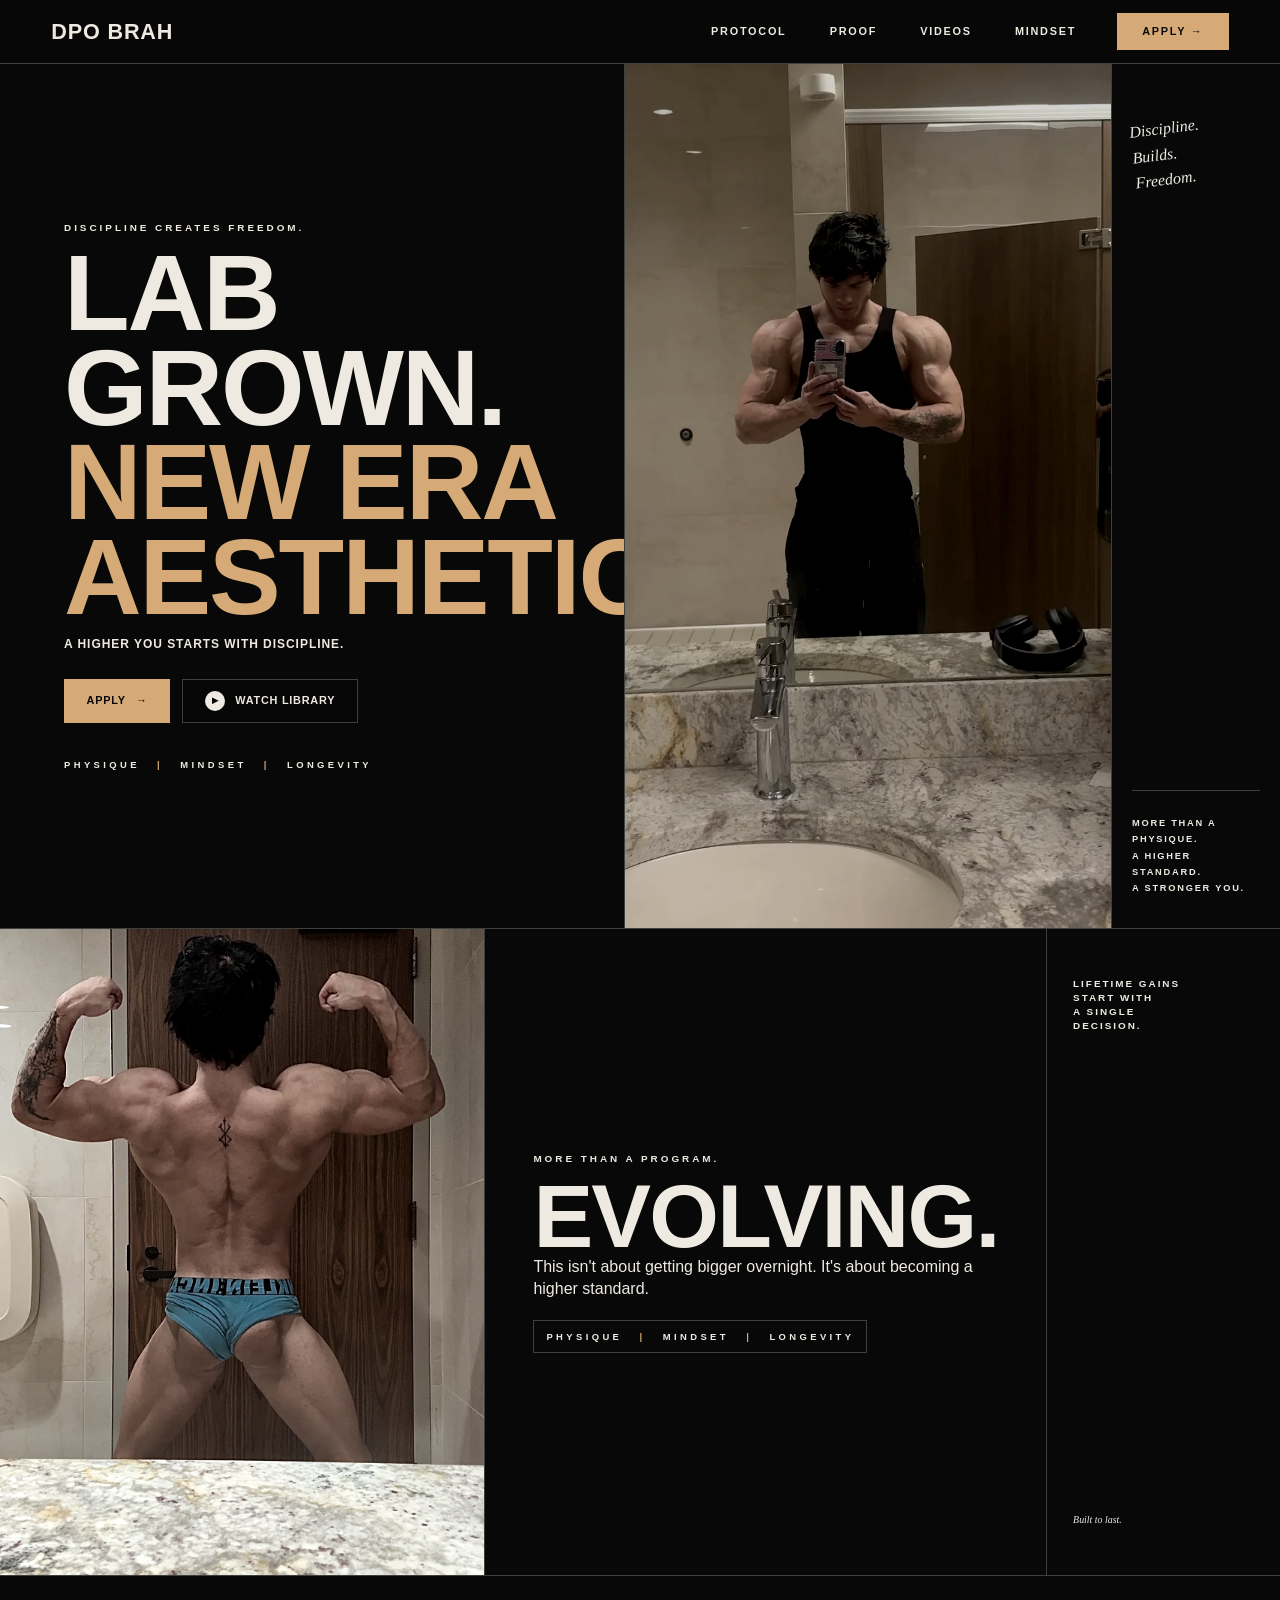
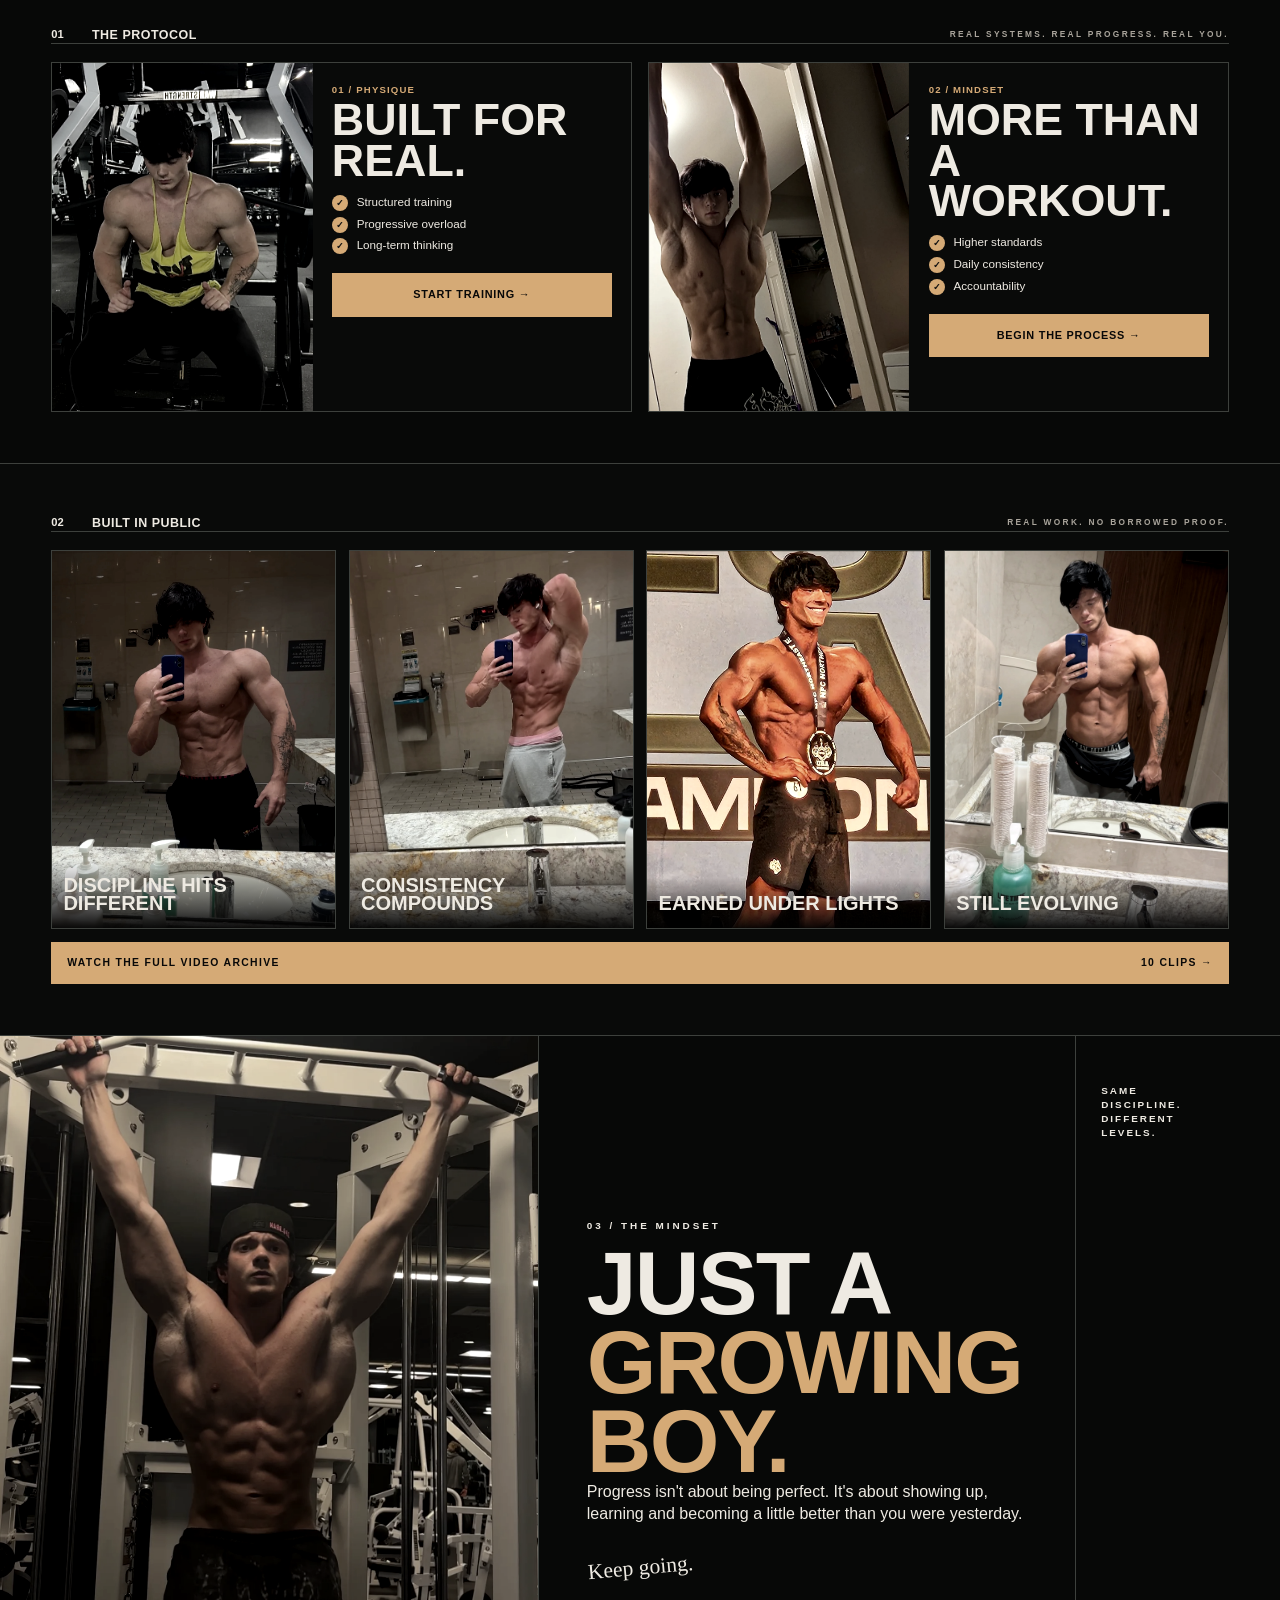
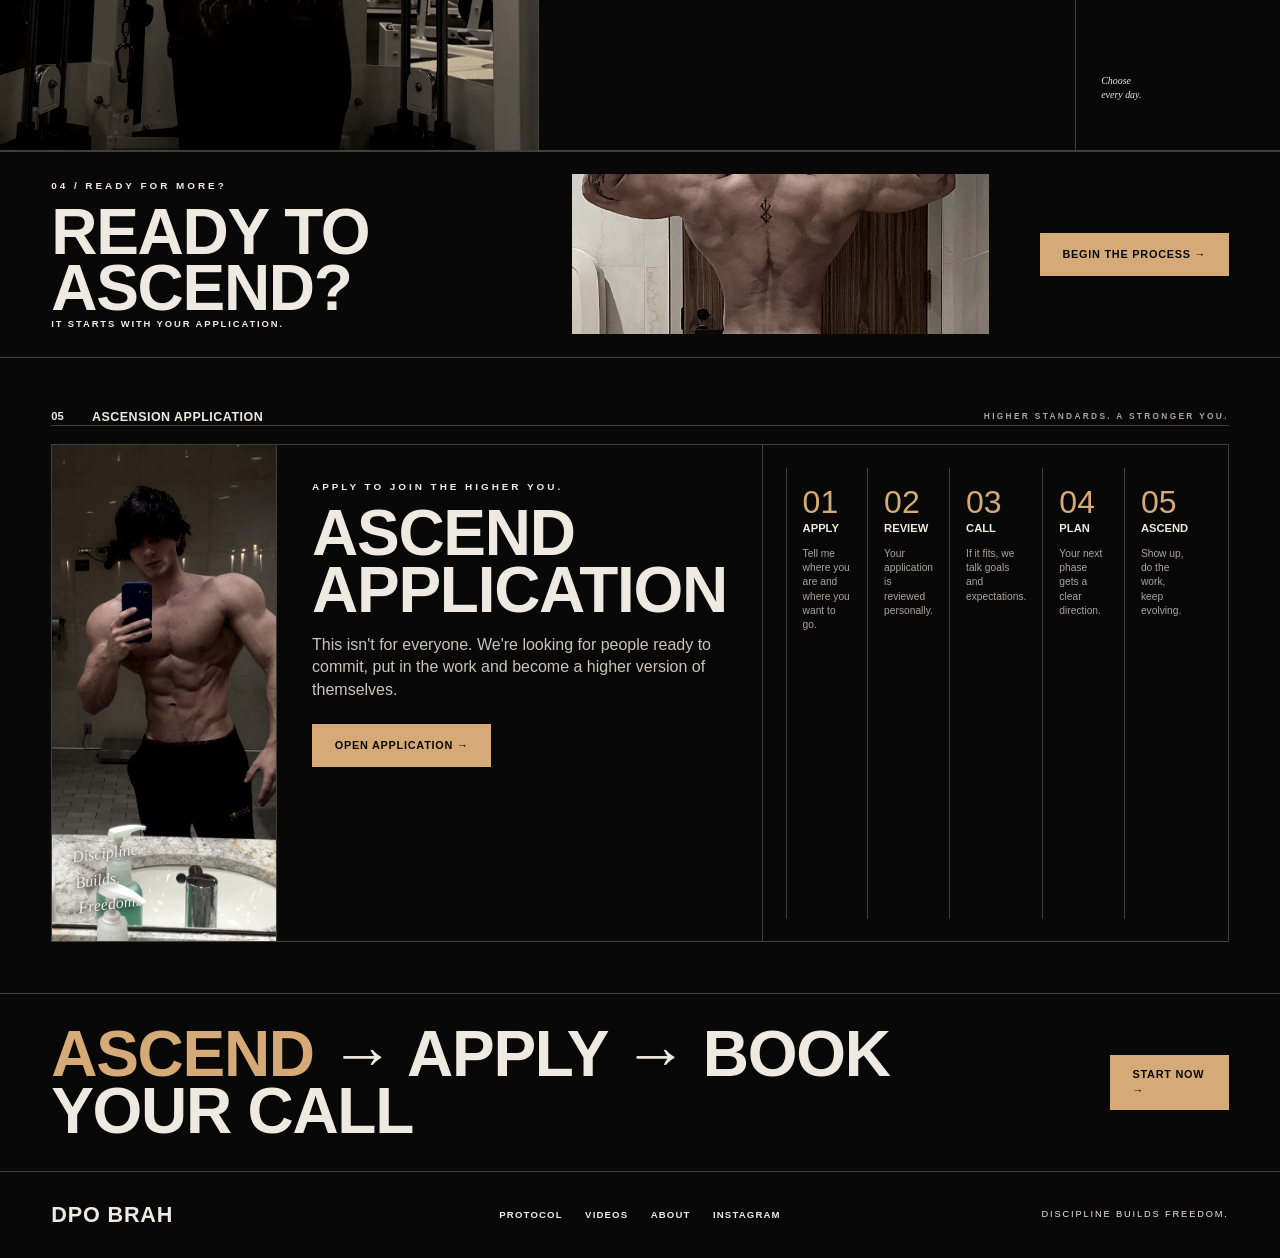
==== index.html @ ea62e76b "Launch DPO Brah website" ====
<!doctype html>
<html lang="en">
  <head>
    <meta charset="utf-8" />
    <meta name="viewport" content="width=device-width, initial-scale=1" />
    <meta name="description" content="DPO Brah — physique, mindset, longevity and coaching." />
    <title>DPO Brah — New Era Aesthetics</title>
    <link rel="icon" href="favicon.svg" type="image/svg+xml" />
    <link rel="stylesheet" href="styles.css" />
    <script src="app.js" defer></script>
  </head>
  <body>
    <a class="skip-link" href="#main">Skip to content</a>
    <header class="site-header" data-header>
      <a class="wordmark" href="index.html" aria-label="DPO Brah home">DPO BRAH</a>
      <button class="menu-toggle" type="button" aria-expanded="false" aria-controls="site-nav" data-menu-toggle>Menu</button>
      <nav class="site-nav" id="site-nav" aria-label="Primary navigation" data-nav>
        <a href="#protocol">Protocol</a><a href="#proof">Proof</a><a href="videos.html">Videos</a><a href="#mindset">Mindset</a>
        <a class="nav-cta" href="#ascend">Apply <span>→</span></a>
      </nav>
    </header>

    <main id="main">
      <section class="hero poster-grid" aria-labelledby="hero-title">
        <div class="hero-copy">
          <p class="kicker">Discipline creates freedom.</p>
          <h1 id="hero-title">Lab grown.<br /><span>New era aesthetics.</span></h1>
          <p class="hero-line">A higher you starts with discipline.</p>
          <div class="hero-actions">
            <a class="button button-primary" href="#ascend">Apply <span>→</span></a>
            <a class="button button-ghost" href="videos.html"><i class="play-dot">▶</i> Watch library</a>
          </div>
          <p class="axis">Physique <b>|</b> Mindset <b>|</b> Longevity</p>
        </div>
        <figure class="hero-media">
          <img src="assets/images/homepage/dpo-hero.webp" alt="DPO taking a gym mirror portrait in a black tank." fetchpriority="high" />
        </figure>
        <aside class="hero-note"><em>Discipline.<br />Builds.<br />Freedom.</em><p>More than a physique.<br />A higher standard.<br />A stronger you.</p></aside>
      </section>

      <section class="manifesto band-grid" aria-label="DPO philosophy">
        <figure><img src="assets/images/homepage/dpo-back.webp" alt="DPO showing back development." loading="lazy" /></figure>
        <div><p class="kicker">More than a program.</p><h2>Evolving.</h2><p>This isn't about getting bigger overnight. It's about becoming a higher standard.</p><p class="axis boxed">Physique <b>|</b> Mindset <b>|</b> Longevity</p></div>
        <aside><strong>Lifetime gains<br />start with<br />a single<br />decision.</strong><em>Built to last.</em></aside>
      </section>

      <section class="section compact" id="protocol" aria-labelledby="protocol-title">
        <div class="section-bar"><b>01</b><h2 id="protocol-title">The protocol</h2><span>Real systems. Real progress. Real you.</span></div>
        <div class="protocol-grid">
          <article class="protocol-card">
            <img src="assets/images/homepage/dpo-training.webp" alt="DPO seated in a gym after training." loading="lazy" />
            <div><p class="card-no">01 / PHYSIQUE</p><h3>Built for real.</h3><ul><li>Structured training</li><li>Progressive overload</li><li>Long-term thinking</li></ul><a class="button button-primary" href="#ascend">Start training →</a></div>
          </article>
          <article class="protocol-card">
            <img src="assets/images/homepage/dpo-mindset.webp" alt="DPO posing with both arms raised." loading="lazy" />
            <div><p class="card-no">02 / MINDSET</p><h3>More than a workout.</h3><ul><li>Higher standards</li><li>Daily consistency</li><li>Accountability</li></ul><a class="button button-primary" href="#ascend">Begin the process →</a></div>
          </article>
        </div>
      </section>

      <section class="section compact proof" id="proof" aria-labelledby="proof-title">
        <div class="section-bar"><b>02</b><h2 id="proof-title">Built in public</h2><span>Real work. No borrowed proof.</span></div>
        <div class="proof-grid">
          <figure><img src="assets/images/homepage/dpo-physique.webp" alt="Close front physique portrait of DPO." loading="lazy" /><figcaption>Discipline hits different</figcaption></figure>
          <figure><img src="assets/images/homepage/dpo-aesthetic.webp" alt="DPO posing with one arm overhead." loading="lazy" /><figcaption>Consistency compounds</figcaption></figure>
          <figure><img src="assets/images/homepage/dpo-competition.webp" alt="DPO on a bodybuilding competition stage." loading="lazy" /><figcaption>Earned under lights</figcaption></figure>
          <figure><img src="assets/images/homepage/dpo-detail.webp" alt="DPO taking a front mirror portrait." loading="lazy" /><figcaption>Still evolving</figcaption></figure>
        </div>
        <a class="archive-strip" href="videos.html"><span>Watch the full video archive</span><b>10 clips →</b></a>
      </section>

      <section class="mindset band-grid" id="mindset" aria-labelledby="mindset-title">
        <figure><img src="assets/images/homepage/dpo-longevity.webp" alt="DPO training in a dark gym." loading="lazy" /></figure>
        <div><p class="kicker">03 / The mindset</p><h2 id="mindset-title">Just a<br /><span>growing boy.</span></h2><p>Progress isn't about being perfect. It's about showing up, learning and becoming a little better than you were yesterday.</p><em class="signature">Keep going.</em></div>
        <aside><strong>Same<br />discipline.<br />Different<br />levels.</strong><em>Choose<br />every day.</em></aside>
      </section>

      <section class="ready-band">
        <div><p class="kicker">04 / Ready for more?</p><h2>Ready to ascend?</h2><p>It starts with your application.</p></div>
        <img src="assets/images/homepage/dpo-back.webp" alt="" loading="lazy" />
        <a class="button button-primary" href="#ascend">Begin the process →</a>
      </section>

      <section class="section application" id="ascend" aria-labelledby="ascend-title">
        <div class="section-bar"><b>05</b><h2 id="ascend-title">Ascension application</h2><span>Higher standards. A stronger you.</span></div>
        <div class="application-grid">
          <figure><img src="assets/images/homepage/dpo-physique.webp" alt="DPO physique portrait." loading="lazy" /><em>Discipline.<br />Builds.<br />Freedom.</em></figure>
          <div class="application-copy"><p class="kicker">Apply to join the higher you.</p><h3>Ascend<br />application</h3><p>This isn't for everyone. We're looking for people ready to commit, put in the work and become a higher version of themselves.</p><a class="button button-primary" href="https://docs.google.com/forms/d/e/1FAIpQLSfM4fmtuX6nGVfdP3j2sfCC31elOjT7FdeB5PWs0TgIb5vuxw/viewform" target="_blank" rel="noreferrer">Open application →</a></div>
          <ol class="process"><li><b>01</b><span>Apply</span><small>Tell me where you are and where you want to go.</small></li><li><b>02</b><span>Review</span><small>Your application is reviewed personally.</small></li><li><b>03</b><span>Call</span><small>If it fits, we talk goals and expectations.</small></li><li><b>04</b><span>Plan</span><small>Your next phase gets a clear direction.</small></li><li><b>05</b><span>Ascend</span><small>Show up, do the work, keep evolving.</small></li></ol>
        </div>
      </section>

      <section class="final-cta"><h2><span>Ascend</span> → Apply → Book your call</h2><a class="button button-primary" href="https://docs.google.com/forms/d/e/1FAIpQLSfM4fmtuX6nGVfdP3j2sfCC31elOjT7FdeB5PWs0TgIb5vuxw/viewform" target="_blank" rel="noreferrer">Start now →</a></section>
    </main>

    <footer class="site-footer"><a class="wordmark" href="index.html">DPO BRAH</a><nav><a href="#protocol">Protocol</a><a href="videos.html">Videos</a><a href="#mindset">About</a><a href="https://www.instagram.com/dpo_brah/" target="_blank" rel="noreferrer">Instagram</a></nav><p>Discipline builds freedom.</p></footer>
  </body>
</html>
---- styles.css ----
:root{--ink:#070807;--panel:#0d0f0e;--paper:#eeeae2;--muted:#aaa59c;--bronze:#d5aa76;--line:#3d403c;--display:Impact,Haettenschweiler,"Arial Narrow Bold",sans-serif;--sans:"Arial Narrow",Arial,sans-serif;--hand:"Segoe Print","Bradley Hand",cursive}
*{box-sizing:border-box}html{scroll-behavior:smooth;background:var(--ink)}body{margin:0;color:var(--paper);background:var(--ink);font:16px/1.4 var(--sans)}img{display:block;width:100%}figure,p,h1,h2,h3{margin:0}a{color:inherit;text-decoration:none}button{font:inherit}:focus-visible{outline:2px solid var(--bronze);outline-offset:3px}.skip-link{position:fixed;top:-5rem;left:1rem;z-index:100;padding:.7rem 1rem;color:#000;background:var(--paper)}.skip-link:focus{top:1rem}
body:before{content:"";position:fixed;inset:0;z-index:-1;pointer-events:none;opacity:.12;background-image:repeating-linear-gradient(90deg,transparent 0,transparent 119px,rgba(255,255,255,.045) 120px),radial-gradient(circle at 30% 10%,#343125 0,transparent 35%)}
.site-header{position:sticky;top:0;z-index:40;display:flex;align-items:center;min-height:4rem;padding:.6rem clamp(1rem,4vw,3.4rem);border-bottom:1px solid var(--line);background:rgba(7,8,7,.96)}.wordmark{font:900 1.35rem/1 var(--sans);letter-spacing:.04em}.site-nav{display:flex;align-items:center;gap:clamp(1rem,3vw,2.8rem);margin-left:auto;text-transform:uppercase;font-size:.68rem;font-weight:900;letter-spacing:.16em}.site-nav a{padding:.7rem .15rem}.site-nav a:hover{color:var(--bronze)}.site-nav .nav-cta{min-width:7rem;padding:.7rem 1rem;color:#0a0a08;background:var(--bronze);text-align:center}.site-nav .nav-cta:hover{color:#0a0a08;background:var(--paper)}.menu-toggle{display:none;margin-left:auto;color:var(--paper);border:0;background:transparent;text-transform:uppercase;font-size:.7rem;font-weight:900;letter-spacing:.15em}
.poster-grid{display:grid;grid-template-columns:minmax(0,1.15fr) minmax(20rem,.9fr) 10.5rem;min-height:39rem;border-bottom:1px solid var(--line)}.hero-copy{display:flex;flex-direction:column;justify-content:center;padding:clamp(2rem,5vw,4.5rem)}.kicker{margin-bottom:.7rem;text-transform:uppercase;font-size:.62rem;font-weight:900;letter-spacing:.3em}.hero h1,.band-grid h2,.section-bar h2,.ready-band h2,.application h3,.final-cta h2,.archive-hero h1,.archive-toolbar h2,.dialog-meta h2{font-family:var(--display);font-weight:900;text-transform:uppercase;letter-spacing:-.02em;line-height:.88}.hero h1{font-size:clamp(4.7rem,8.4vw,9rem)}.hero h1 span,.mindset h2 span,.final-cta h2 span,.archive-hero h1 span{color:var(--bronze)}.hero-line{margin-top:.75rem;text-transform:uppercase;font-size:.75rem;font-weight:900;letter-spacing:.08em}.hero-actions{display:flex;gap:.75rem;margin-top:1.6rem}.button{display:inline-flex;align-items:center;justify-content:center;gap:.65rem;min-height:2.7rem;padding:.7rem 1.35rem;border:1px solid var(--line);text-transform:uppercase;font-size:.68rem;font-weight:900;letter-spacing:.07em;transition:.18s ease}.button:hover{transform:translateY(-2px)}.button-primary{color:#080808;border-color:var(--bronze);background:var(--bronze)}.button-ghost{background:rgba(0,0,0,.25)}.play-dot{display:grid;width:1.25rem;height:1.25rem;place-items:center;color:#000;border-radius:50%;background:var(--paper);font-size:.5rem;font-style:normal}.axis{margin-top:2.2rem;text-transform:uppercase;font-size:.59rem;font-weight:900;letter-spacing:.36em}.axis b{margin:0 .7rem;color:var(--bronze)}.hero-media{min-width:0;overflow:hidden;border-inline:1px solid var(--line)}.hero-media img{height:100%;object-fit:cover;object-position:52% 32%;filter:saturate(.72) contrast(1.13) brightness(.82)}.hero-note{display:flex;flex-direction:column;justify-content:space-between;padding:3rem 1.25rem 2rem}.hero-note em,.application figure em{font-family:var(--hand);font-size:1rem;line-height:1.6;transform:rotate(-7deg)}.hero-note p{padding-top:1.5rem;border-top:1px solid var(--line);text-transform:uppercase;font-size:.58rem;font-weight:900;letter-spacing:.19em;line-height:1.75}
.band-grid{display:grid;grid-template-columns:1fr 1.1fr .48fr;min-height:21rem;border-bottom:1px solid var(--line)}.band-grid>figure{overflow:hidden}.band-grid>figure img{height:100%;object-fit:cover;filter:saturate(.55) contrast(1.12)}.band-grid>div{display:flex;flex-direction:column;justify-content:center;padding:2.2rem 3rem;border-inline:1px solid var(--line)}.band-grid h2{font-size:clamp(3.7rem,7vw,7rem)}.band-grid>div>p:not(.kicker):not(.axis){max-width:31rem}.band-grid .boxed{align-self:flex-start;margin-top:1.2rem;padding:.55rem .75rem;border:1px solid var(--line)}.band-grid>aside{display:flex;flex-direction:column;justify-content:space-between;padding:3rem 1.6rem;text-transform:uppercase;font-size:.62rem;letter-spacing:.2em}.band-grid>aside em{font-family:var(--hand);text-transform:none;letter-spacing:0}
.section{padding:3.2rem clamp(1rem,4vw,3.4rem)}.compact{border-bottom:1px solid var(--line)}.section-bar{display:grid;grid-template-columns:2rem auto 1fr;align-items:center;gap:.55rem;margin-bottom:1.15rem;border-bottom:1px solid var(--line)}.section-bar>b{font-size:.7rem}.section-bar h2{font:900 .78rem/1 var(--sans);letter-spacing:.04em}.section-bar span{justify-self:end;text-transform:uppercase;color:var(--muted);font-size:.52rem;font-weight:900;letter-spacing:.28em}.protocol-grid{display:grid;grid-template-columns:1fr 1fr;gap:1rem}.protocol-card{display:grid;grid-template-columns:.9fr 1.1fr;min-height:18rem;border:1px solid var(--line);background:rgba(10,11,10,.78)}.protocol-card>img{height:100%;object-fit:cover;filter:saturate(.6) contrast(1.1)}.protocol-card>div{padding:1.2rem}.card-no{color:var(--bronze);font-size:.6rem;font-weight:900;letter-spacing:.12em}.protocol-card h3{margin:.2rem 0 .7rem;font:900 clamp(2rem,3.5vw,3.5rem)/.9 var(--display);text-transform:uppercase}.protocol-card ul{margin:.5rem 0 1.1rem;padding:0;list-style:none;font-size:.73rem;line-height:1.85}.protocol-card li:before{content:"✓";display:inline-grid;width:1rem;height:1rem;margin-right:.55rem;place-items:center;color:#111;border-radius:50%;background:var(--bronze);font-size:.58rem;font-weight:900}.protocol-card .button{width:100%}
.proof{background:#090a09}.proof-grid{display:grid;grid-template-columns:repeat(4,1fr);gap:.8rem}.proof-grid figure{position:relative;min-height:19rem;overflow:hidden;border:1px solid var(--line)}.proof-grid img{height:100%;object-fit:cover;filter:saturate(.64) contrast(1.15);transition:.3s ease}.proof-grid figure:hover img{transform:scale(1.025);filter:saturate(.9)}.proof-grid figcaption{position:absolute;inset:auto 0 0;padding:1rem .7rem;background:linear-gradient(transparent,rgba(0,0,0,.95));font:900 1.25rem/.9 var(--display);text-transform:uppercase}.archive-strip{display:flex;justify-content:space-between;margin-top:.8rem;padding:.85rem 1rem;color:#080808;background:var(--bronze);text-transform:uppercase;font-size:.65rem;font-weight:900;letter-spacing:.13em}
.mindset{grid-template-columns:1fr 1fr .38fr;min-height:26rem}.mindset figure img{object-position:center 25%}.mindset .signature{margin-top:1rem;font:1.35rem var(--hand);transform:rotate(-5deg)}.ready-band{display:grid;grid-template-columns:1.1fr .8fr auto;align-items:center;min-height:10rem;border-block:1px solid var(--line);overflow:hidden}.ready-band>div{padding:1.7rem clamp(1rem,4vw,3.4rem)}.ready-band h2{font-size:clamp(2.8rem,5vw,5.4rem)}.ready-band>div>p:last-child{text-transform:uppercase;font-size:.59rem;font-weight:900;letter-spacing:.2em}.ready-band img{height:10rem;object-fit:cover;object-position:center 35%;filter:saturate(.45) contrast(1.15)}.ready-band>.button{margin:0 clamp(1rem,4vw,3.4rem)}
.application-grid{display:grid;grid-template-columns:.65fr .75fr 1.35fr;border:1px solid var(--line)}.application-grid>figure{position:relative;min-height:31rem;overflow:hidden}.application-grid>figure img{height:100%;object-fit:cover;filter:saturate(.55) contrast(1.15)}.application-grid>figure em{position:absolute;left:1.4rem;bottom:1.5rem;text-shadow:0 2px 6px #000}.application-copy{padding:2.2rem;border-inline:1px solid var(--line)}.application-copy h3{font-size:clamp(3.2rem,5vw,6rem)}.application-copy>p:not(.kicker){margin:1rem 0 1.4rem;color:#cac4b9}.process{display:grid;grid-template-columns:repeat(5,1fr);margin:0;padding:1.4rem;list-style:none}.process li{padding:1rem;border-left:1px solid var(--line)}.process b,.process span,.process small{display:block}.process b{color:var(--bronze);font:2rem var(--display)}.process span{text-transform:uppercase;font-weight:900;font-size:.7rem}.process small{margin-top:.65rem;color:var(--muted);font-size:.64rem}.final-cta{display:flex;align-items:center;justify-content:space-between;gap:2rem;padding:2rem clamp(1rem,4vw,3.4rem);border-block:1px solid var(--line)}.final-cta h2{font-size:clamp(2.5rem,5vw,5.8rem)}
.site-footer{display:grid;grid-template-columns:1fr auto 1fr;align-items:center;gap:2rem;padding:2rem clamp(1rem,4vw,3.4rem)}.site-footer nav{display:flex;gap:1.4rem;text-transform:uppercase;font-size:.6rem;font-weight:900;letter-spacing:.12em}.site-footer p{justify-self:end;text-transform:uppercase;font-size:.58rem;letter-spacing:.2em}
.archive-hero{display:grid;grid-template-columns:1fr 16rem;min-height:23rem;padding:4rem clamp(1rem,4vw,3.4rem) 2rem;border-bottom:1px solid var(--line);background:radial-gradient(circle at 82% 25%,rgba(213,170,118,.2),transparent 25%)}.archive-hero>div{align-self:end}.archive-hero h1{font-size:clamp(5rem,11vw,11rem)}.archive-hero aside{display:flex;align-items:end;padding:1rem;border-left:1px solid var(--line);font:1rem/1.7 var(--hand);transform:rotate(-3deg)}.archive{padding-top:2rem}.archive-toolbar{display:flex;align-items:end;justify-content:space-between;gap:2rem;margin-bottom:1rem}.archive-toolbar h2{font-size:clamp(3rem,6vw,6rem)}.filters{display:flex;flex-wrap:wrap;gap:.4rem}.filter{padding:.55rem .75rem;color:var(--muted);border:1px solid var(--line);background:transparent;text-transform:uppercase;font-size:.59rem;font-weight:900;letter-spacing:.12em;cursor:pointer}.filter:hover,.filter.is-active{color:#080808;border-color:var(--bronze);background:var(--bronze)}.video-grid{display:grid;grid-template-columns:repeat(5,1fr);gap:.7rem}.video-card{position:relative;min-height:27rem;padding:0;overflow:hidden;color:var(--paper);border:1px solid var(--line);background:var(--panel);text-align:left;cursor:pointer}.video-card[hidden]{display:none}.video-card>img{height:100%;object-fit:cover;filter:saturate(.68) contrast(1.1);transition:.3s ease}.video-card:hover>img{transform:scale(1.03);filter:saturate(.95)}.video-overlay{position:absolute;inset:0;display:flex;flex-direction:column;justify-content:flex-end;padding:.8rem;background:linear-gradient(transparent 45%,rgba(0,0,0,.94))}.video-overlay strong{font:900 1.55rem/.9 var(--display);text-transform:uppercase}.video-overlay small{margin-top:.45rem;color:var(--bronze);text-transform:uppercase;font-size:.52rem;font-weight:900;letter-spacing:.14em}.play-mark{align-self:flex-start;margin-bottom:auto;padding:.35rem .5rem;color:#000;background:var(--bronze);text-transform:uppercase;font-size:.52rem;font-weight:900}.video-dialog{width:min(94vw,70rem);max-height:94vh;padding:0;color:var(--paper);border:1px solid var(--line);background:#080808}.video-dialog::backdrop{background:rgba(0,0,0,.88)}.dialog-shell{position:relative}.dialog-close{position:absolute;z-index:2;top:.8rem;right:.8rem;padding:.5rem .7rem;color:var(--paper);border:1px solid var(--line);background:#080808;text-transform:uppercase;font-size:.6rem;font-weight:900;cursor:pointer}.dialog-player{min-height:24rem;display:grid;place-items:center;background:#020202}.dialog-player video{display:block;width:100%;max-height:70vh}.dialog-meta{display:flex;align-items:end;justify-content:space-between;gap:1rem;padding:1rem;border-top:1px solid var(--line)}.dialog-meta h2{font-size:clamp(2.5rem,5vw,5rem)}.text-link{color:var(--bronze);text-transform:uppercase;font-size:.62rem;font-weight:900;letter-spacing:.1em}
@media(max-width:1100px){.poster-grid{grid-template-columns:1fr 1fr}.hero-note{display:none}.protocol-card{grid-template-columns:1fr}.protocol-card>img{height:17rem}.video-grid{grid-template-columns:repeat(3,1fr)}.application-grid{grid-template-columns:.7fr 1fr}.process{grid-column:1/-1;border-top:1px solid var(--line)}}
@media(max-width:760px){.site-header{position:sticky}.menu-toggle{display:block}.site-nav{position:absolute;top:100%;left:0;right:0;display:none;flex-direction:column;align-items:stretch;gap:0;padding:.7rem 1rem 1rem;background:#080808;border-bottom:1px solid var(--line)}.site-nav.is-open{display:flex}.site-nav a{text-align:center}.poster-grid{display:block;min-height:0}.hero-copy{min-height:34rem;padding:3rem 1rem}.hero h1{font-size:clamp(4.2rem,20vw,7rem)}.hero-media{height:31rem;border:0;border-top:1px solid var(--line)}.band-grid,.mindset{grid-template-columns:1fr}.band-grid>figure{height:24rem}.band-grid>div{padding:2.3rem 1rem;border:0;border-block:1px solid var(--line)}.band-grid>aside{min-height:12rem}.section{padding:2.5rem 1rem}.section-bar{grid-template-columns:2rem 1fr}.section-bar span{display:none}.protocol-grid,.proof-grid{grid-template-columns:1fr 1fr}.protocol-card>img{height:14rem}.ready-band{grid-template-columns:1fr}.ready-band img{display:none}.ready-band>.button{margin:0 1rem 1.5rem}.application-grid{grid-template-columns:1fr}.application-grid>figure{min-height:25rem}.application-copy{border:0;border-top:1px solid var(--line)}.process{grid-template-columns:1fr;padding:.8rem}.process li{display:grid;grid-template-columns:3rem 1fr;align-items:center;border-left:0;border-top:1px solid var(--line)}.process small{grid-column:2}.final-cta{align-items:flex-start;flex-direction:column}.site-footer{grid-template-columns:1fr}.site-footer nav{flex-wrap:wrap}.site-footer p{justify-self:start}.archive-hero{grid-template-columns:1fr;padding-top:3rem}.archive-hero aside{display:none}.video-grid{grid-template-columns:repeat(2,1fr)}.video-card{min-height:26rem}.archive-toolbar{align-items:flex-start;flex-direction:column}}
@media(max-width:480px){.protocol-grid,.proof-grid,.video-grid{grid-template-columns:1fr}.hero-actions{align-items:stretch;flex-direction:column}.axis{line-height:2}.proof-grid figure,.video-card{min-height:31rem}.archive-strip{gap:1rem}.application-copy{padding:1.4rem}.dialog-meta{align-items:flex-start;flex-direction:column}}
@media(prefers-reduced-motion:reduce){html{scroll-behavior:auto}*,*:before,*:after{transition-duration:.01ms!important}}
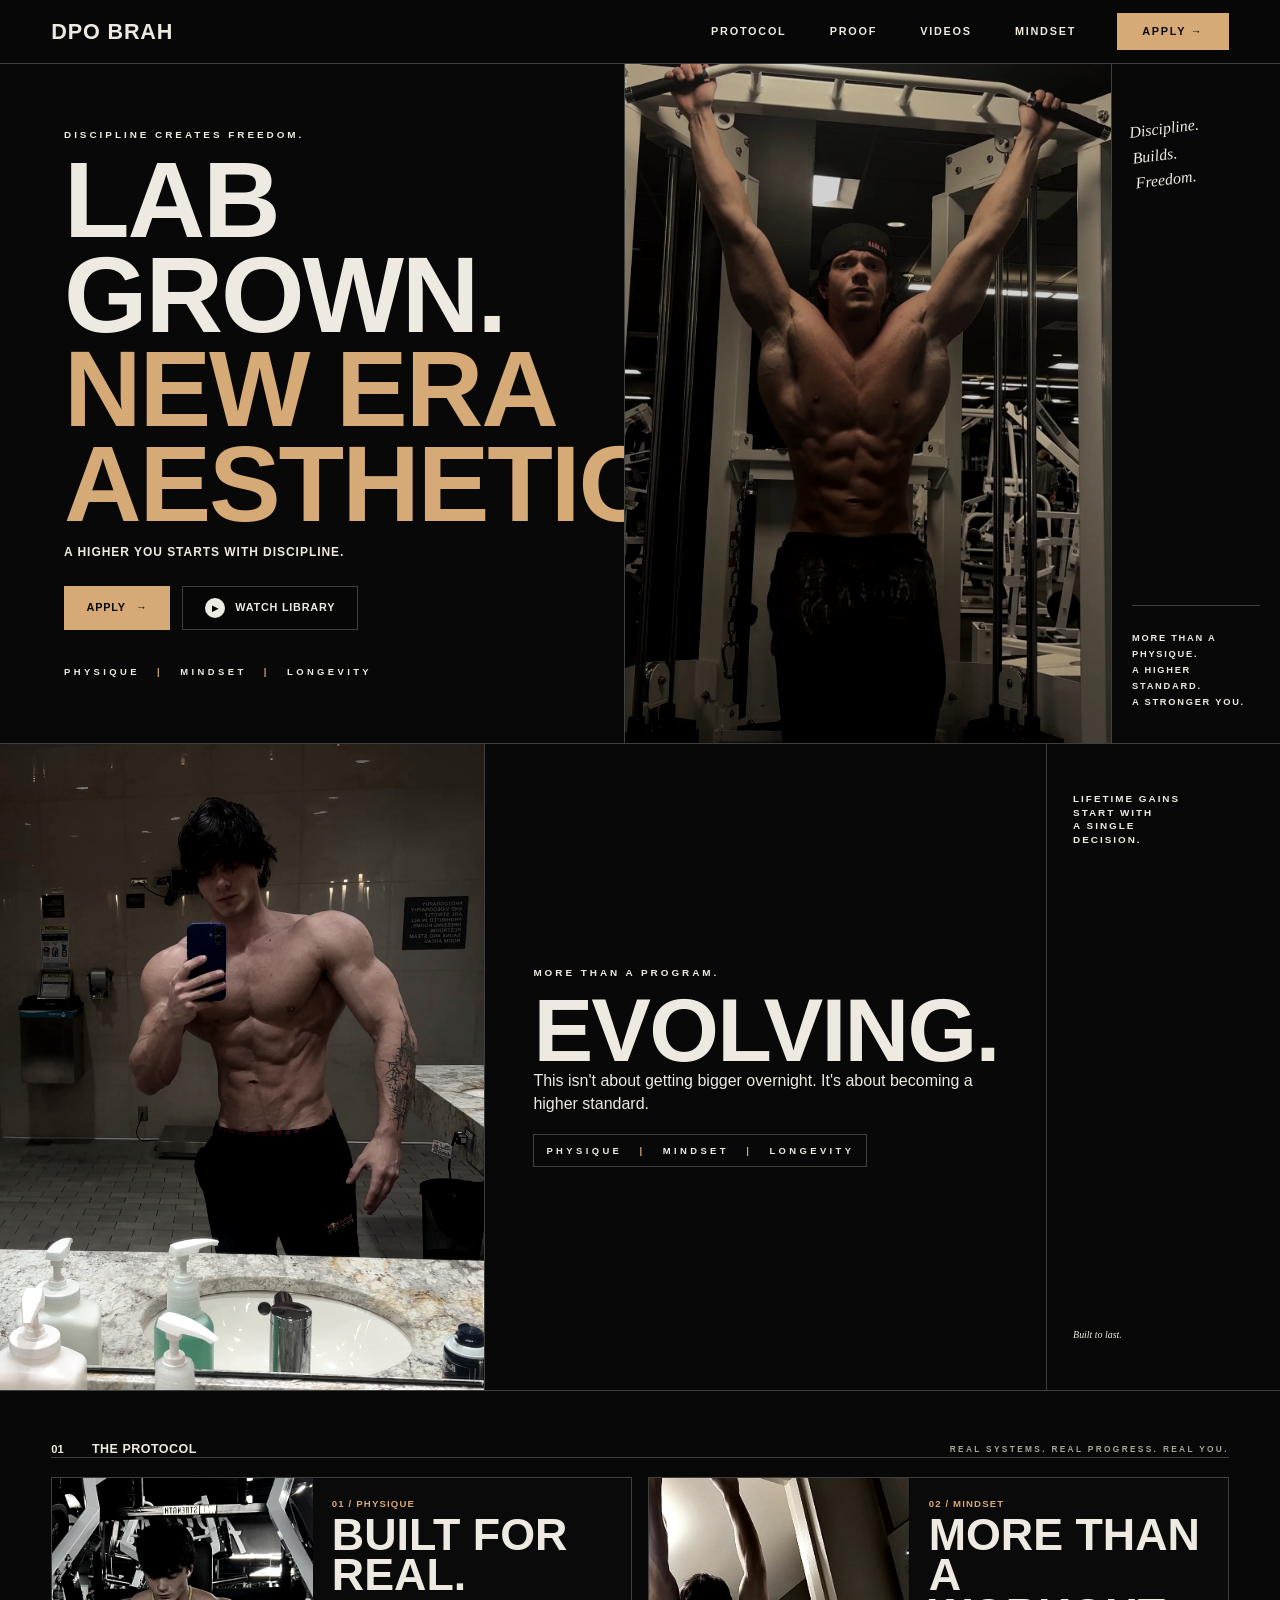
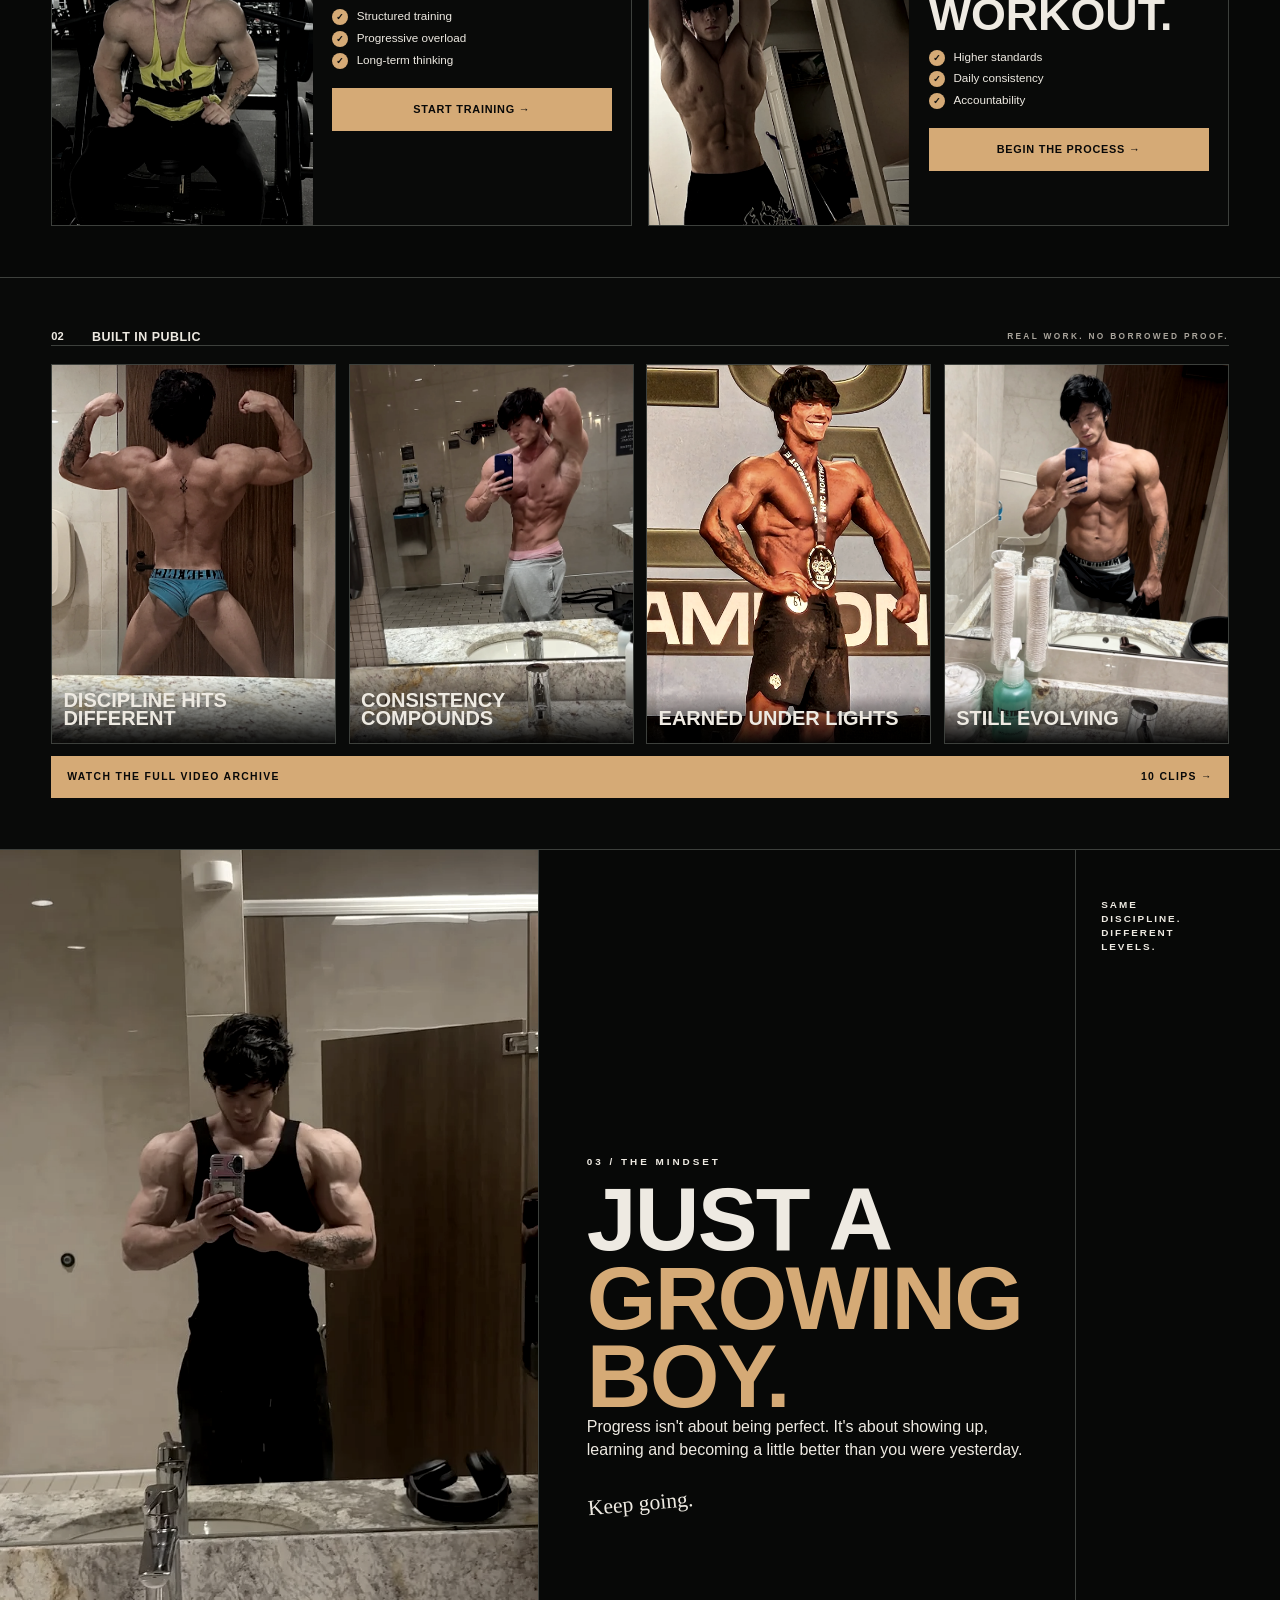
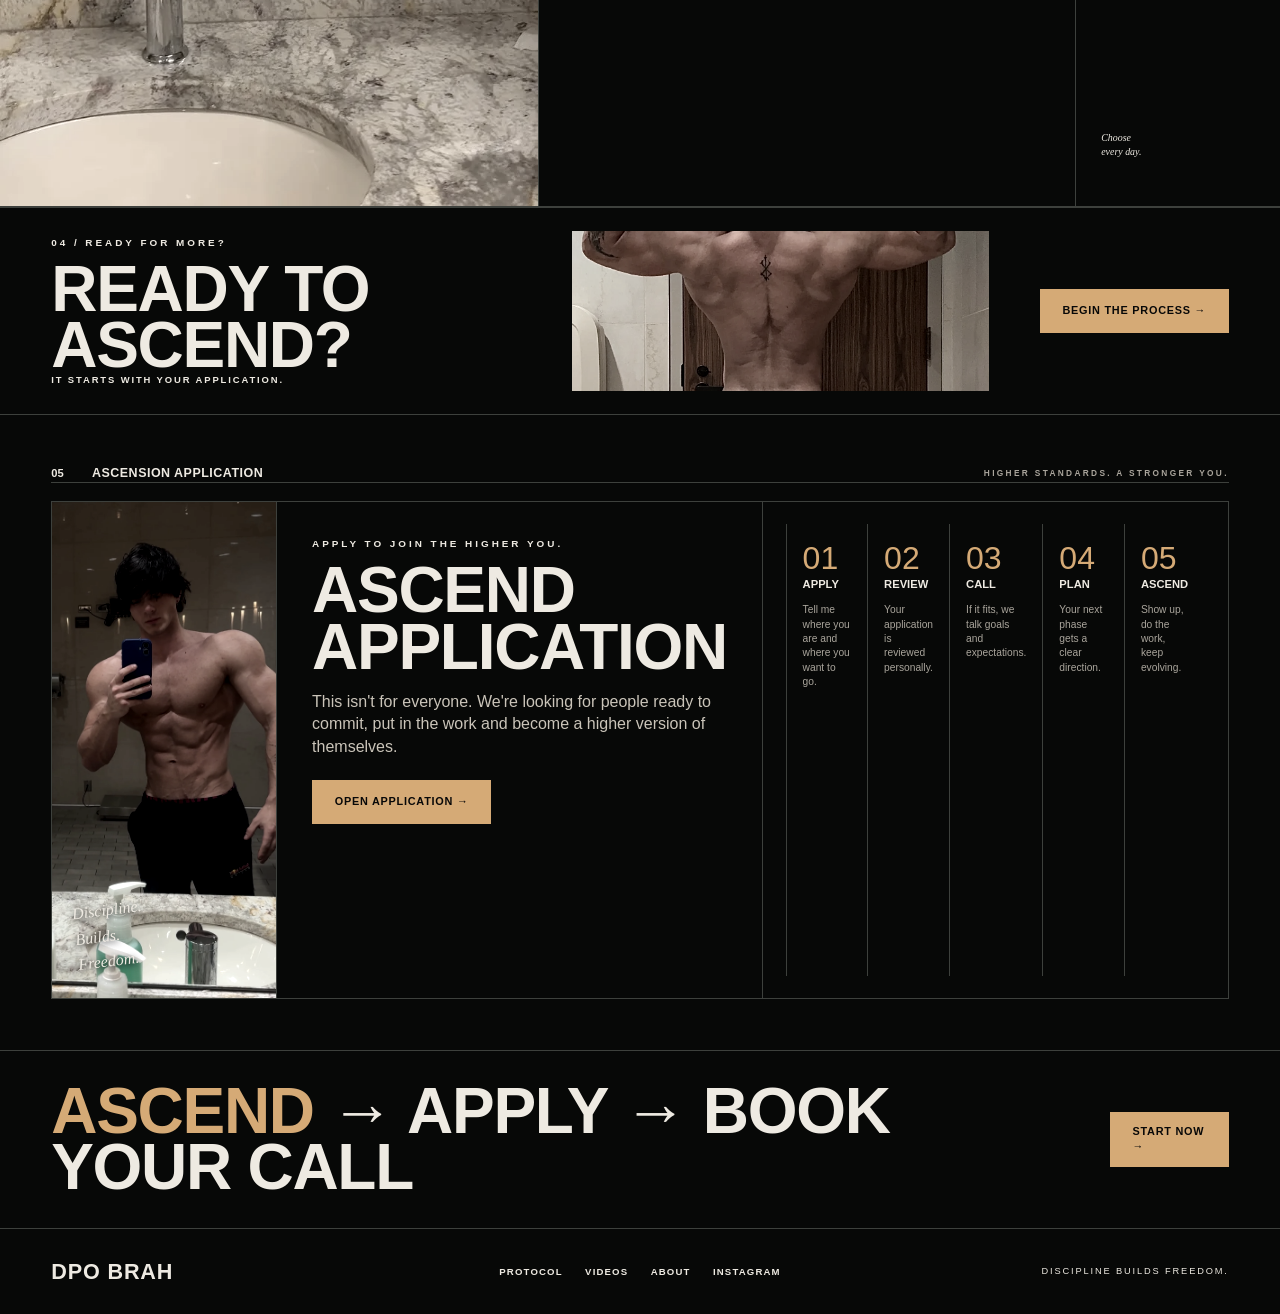
==== commit a5716382: "Swap homepage image placements" ====
--- a/index.html
+++ b/index.html
@@ -16,7 +16,7 @@
       <button class="menu-toggle" type="button" aria-expanded="false" aria-controls="site-nav" data-menu-toggle>Menu</button>
       <nav class="site-nav" id="site-nav" aria-label="Primary navigation" data-nav>
         <a href="#protocol">Protocol</a><a href="#proof">Proof</a><a href="videos.html">Videos</a><a href="#mindset">Mindset</a>
-        <a class="nav-cta" href="#ascend">Apply <span>→</span></a>
+        <a class="nav-cta" href="/apply">Apply <span>→</span></a>
       </nav>
     </header>
 
@@ -27,19 +27,19 @@
           <h1 id="hero-title">Lab grown.<br /><span>New era aesthetics.</span></h1>
           <p class="hero-line">A higher you starts with discipline.</p>
           <div class="hero-actions">
-            <a class="button button-primary" href="#ascend">Apply <span>→</span></a>
+            <a class="button button-primary" href="/apply">Apply <span>→</span></a>
             <a class="button button-ghost" href="videos.html"><i class="play-dot">▶</i> Watch library</a>
           </div>
           <p class="axis">Physique <b>|</b> Mindset <b>|</b> Longevity</p>
         </div>
         <figure class="hero-media">
-          <img src="assets/images/homepage/dpo-hero.webp" alt="DPO taking a gym mirror portrait in a black tank." fetchpriority="high" />
+          <img src="assets/images/homepage/dpo-longevity.webp" alt="DPO training shirtless on a gym cable machine." fetchpriority="high" />
         </figure>
         <aside class="hero-note"><em>Discipline.<br />Builds.<br />Freedom.</em><p>More than a physique.<br />A higher standard.<br />A stronger you.</p></aside>
       </section>
 
       <section class="manifesto band-grid" aria-label="DPO philosophy">
-        <figure><img src="assets/images/homepage/dpo-back.webp" alt="DPO showing back development." loading="lazy" /></figure>
+        <figure><img src="assets/images/homepage/dpo-physique.webp" alt="DPO taking a shirtless mirror portrait." loading="lazy" /></figure>
         <div><p class="kicker">More than a program.</p><h2>Evolving.</h2><p>This isn't about getting bigger overnight. It's about becoming a higher standard.</p><p class="axis boxed">Physique <b>|</b> Mindset <b>|</b> Longevity</p></div>
         <aside><strong>Lifetime gains<br />start with<br />a single<br />decision.</strong><em>Built to last.</em></aside>
       </section>
@@ -49,11 +49,11 @@
         <div class="protocol-grid">
           <article class="protocol-card">
             <img src="assets/images/homepage/dpo-training.webp" alt="DPO seated in a gym after training." loading="lazy" />
-            <div><p class="card-no">01 / PHYSIQUE</p><h3>Built for real.</h3><ul><li>Structured training</li><li>Progressive overload</li><li>Long-term thinking</li></ul><a class="button button-primary" href="#ascend">Start training →</a></div>
+            <div><p class="card-no">01 / PHYSIQUE</p><h3>Built for real.</h3><ul><li>Structured training</li><li>Progressive overload</li><li>Long-term thinking</li></ul><a class="button button-primary" href="/apply">Start training →</a></div>
           </article>
           <article class="protocol-card">
             <img src="assets/images/homepage/dpo-mindset.webp" alt="DPO posing with both arms raised." loading="lazy" />
-            <div><p class="card-no">02 / MINDSET</p><h3>More than a workout.</h3><ul><li>Higher standards</li><li>Daily consistency</li><li>Accountability</li></ul><a class="button button-primary" href="#ascend">Begin the process →</a></div>
+            <div><p class="card-no">02 / MINDSET</p><h3>More than a workout.</h3><ul><li>Higher standards</li><li>Daily consistency</li><li>Accountability</li></ul><a class="button button-primary" href="/apply">Begin the process →</a></div>
           </article>
         </div>
       </section>
@@ -61,7 +61,7 @@
       <section class="section compact proof" id="proof" aria-labelledby="proof-title">
         <div class="section-bar"><b>02</b><h2 id="proof-title">Built in public</h2><span>Real work. No borrowed proof.</span></div>
         <div class="proof-grid">
-          <figure><img src="assets/images/homepage/dpo-physique.webp" alt="Close front physique portrait of DPO." loading="lazy" /><figcaption>Discipline hits different</figcaption></figure>
+          <figure><img src="assets/images/homepage/dpo-back.webp" alt="DPO showing back development." loading="lazy" /><figcaption>Discipline hits different</figcaption></figure>
           <figure><img src="assets/images/homepage/dpo-aesthetic.webp" alt="DPO posing with one arm overhead." loading="lazy" /><figcaption>Consistency compounds</figcaption></figure>
           <figure><img src="assets/images/homepage/dpo-competition.webp" alt="DPO on a bodybuilding competition stage." loading="lazy" /><figcaption>Earned under lights</figcaption></figure>
           <figure><img src="assets/images/homepage/dpo-detail.webp" alt="DPO taking a front mirror portrait." loading="lazy" /><figcaption>Still evolving</figcaption></figure>
@@ -70,7 +70,7 @@
       </section>
 
       <section class="mindset band-grid" id="mindset" aria-labelledby="mindset-title">
-        <figure><img src="assets/images/homepage/dpo-longevity.webp" alt="DPO training in a dark gym." loading="lazy" /></figure>
+        <figure><img src="assets/images/homepage/dpo-hero.webp" alt="DPO taking a mirror portrait in a black tank." loading="lazy" /></figure>
         <div><p class="kicker">03 / The mindset</p><h2 id="mindset-title">Just a<br /><span>growing boy.</span></h2><p>Progress isn't about being perfect. It's about showing up, learning and becoming a little better than you were yesterday.</p><em class="signature">Keep going.</em></div>
         <aside><strong>Same<br />discipline.<br />Different<br />levels.</strong><em>Choose<br />every day.</em></aside>
       </section>
@@ -78,19 +78,19 @@
       <section class="ready-band">
         <div><p class="kicker">04 / Ready for more?</p><h2>Ready to ascend?</h2><p>It starts with your application.</p></div>
         <img src="assets/images/homepage/dpo-back.webp" alt="" loading="lazy" />
-        <a class="button button-primary" href="#ascend">Begin the process →</a>
+        <a class="button button-primary" href="/apply">Begin the process →</a>
       </section>
 
       <section class="section application" id="ascend" aria-labelledby="ascend-title">
         <div class="section-bar"><b>05</b><h2 id="ascend-title">Ascension application</h2><span>Higher standards. A stronger you.</span></div>
         <div class="application-grid">
           <figure><img src="assets/images/homepage/dpo-physique.webp" alt="DPO physique portrait." loading="lazy" /><em>Discipline.<br />Builds.<br />Freedom.</em></figure>
-          <div class="application-copy"><p class="kicker">Apply to join the higher you.</p><h3>Ascend<br />application</h3><p>This isn't for everyone. We're looking for people ready to commit, put in the work and become a higher version of themselves.</p><a class="button button-primary" href="https://docs.google.com/forms/d/e/1FAIpQLSfM4fmtuX6nGVfdP3j2sfCC31elOjT7FdeB5PWs0TgIb5vuxw/viewform" target="_blank" rel="noreferrer">Open application →</a></div>
+          <div class="application-copy"><p class="kicker">Apply to join the higher you.</p><h3>Ascend<br />application</h3><p>This isn't for everyone. We're looking for people ready to commit, put in the work and become a higher version of themselves.</p><a class="button button-primary" href="/apply">Open application →</a></div>
           <ol class="process"><li><b>01</b><span>Apply</span><small>Tell me where you are and where you want to go.</small></li><li><b>02</b><span>Review</span><small>Your application is reviewed personally.</small></li><li><b>03</b><span>Call</span><small>If it fits, we talk goals and expectations.</small></li><li><b>04</b><span>Plan</span><small>Your next phase gets a clear direction.</small></li><li><b>05</b><span>Ascend</span><small>Show up, do the work, keep evolving.</small></li></ol>
         </div>
       </section>
 
-      <section class="final-cta"><h2><span>Ascend</span> → Apply → Book your call</h2><a class="button button-primary" href="https://docs.google.com/forms/d/e/1FAIpQLSfM4fmtuX6nGVfdP3j2sfCC31elOjT7FdeB5PWs0TgIb5vuxw/viewform" target="_blank" rel="noreferrer">Start now →</a></section>
+      <section class="final-cta"><h2><span>Ascend</span> → Apply → Book your call</h2><a class="button button-primary" href="/apply">Start now →</a></section>
     </main>
 
     <footer class="site-footer"><a class="wordmark" href="index.html">DPO BRAH</a><nav><a href="#protocol">Protocol</a><a href="videos.html">Videos</a><a href="#mindset">About</a><a href="https://www.instagram.com/dpo_brah/" target="_blank" rel="noreferrer">Instagram</a></nav><p>Discipline builds freedom.</p></footer>
--- a/styles.css
+++ b/styles.css
@@ -10,7 +10,10 @@
 .application-grid{display:grid;grid-template-columns:.65fr .75fr 1.35fr;border:1px solid var(--line)}.application-grid>figure{position:relative;min-height:31rem;overflow:hidden}.application-grid>figure img{height:100%;object-fit:cover;filter:saturate(.55) contrast(1.15)}.application-grid>figure em{position:absolute;left:1.4rem;bottom:1.5rem;text-shadow:0 2px 6px #000}.application-copy{padding:2.2rem;border-inline:1px solid var(--line)}.application-copy h3{font-size:clamp(3.2rem,5vw,6rem)}.application-copy>p:not(.kicker){margin:1rem 0 1.4rem;color:#cac4b9}.process{display:grid;grid-template-columns:repeat(5,1fr);margin:0;padding:1.4rem;list-style:none}.process li{padding:1rem;border-left:1px solid var(--line)}.process b,.process span,.process small{display:block}.process b{color:var(--bronze);font:2rem var(--display)}.process span{text-transform:uppercase;font-weight:900;font-size:.7rem}.process small{margin-top:.65rem;color:var(--muted);font-size:.64rem}.final-cta{display:flex;align-items:center;justify-content:space-between;gap:2rem;padding:2rem clamp(1rem,4vw,3.4rem);border-block:1px solid var(--line)}.final-cta h2{font-size:clamp(2.5rem,5vw,5.8rem)}
 .site-footer{display:grid;grid-template-columns:1fr auto 1fr;align-items:center;gap:2rem;padding:2rem clamp(1rem,4vw,3.4rem)}.site-footer nav{display:flex;gap:1.4rem;text-transform:uppercase;font-size:.6rem;font-weight:900;letter-spacing:.12em}.site-footer p{justify-self:end;text-transform:uppercase;font-size:.58rem;letter-spacing:.2em}
 .archive-hero{display:grid;grid-template-columns:1fr 16rem;min-height:23rem;padding:4rem clamp(1rem,4vw,3.4rem) 2rem;border-bottom:1px solid var(--line);background:radial-gradient(circle at 82% 25%,rgba(213,170,118,.2),transparent 25%)}.archive-hero>div{align-self:end}.archive-hero h1{font-size:clamp(5rem,11vw,11rem)}.archive-hero aside{display:flex;align-items:end;padding:1rem;border-left:1px solid var(--line);font:1rem/1.7 var(--hand);transform:rotate(-3deg)}.archive{padding-top:2rem}.archive-toolbar{display:flex;align-items:end;justify-content:space-between;gap:2rem;margin-bottom:1rem}.archive-toolbar h2{font-size:clamp(3rem,6vw,6rem)}.filters{display:flex;flex-wrap:wrap;gap:.4rem}.filter{padding:.55rem .75rem;color:var(--muted);border:1px solid var(--line);background:transparent;text-transform:uppercase;font-size:.59rem;font-weight:900;letter-spacing:.12em;cursor:pointer}.filter:hover,.filter.is-active{color:#080808;border-color:var(--bronze);background:var(--bronze)}.video-grid{display:grid;grid-template-columns:repeat(5,1fr);gap:.7rem}.video-card{position:relative;min-height:27rem;padding:0;overflow:hidden;color:var(--paper);border:1px solid var(--line);background:var(--panel);text-align:left;cursor:pointer}.video-card[hidden]{display:none}.video-card>img{height:100%;object-fit:cover;filter:saturate(.68) contrast(1.1);transition:.3s ease}.video-card:hover>img{transform:scale(1.03);filter:saturate(.95)}.video-overlay{position:absolute;inset:0;display:flex;flex-direction:column;justify-content:flex-end;padding:.8rem;background:linear-gradient(transparent 45%,rgba(0,0,0,.94))}.video-overlay strong{font:900 1.55rem/.9 var(--display);text-transform:uppercase}.video-overlay small{margin-top:.45rem;color:var(--bronze);text-transform:uppercase;font-size:.52rem;font-weight:900;letter-spacing:.14em}.play-mark{align-self:flex-start;margin-bottom:auto;padding:.35rem .5rem;color:#000;background:var(--bronze);text-transform:uppercase;font-size:.52rem;font-weight:900}.video-dialog{width:min(94vw,70rem);max-height:94vh;padding:0;color:var(--paper);border:1px solid var(--line);background:#080808}.video-dialog::backdrop{background:rgba(0,0,0,.88)}.dialog-shell{position:relative}.dialog-close{position:absolute;z-index:2;top:.8rem;right:.8rem;padding:.5rem .7rem;color:var(--paper);border:1px solid var(--line);background:#080808;text-transform:uppercase;font-size:.6rem;font-weight:900;cursor:pointer}.dialog-player{min-height:24rem;display:grid;place-items:center;background:#020202}.dialog-player video{display:block;width:100%;max-height:70vh}.dialog-meta{display:flex;align-items:end;justify-content:space-between;gap:1rem;padding:1rem;border-top:1px solid var(--line)}.dialog-meta h2{font-size:clamp(2.5rem,5vw,5rem)}.text-link{color:var(--bronze);text-transform:uppercase;font-size:.62rem;font-weight:900;letter-spacing:.1em}
-@media(max-width:1100px){.poster-grid{grid-template-columns:1fr 1fr}.hero-note{display:none}.protocol-card{grid-template-columns:1fr}.protocol-card>img{height:17rem}.video-grid{grid-template-columns:repeat(3,1fr)}.application-grid{grid-template-columns:.7fr 1fr}.process{grid-column:1/-1;border-top:1px solid var(--line)}}
-@media(max-width:760px){.site-header{position:sticky}.menu-toggle{display:block}.site-nav{position:absolute;top:100%;left:0;right:0;display:none;flex-direction:column;align-items:stretch;gap:0;padding:.7rem 1rem 1rem;background:#080808;border-bottom:1px solid var(--line)}.site-nav.is-open{display:flex}.site-nav a{text-align:center}.poster-grid{display:block;min-height:0}.hero-copy{min-height:34rem;padding:3rem 1rem}.hero h1{font-size:clamp(4.2rem,20vw,7rem)}.hero-media{height:31rem;border:0;border-top:1px solid var(--line)}.band-grid,.mindset{grid-template-columns:1fr}.band-grid>figure{height:24rem}.band-grid>div{padding:2.3rem 1rem;border:0;border-block:1px solid var(--line)}.band-grid>aside{min-height:12rem}.section{padding:2.5rem 1rem}.section-bar{grid-template-columns:2rem 1fr}.section-bar span{display:none}.protocol-grid,.proof-grid{grid-template-columns:1fr 1fr}.protocol-card>img{height:14rem}.ready-band{grid-template-columns:1fr}.ready-band img{display:none}.ready-band>.button{margin:0 1rem 1.5rem}.application-grid{grid-template-columns:1fr}.application-grid>figure{min-height:25rem}.application-copy{border:0;border-top:1px solid var(--line)}.process{grid-template-columns:1fr;padding:.8rem}.process li{display:grid;grid-template-columns:3rem 1fr;align-items:center;border-left:0;border-top:1px solid var(--line)}.process small{grid-column:2}.final-cta{align-items:flex-start;flex-direction:column}.site-footer{grid-template-columns:1fr}.site-footer nav{flex-wrap:wrap}.site-footer p{justify-self:start}.archive-hero{grid-template-columns:1fr;padding-top:3rem}.archive-hero aside{display:none}.video-grid{grid-template-columns:repeat(2,1fr)}.video-card{min-height:26rem}.archive-toolbar{align-items:flex-start;flex-direction:column}}
+.apply-layout{display:grid;grid-template-columns:minmax(22rem,.78fr) minmax(32rem,1.22fr);min-height:calc(100svh - 4rem);border-bottom:1px solid var(--line)}.apply-intro{display:flex;flex-direction:column;padding:clamp(2rem,5vw,4rem);border-right:1px solid var(--line);background:radial-gradient(circle at 20% 10%,rgba(213,170,118,.14),transparent 36%)}.apply-intro h1,.thank-you-copy h1{font:900 clamp(4rem,7.2vw,8rem)/.86 var(--display);text-transform:uppercase;letter-spacing:-.02em}.apply-intro h1 span,.thank-you-copy h1 span{color:var(--bronze)}.apply-intro>p:not(.kicker){max-width:33rem;margin-top:1.2rem;color:#c9c3b9;font-size:1rem;line-height:1.7}.apply-photo{position:relative;min-height:18rem;margin-top:auto;padding-top:2rem;overflow:hidden}.apply-photo img{height:20rem;object-fit:cover;object-position:center 28%;filter:saturate(.55) contrast(1.15) brightness(.78)}.apply-photo em{position:absolute;right:1.5rem;bottom:1.5rem;font:1rem/1.6 var(--hand);text-shadow:0 2px 8px #000;transform:rotate(-6deg)}
+.form-shell{align-self:center;width:min(100%,54rem);padding:clamp(2rem,5vw,4.5rem)}.form-topline{display:flex;justify-content:space-between;color:var(--muted);text-transform:uppercase;font-size:.75rem;font-weight:900;letter-spacing:.14em}.form-progress{height:3px;margin:1rem 0 2.6rem;background:#262825}.form-progress span{display:block;width:20%;height:100%;background:var(--bronze);transition:width .25s ease}.form-step{min-width:0;margin:0;padding:0;border:0}.form-step[hidden]{display:none}.form-step legend{display:grid;grid-template-columns:3.5rem 1fr;column-gap:1rem;width:100%;margin-bottom:2rem}.form-step legend span{grid-row:1/3;color:var(--bronze);font:3rem/.9 var(--display)}.form-step legend strong{font:900 clamp(2.4rem,4.5vw,4.7rem)/.92 var(--display);text-transform:uppercase}.form-step legend small{margin-top:.45rem;color:var(--muted);font-size:.875rem}.field-grid{display:grid;gap:1rem}.two-col{grid-template-columns:1fr 1fr}.form-step>label,.field-grid label{display:grid;gap:.45rem;margin-bottom:1rem;text-transform:uppercase;font-size:.875rem;font-weight:900;letter-spacing:.06em}.form-step input:not([type="radio"]):not([type="checkbox"]),.form-step select,.form-step textarea{width:100%;min-height:3.25rem;padding:.85rem 1rem;color:var(--paper);border:1px solid var(--line);border-radius:0;background:#0a0b0a;font:1rem/1.35 var(--sans)}.form-step textarea{resize:vertical}.form-step select{color-scheme:dark}.form-step input::placeholder,.form-step textarea::placeholder{color:#77736d}.form-step input:focus,.form-step select:focus,.form-step textarea:focus{border-color:var(--bronze);outline:1px solid var(--bronze)}.choice-field{display:grid;gap:.65rem;margin-bottom:1rem}.choice-field>span{margin-bottom:.2rem;text-transform:uppercase;font-size:.875rem;font-weight:900;letter-spacing:.06em}.choice-field label,.agreement{display:flex!important;align-items:flex-start;gap:.75rem;margin:0!important;padding:.9rem 1rem;border:1px solid var(--line);background:#0a0b0a;text-transform:none!important;font-size:1rem!important;font-weight:400!important;letter-spacing:0!important;cursor:pointer}.choice-field input,.agreement input{flex:0 0 auto;width:1rem;height:1rem;margin:.15rem 0 0;accent-color:var(--bronze)}.privacy-note{margin-top:1rem;color:var(--muted);font-size:.875rem;line-height:1.5}.form-actions{display:flex;justify-content:space-between;gap:.75rem;margin-top:2rem;padding-top:1.25rem;border-top:1px solid var(--line)}.form-actions .button{min-width:9rem;cursor:pointer}.form-next,.form-submit{margin-left:auto}.form-error{min-height:1.4rem;margin-top:.8rem;color:#f1b5a7;font-size:.875rem}.honeypot{position:absolute!important;width:1px;height:1px;overflow:hidden;clip:rect(0 0 0 0);white-space:nowrap}
+.thank-you-shell{display:grid;grid-template-columns:1fr .72fr;min-height:calc(100svh - 4rem);border-bottom:1px solid var(--line)}.thank-you-copy{align-self:center;padding:clamp(2rem,7vw,7rem)}.thank-you-copy>p:not(.kicker){max-width:40rem;margin-top:1.5rem;color:#c9c3b9;font-size:1.1rem;line-height:1.7}.thank-you-shell figure{position:relative;overflow:hidden;border-left:1px solid var(--line)}.thank-you-shell figure img{height:100%;object-fit:cover;filter:saturate(.55) contrast(1.16) brightness(.72)}.thank-you-shell figure em{position:absolute;right:2rem;bottom:2rem;font:1.6rem var(--hand);transform:rotate(-6deg)}
+@media(max-width:1100px){.poster-grid{grid-template-columns:1fr 1fr}.hero-note{display:none}.protocol-card{grid-template-columns:1fr}.protocol-card>img{height:17rem}.video-grid{grid-template-columns:repeat(3,1fr)}.application-grid{grid-template-columns:.7fr 1fr}.process{grid-column:1/-1;border-top:1px solid var(--line)}.apply-layout{grid-template-columns:.7fr 1.3fr}.apply-photo{display:none}}
+@media(max-width:760px){.site-header{position:sticky}.menu-toggle{display:block}.site-nav{position:absolute;top:100%;left:0;right:0;display:none;flex-direction:column;align-items:stretch;gap:0;padding:.7rem 1rem 1rem;background:#080808;border-bottom:1px solid var(--line)}.site-nav.is-open{display:flex}.site-nav a{text-align:center}.poster-grid{display:block;min-height:0}.hero-copy{min-height:34rem;padding:3rem 1rem}.hero h1{font-size:clamp(4.2rem,20vw,7rem)}.hero-media{height:31rem;border:0;border-top:1px solid var(--line)}.band-grid,.mindset{grid-template-columns:1fr}.band-grid>figure{height:24rem}.band-grid>div{padding:2.3rem 1rem;border:0;border-block:1px solid var(--line)}.band-grid>aside{min-height:12rem}.section{padding:2.5rem 1rem}.section-bar{grid-template-columns:2rem 1fr}.section-bar span{display:none}.protocol-grid,.proof-grid{grid-template-columns:1fr 1fr}.protocol-card>img{height:14rem}.ready-band{grid-template-columns:1fr}.ready-band img{display:none}.ready-band>.button{margin:0 1rem 1.5rem}.application-grid{grid-template-columns:1fr}.application-grid>figure{min-height:25rem}.application-copy{border:0;border-top:1px solid var(--line)}.process{grid-template-columns:1fr;padding:.8rem}.process li{display:grid;grid-template-columns:3rem 1fr;align-items:center;border-left:0;border-top:1px solid var(--line)}.process small{grid-column:2}.final-cta{align-items:flex-start;flex-direction:column}.site-footer{grid-template-columns:1fr}.site-footer nav{flex-wrap:wrap}.site-footer p{justify-self:start}.archive-hero{grid-template-columns:1fr;padding-top:3rem}.archive-hero aside{display:none}.video-grid{grid-template-columns:repeat(2,1fr)}.video-card{min-height:26rem}.archive-toolbar{align-items:flex-start;flex-direction:column}.apply-layout,.thank-you-shell{grid-template-columns:1fr}.apply-intro{min-height:24rem;border-right:0;border-bottom:1px solid var(--line)}.form-shell{padding:2rem 1rem}.two-col{grid-template-columns:1fr}.form-step legend{grid-template-columns:2.7rem 1fr}.form-step legend span{font-size:2.3rem}.thank-you-shell figure{min-height:28rem;border-left:0;border-top:1px solid var(--line)}}
 @media(max-width:480px){.protocol-grid,.proof-grid,.video-grid{grid-template-columns:1fr}.hero-actions{align-items:stretch;flex-direction:column}.axis{line-height:2}.proof-grid figure,.video-card{min-height:31rem}.archive-strip{gap:1rem}.application-copy{padding:1.4rem}.dialog-meta{align-items:flex-start;flex-direction:column}}
 @media(prefers-reduced-motion:reduce){html{scroll-behavior:auto}*,*:before,*:after{transition-duration:.01ms!important}}
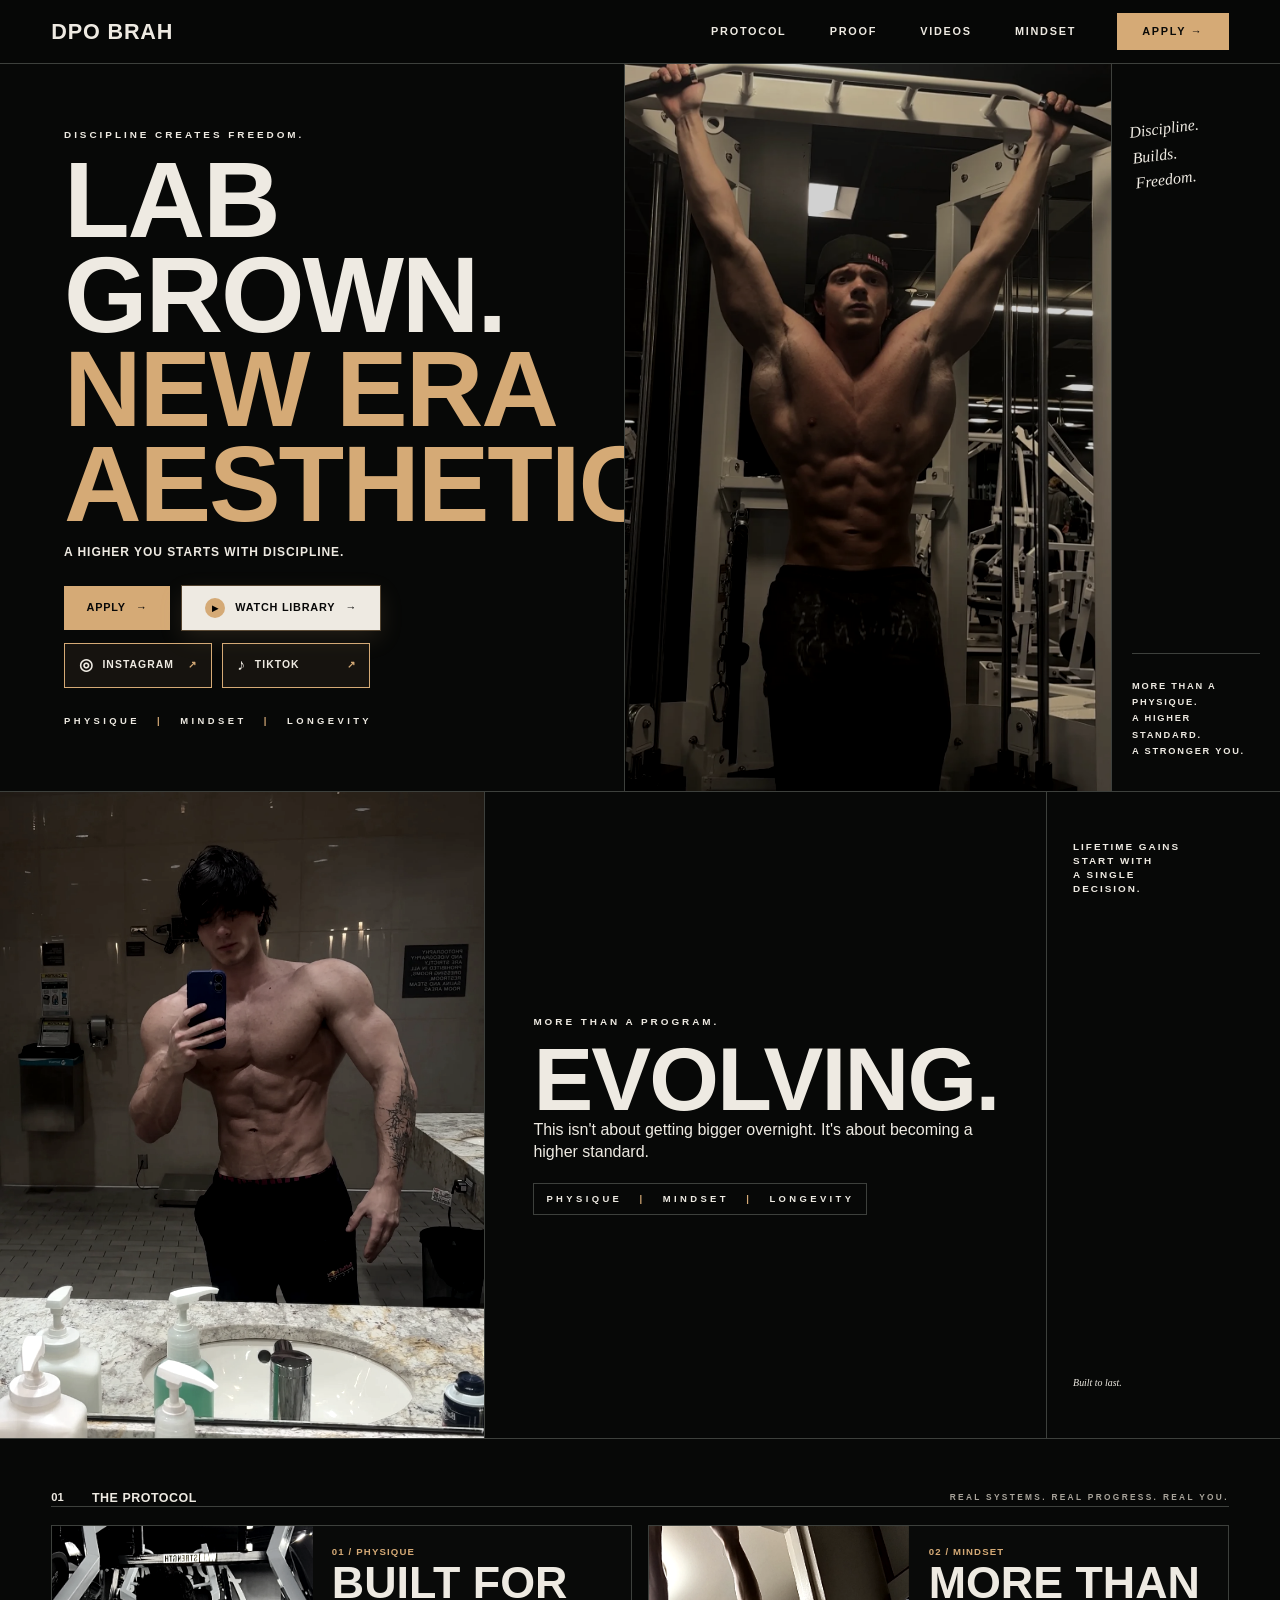
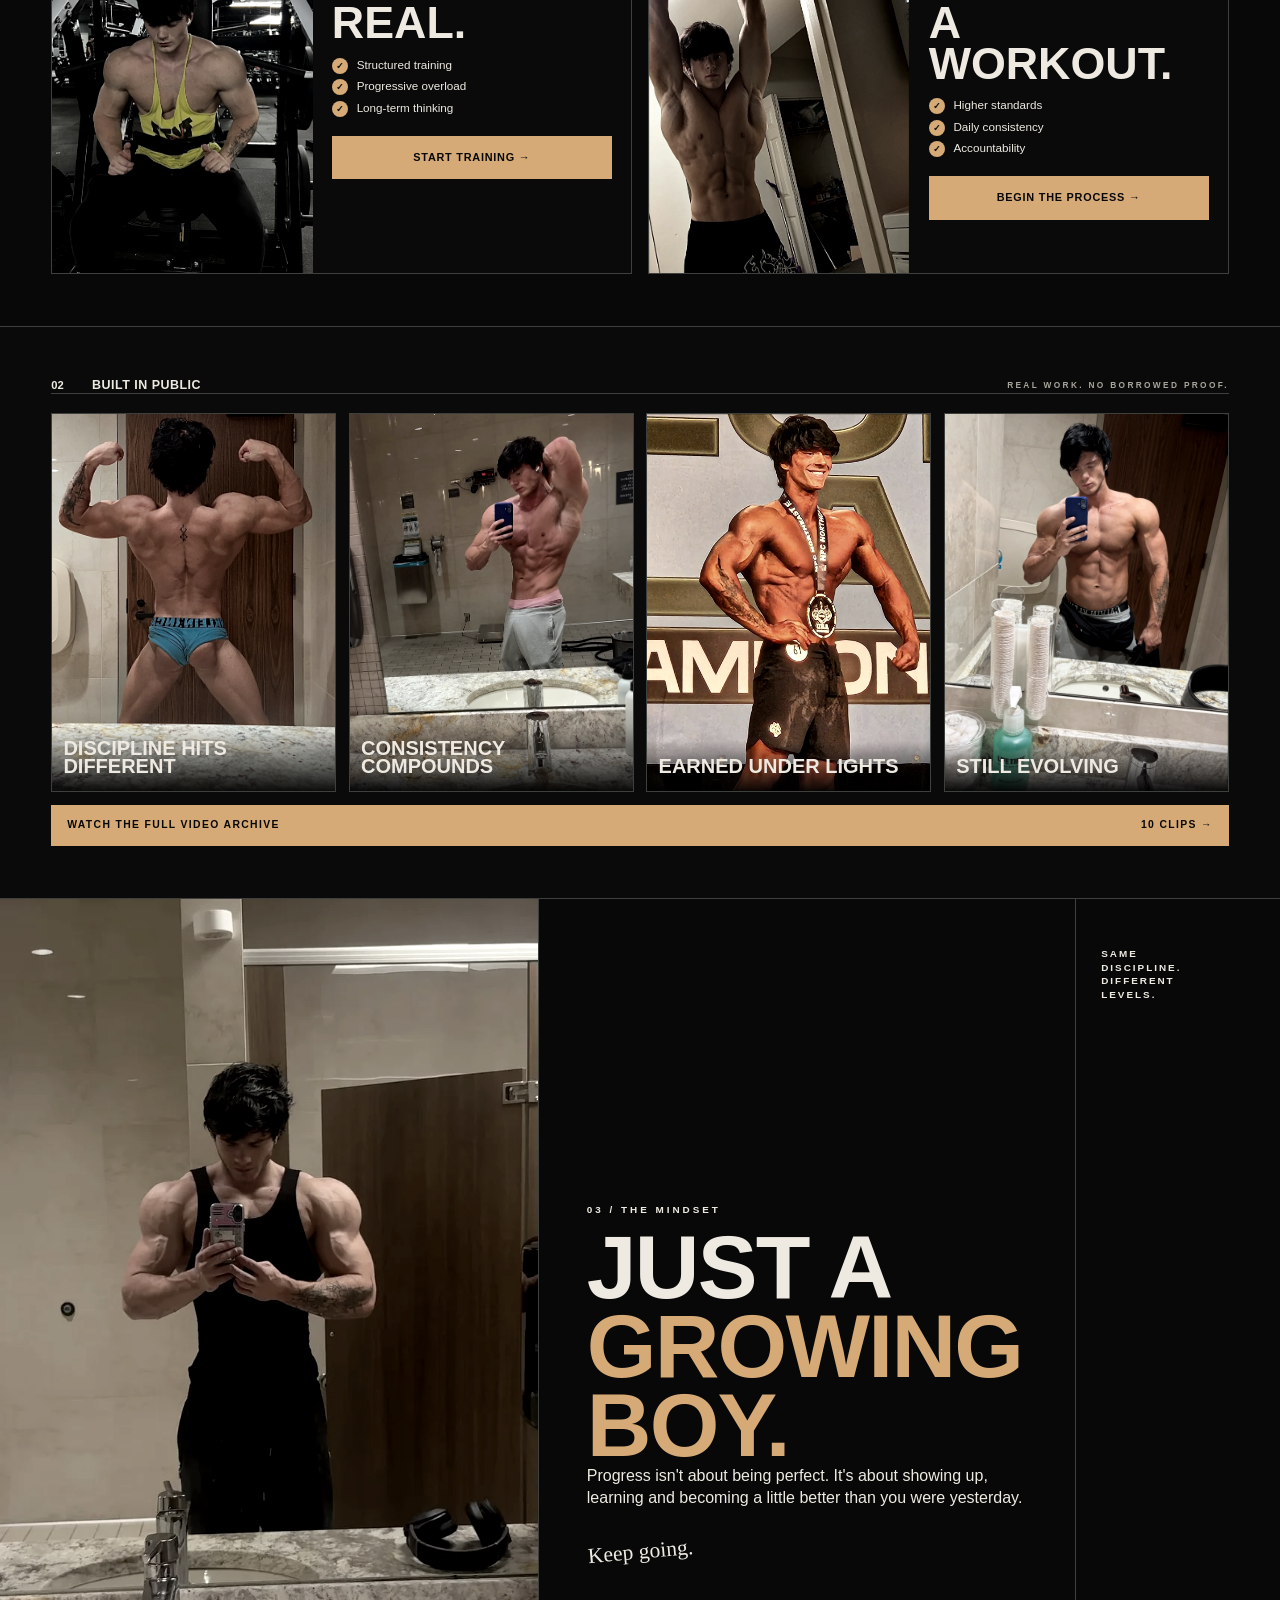
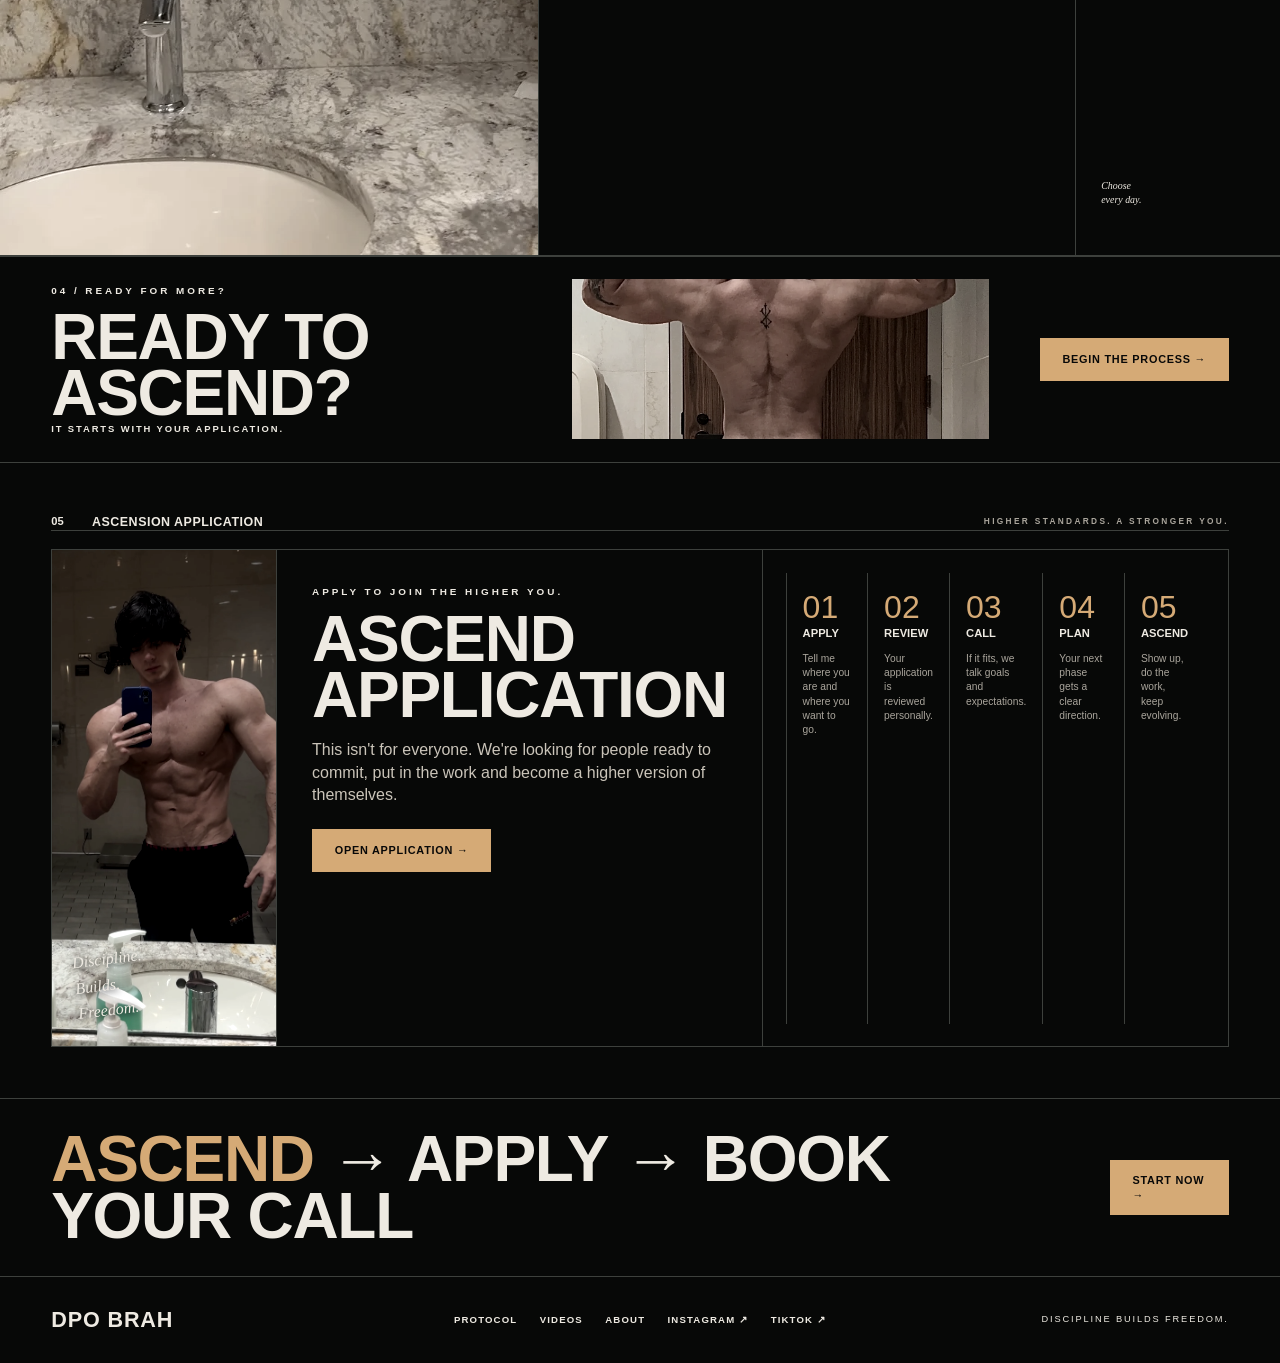
==== commit b4ea0255: "Promote video library and social links" ====
--- a/index.html
+++ b/index.html
@@ -28,8 +28,12 @@
           <p class="hero-line">A higher you starts with discipline.</p>
           <div class="hero-actions">
             <a class="button button-primary" href="/apply">Apply <span>→</span></a>
-            <a class="button button-ghost" href="videos.html"><i class="play-dot">▶</i> Watch library</a>
+            <a class="button button-library" href="/videos"><i class="play-dot">▶</i> Watch library <span>→</span></a>
           </div>
+          <nav class="social-links" aria-label="DPO Brah social media">
+            <a href="https://www.instagram.com/dpo_brah/" target="_blank" rel="noopener noreferrer"><span aria-hidden="true">◎</span> Instagram <b>↗</b></a>
+            <a href="https://www.tiktok.com/discover/dpo_brah" target="_blank" rel="noopener noreferrer"><span aria-hidden="true">♪</span> TikTok <b>↗</b></a>
+          </nav>
           <p class="axis">Physique <b>|</b> Mindset <b>|</b> Longevity</p>
         </div>
         <figure class="hero-media">
@@ -93,6 +97,6 @@
       <section class="final-cta"><h2><span>Ascend</span> → Apply → Book your call</h2><a class="button button-primary" href="/apply">Start now →</a></section>
     </main>
 
-    <footer class="site-footer"><a class="wordmark" href="index.html">DPO BRAH</a><nav><a href="#protocol">Protocol</a><a href="videos.html">Videos</a><a href="#mindset">About</a><a href="https://www.instagram.com/dpo_brah/" target="_blank" rel="noreferrer">Instagram</a></nav><p>Discipline builds freedom.</p></footer>
+    <footer class="site-footer"><a class="wordmark" href="index.html">DPO BRAH</a><nav><a href="#protocol">Protocol</a><a href="videos.html">Videos</a><a href="#mindset">About</a><a href="https://www.instagram.com/dpo_brah/" target="_blank" rel="noopener noreferrer">Instagram ↗</a><a href="https://www.tiktok.com/discover/dpo_brah" target="_blank" rel="noopener noreferrer">TikTok ↗</a></nav><p>Discipline builds freedom.</p></footer>
   </body>
 </html>
--- a/styles.css
+++ b/styles.css
@@ -2,7 +2,7 @@
 *{box-sizing:border-box}html{scroll-behavior:smooth;background:var(--ink)}body{margin:0;color:var(--paper);background:var(--ink);font:16px/1.4 var(--sans)}img{display:block;width:100%}figure,p,h1,h2,h3{margin:0}a{color:inherit;text-decoration:none}button{font:inherit}:focus-visible{outline:2px solid var(--bronze);outline-offset:3px}.skip-link{position:fixed;top:-5rem;left:1rem;z-index:100;padding:.7rem 1rem;color:#000;background:var(--paper)}.skip-link:focus{top:1rem}
 body:before{content:"";position:fixed;inset:0;z-index:-1;pointer-events:none;opacity:.12;background-image:repeating-linear-gradient(90deg,transparent 0,transparent 119px,rgba(255,255,255,.045) 120px),radial-gradient(circle at 30% 10%,#343125 0,transparent 35%)}
 .site-header{position:sticky;top:0;z-index:40;display:flex;align-items:center;min-height:4rem;padding:.6rem clamp(1rem,4vw,3.4rem);border-bottom:1px solid var(--line);background:rgba(7,8,7,.96)}.wordmark{font:900 1.35rem/1 var(--sans);letter-spacing:.04em}.site-nav{display:flex;align-items:center;gap:clamp(1rem,3vw,2.8rem);margin-left:auto;text-transform:uppercase;font-size:.68rem;font-weight:900;letter-spacing:.16em}.site-nav a{padding:.7rem .15rem}.site-nav a:hover{color:var(--bronze)}.site-nav .nav-cta{min-width:7rem;padding:.7rem 1rem;color:#0a0a08;background:var(--bronze);text-align:center}.site-nav .nav-cta:hover{color:#0a0a08;background:var(--paper)}.menu-toggle{display:none;margin-left:auto;color:var(--paper);border:0;background:transparent;text-transform:uppercase;font-size:.7rem;font-weight:900;letter-spacing:.15em}
-.poster-grid{display:grid;grid-template-columns:minmax(0,1.15fr) minmax(20rem,.9fr) 10.5rem;min-height:39rem;border-bottom:1px solid var(--line)}.hero-copy{display:flex;flex-direction:column;justify-content:center;padding:clamp(2rem,5vw,4.5rem)}.kicker{margin-bottom:.7rem;text-transform:uppercase;font-size:.62rem;font-weight:900;letter-spacing:.3em}.hero h1,.band-grid h2,.section-bar h2,.ready-band h2,.application h3,.final-cta h2,.archive-hero h1,.archive-toolbar h2,.dialog-meta h2{font-family:var(--display);font-weight:900;text-transform:uppercase;letter-spacing:-.02em;line-height:.88}.hero h1{font-size:clamp(4.7rem,8.4vw,9rem)}.hero h1 span,.mindset h2 span,.final-cta h2 span,.archive-hero h1 span{color:var(--bronze)}.hero-line{margin-top:.75rem;text-transform:uppercase;font-size:.75rem;font-weight:900;letter-spacing:.08em}.hero-actions{display:flex;gap:.75rem;margin-top:1.6rem}.button{display:inline-flex;align-items:center;justify-content:center;gap:.65rem;min-height:2.7rem;padding:.7rem 1.35rem;border:1px solid var(--line);text-transform:uppercase;font-size:.68rem;font-weight:900;letter-spacing:.07em;transition:.18s ease}.button:hover{transform:translateY(-2px)}.button-primary{color:#080808;border-color:var(--bronze);background:var(--bronze)}.button-ghost{background:rgba(0,0,0,.25)}.play-dot{display:grid;width:1.25rem;height:1.25rem;place-items:center;color:#000;border-radius:50%;background:var(--paper);font-size:.5rem;font-style:normal}.axis{margin-top:2.2rem;text-transform:uppercase;font-size:.59rem;font-weight:900;letter-spacing:.36em}.axis b{margin:0 .7rem;color:var(--bronze)}.hero-media{min-width:0;overflow:hidden;border-inline:1px solid var(--line)}.hero-media img{height:100%;object-fit:cover;object-position:52% 32%;filter:saturate(.72) contrast(1.13) brightness(.82)}.hero-note{display:flex;flex-direction:column;justify-content:space-between;padding:3rem 1.25rem 2rem}.hero-note em,.application figure em{font-family:var(--hand);font-size:1rem;line-height:1.6;transform:rotate(-7deg)}.hero-note p{padding-top:1.5rem;border-top:1px solid var(--line);text-transform:uppercase;font-size:.58rem;font-weight:900;letter-spacing:.19em;line-height:1.75}
+.poster-grid{display:grid;grid-template-columns:minmax(0,1.15fr) minmax(20rem,.9fr) 10.5rem;min-height:39rem;border-bottom:1px solid var(--line)}.hero-copy{display:flex;flex-direction:column;justify-content:center;padding:clamp(2rem,5vw,4.5rem)}.kicker{margin-bottom:.7rem;text-transform:uppercase;font-size:.62rem;font-weight:900;letter-spacing:.3em}.hero h1,.band-grid h2,.section-bar h2,.ready-band h2,.application h3,.final-cta h2,.archive-hero h1,.archive-toolbar h2,.dialog-meta h2{font-family:var(--display);font-weight:900;text-transform:uppercase;letter-spacing:-.02em;line-height:.88}.hero h1{font-size:clamp(4.7rem,8.4vw,9rem)}.hero h1 span,.mindset h2 span,.final-cta h2 span,.archive-hero h1 span{color:var(--bronze)}.hero-line{margin-top:.75rem;text-transform:uppercase;font-size:.75rem;font-weight:900;letter-spacing:.08em}.hero-actions{display:flex;gap:.75rem;margin-top:1.6rem}.button{display:inline-flex;align-items:center;justify-content:center;gap:.65rem;min-height:2.7rem;padding:.7rem 1.35rem;border:1px solid var(--line);text-transform:uppercase;font-size:.68rem;font-weight:900;letter-spacing:.07em;transition:.18s ease}.button:hover{transform:translateY(-2px)}.button-primary{color:#080808;border-color:var(--bronze);background:var(--bronze)}.button-ghost{background:rgba(0,0,0,.25)}.button-library{min-width:11rem;color:#080808;border-color:var(--paper);background:var(--paper);box-shadow:0 0 0 1px rgba(213,170,118,.35),0 8px 24px rgba(213,170,118,.14)}.button-library:hover{border-color:var(--bronze);background:var(--bronze)}.play-dot{display:grid;width:1.25rem;height:1.25rem;place-items:center;color:#000;border-radius:50%;background:var(--bronze);font-size:.5rem;font-style:normal}.social-links{display:flex;gap:.65rem;margin-top:.8rem}.social-links a{display:flex;align-items:center;gap:.55rem;min-width:9.25rem;padding:.65rem .85rem;border:1px solid var(--bronze);background:rgba(213,170,118,.07);text-transform:uppercase;font-size:.65rem;font-weight:900;letter-spacing:.1em;transition:.18s ease}.social-links a:hover{color:#080808;background:var(--bronze);transform:translateY(-2px)}.social-links a span{font-size:1rem}.social-links a b{margin-left:auto;color:var(--bronze)}.social-links a:hover b{color:#080808}.axis{margin-top:1.6rem;text-transform:uppercase;font-size:.59rem;font-weight:900;letter-spacing:.36em}.axis b{margin:0 .7rem;color:var(--bronze)}.hero-media{min-width:0;overflow:hidden;border-inline:1px solid var(--line)}.hero-media img{height:100%;object-fit:cover;object-position:52% 32%;filter:saturate(.72) contrast(1.13) brightness(.82)}.hero-note{display:flex;flex-direction:column;justify-content:space-between;padding:3rem 1.25rem 2rem}.hero-note em,.application figure em{font-family:var(--hand);font-size:1rem;line-height:1.6;transform:rotate(-7deg)}.hero-note p{padding-top:1.5rem;border-top:1px solid var(--line);text-transform:uppercase;font-size:.58rem;font-weight:900;letter-spacing:.19em;line-height:1.75}
 .band-grid{display:grid;grid-template-columns:1fr 1.1fr .48fr;min-height:21rem;border-bottom:1px solid var(--line)}.band-grid>figure{overflow:hidden}.band-grid>figure img{height:100%;object-fit:cover;filter:saturate(.55) contrast(1.12)}.band-grid>div{display:flex;flex-direction:column;justify-content:center;padding:2.2rem 3rem;border-inline:1px solid var(--line)}.band-grid h2{font-size:clamp(3.7rem,7vw,7rem)}.band-grid>div>p:not(.kicker):not(.axis){max-width:31rem}.band-grid .boxed{align-self:flex-start;margin-top:1.2rem;padding:.55rem .75rem;border:1px solid var(--line)}.band-grid>aside{display:flex;flex-direction:column;justify-content:space-between;padding:3rem 1.6rem;text-transform:uppercase;font-size:.62rem;letter-spacing:.2em}.band-grid>aside em{font-family:var(--hand);text-transform:none;letter-spacing:0}
 .section{padding:3.2rem clamp(1rem,4vw,3.4rem)}.compact{border-bottom:1px solid var(--line)}.section-bar{display:grid;grid-template-columns:2rem auto 1fr;align-items:center;gap:.55rem;margin-bottom:1.15rem;border-bottom:1px solid var(--line)}.section-bar>b{font-size:.7rem}.section-bar h2{font:900 .78rem/1 var(--sans);letter-spacing:.04em}.section-bar span{justify-self:end;text-transform:uppercase;color:var(--muted);font-size:.52rem;font-weight:900;letter-spacing:.28em}.protocol-grid{display:grid;grid-template-columns:1fr 1fr;gap:1rem}.protocol-card{display:grid;grid-template-columns:.9fr 1.1fr;min-height:18rem;border:1px solid var(--line);background:rgba(10,11,10,.78)}.protocol-card>img{height:100%;object-fit:cover;filter:saturate(.6) contrast(1.1)}.protocol-card>div{padding:1.2rem}.card-no{color:var(--bronze);font-size:.6rem;font-weight:900;letter-spacing:.12em}.protocol-card h3{margin:.2rem 0 .7rem;font:900 clamp(2rem,3.5vw,3.5rem)/.9 var(--display);text-transform:uppercase}.protocol-card ul{margin:.5rem 0 1.1rem;padding:0;list-style:none;font-size:.73rem;line-height:1.85}.protocol-card li:before{content:"✓";display:inline-grid;width:1rem;height:1rem;margin-right:.55rem;place-items:center;color:#111;border-radius:50%;background:var(--bronze);font-size:.58rem;font-weight:900}.protocol-card .button{width:100%}
 .proof{background:#090a09}.proof-grid{display:grid;grid-template-columns:repeat(4,1fr);gap:.8rem}.proof-grid figure{position:relative;min-height:19rem;overflow:hidden;border:1px solid var(--line)}.proof-grid img{height:100%;object-fit:cover;filter:saturate(.64) contrast(1.15);transition:.3s ease}.proof-grid figure:hover img{transform:scale(1.025);filter:saturate(.9)}.proof-grid figcaption{position:absolute;inset:auto 0 0;padding:1rem .7rem;background:linear-gradient(transparent,rgba(0,0,0,.95));font:900 1.25rem/.9 var(--display);text-transform:uppercase}.archive-strip{display:flex;justify-content:space-between;margin-top:.8rem;padding:.85rem 1rem;color:#080808;background:var(--bronze);text-transform:uppercase;font-size:.65rem;font-weight:900;letter-spacing:.13em}
@@ -15,5 +15,5 @@
 .thank-you-shell{display:grid;grid-template-columns:1fr .72fr;min-height:calc(100svh - 4rem);border-bottom:1px solid var(--line)}.thank-you-copy{align-self:center;padding:clamp(2rem,7vw,7rem)}.thank-you-copy>p:not(.kicker){max-width:40rem;margin-top:1.5rem;color:#c9c3b9;font-size:1.1rem;line-height:1.7}.thank-you-shell figure{position:relative;overflow:hidden;border-left:1px solid var(--line)}.thank-you-shell figure img{height:100%;object-fit:cover;filter:saturate(.55) contrast(1.16) brightness(.72)}.thank-you-shell figure em{position:absolute;right:2rem;bottom:2rem;font:1.6rem var(--hand);transform:rotate(-6deg)}
 @media(max-width:1100px){.poster-grid{grid-template-columns:1fr 1fr}.hero-note{display:none}.protocol-card{grid-template-columns:1fr}.protocol-card>img{height:17rem}.video-grid{grid-template-columns:repeat(3,1fr)}.application-grid{grid-template-columns:.7fr 1fr}.process{grid-column:1/-1;border-top:1px solid var(--line)}.apply-layout{grid-template-columns:.7fr 1.3fr}.apply-photo{display:none}}
 @media(max-width:760px){.site-header{position:sticky}.menu-toggle{display:block}.site-nav{position:absolute;top:100%;left:0;right:0;display:none;flex-direction:column;align-items:stretch;gap:0;padding:.7rem 1rem 1rem;background:#080808;border-bottom:1px solid var(--line)}.site-nav.is-open{display:flex}.site-nav a{text-align:center}.poster-grid{display:block;min-height:0}.hero-copy{min-height:34rem;padding:3rem 1rem}.hero h1{font-size:clamp(4.2rem,20vw,7rem)}.hero-media{height:31rem;border:0;border-top:1px solid var(--line)}.band-grid,.mindset{grid-template-columns:1fr}.band-grid>figure{height:24rem}.band-grid>div{padding:2.3rem 1rem;border:0;border-block:1px solid var(--line)}.band-grid>aside{min-height:12rem}.section{padding:2.5rem 1rem}.section-bar{grid-template-columns:2rem 1fr}.section-bar span{display:none}.protocol-grid,.proof-grid{grid-template-columns:1fr 1fr}.protocol-card>img{height:14rem}.ready-band{grid-template-columns:1fr}.ready-band img{display:none}.ready-band>.button{margin:0 1rem 1.5rem}.application-grid{grid-template-columns:1fr}.application-grid>figure{min-height:25rem}.application-copy{border:0;border-top:1px solid var(--line)}.process{grid-template-columns:1fr;padding:.8rem}.process li{display:grid;grid-template-columns:3rem 1fr;align-items:center;border-left:0;border-top:1px solid var(--line)}.process small{grid-column:2}.final-cta{align-items:flex-start;flex-direction:column}.site-footer{grid-template-columns:1fr}.site-footer nav{flex-wrap:wrap}.site-footer p{justify-self:start}.archive-hero{grid-template-columns:1fr;padding-top:3rem}.archive-hero aside{display:none}.video-grid{grid-template-columns:repeat(2,1fr)}.video-card{min-height:26rem}.archive-toolbar{align-items:flex-start;flex-direction:column}.apply-layout,.thank-you-shell{grid-template-columns:1fr}.apply-intro{min-height:24rem;border-right:0;border-bottom:1px solid var(--line)}.form-shell{padding:2rem 1rem}.two-col{grid-template-columns:1fr}.form-step legend{grid-template-columns:2.7rem 1fr}.form-step legend span{font-size:2.3rem}.thank-you-shell figure{min-height:28rem;border-left:0;border-top:1px solid var(--line)}}
-@media(max-width:480px){.protocol-grid,.proof-grid,.video-grid{grid-template-columns:1fr}.hero-actions{align-items:stretch;flex-direction:column}.axis{line-height:2}.proof-grid figure,.video-card{min-height:31rem}.archive-strip{gap:1rem}.application-copy{padding:1.4rem}.dialog-meta{align-items:flex-start;flex-direction:column}}
+@media(max-width:480px){.protocol-grid,.proof-grid,.video-grid{grid-template-columns:1fr}.hero-actions,.social-links{align-items:stretch;flex-direction:column}.social-links a{width:100%}.axis{line-height:2}.proof-grid figure,.video-card{min-height:31rem}.archive-strip{gap:1rem}.application-copy{padding:1.4rem}.dialog-meta{align-items:flex-start;flex-direction:column}}
 @media(prefers-reduced-motion:reduce){html{scroll-behavior:auto}*,*:before,*:after{transition-duration:.01ms!important}}
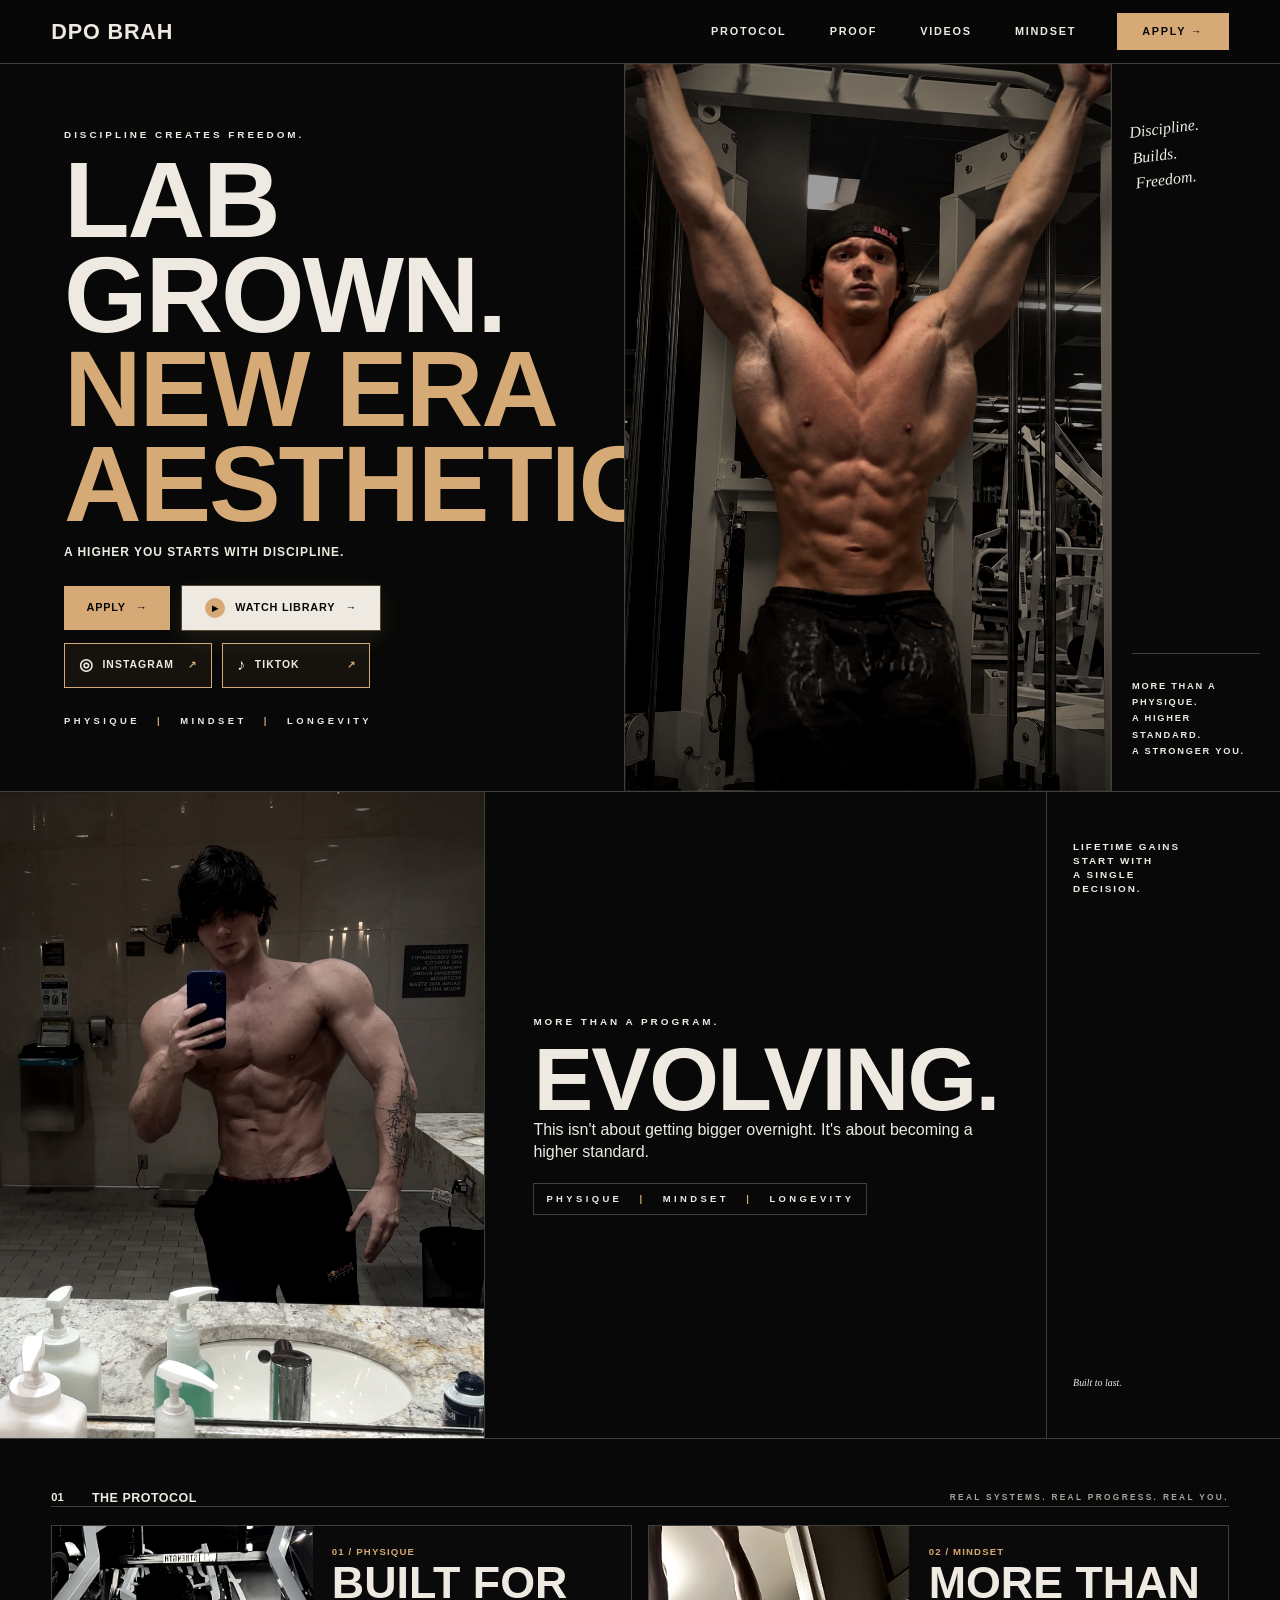
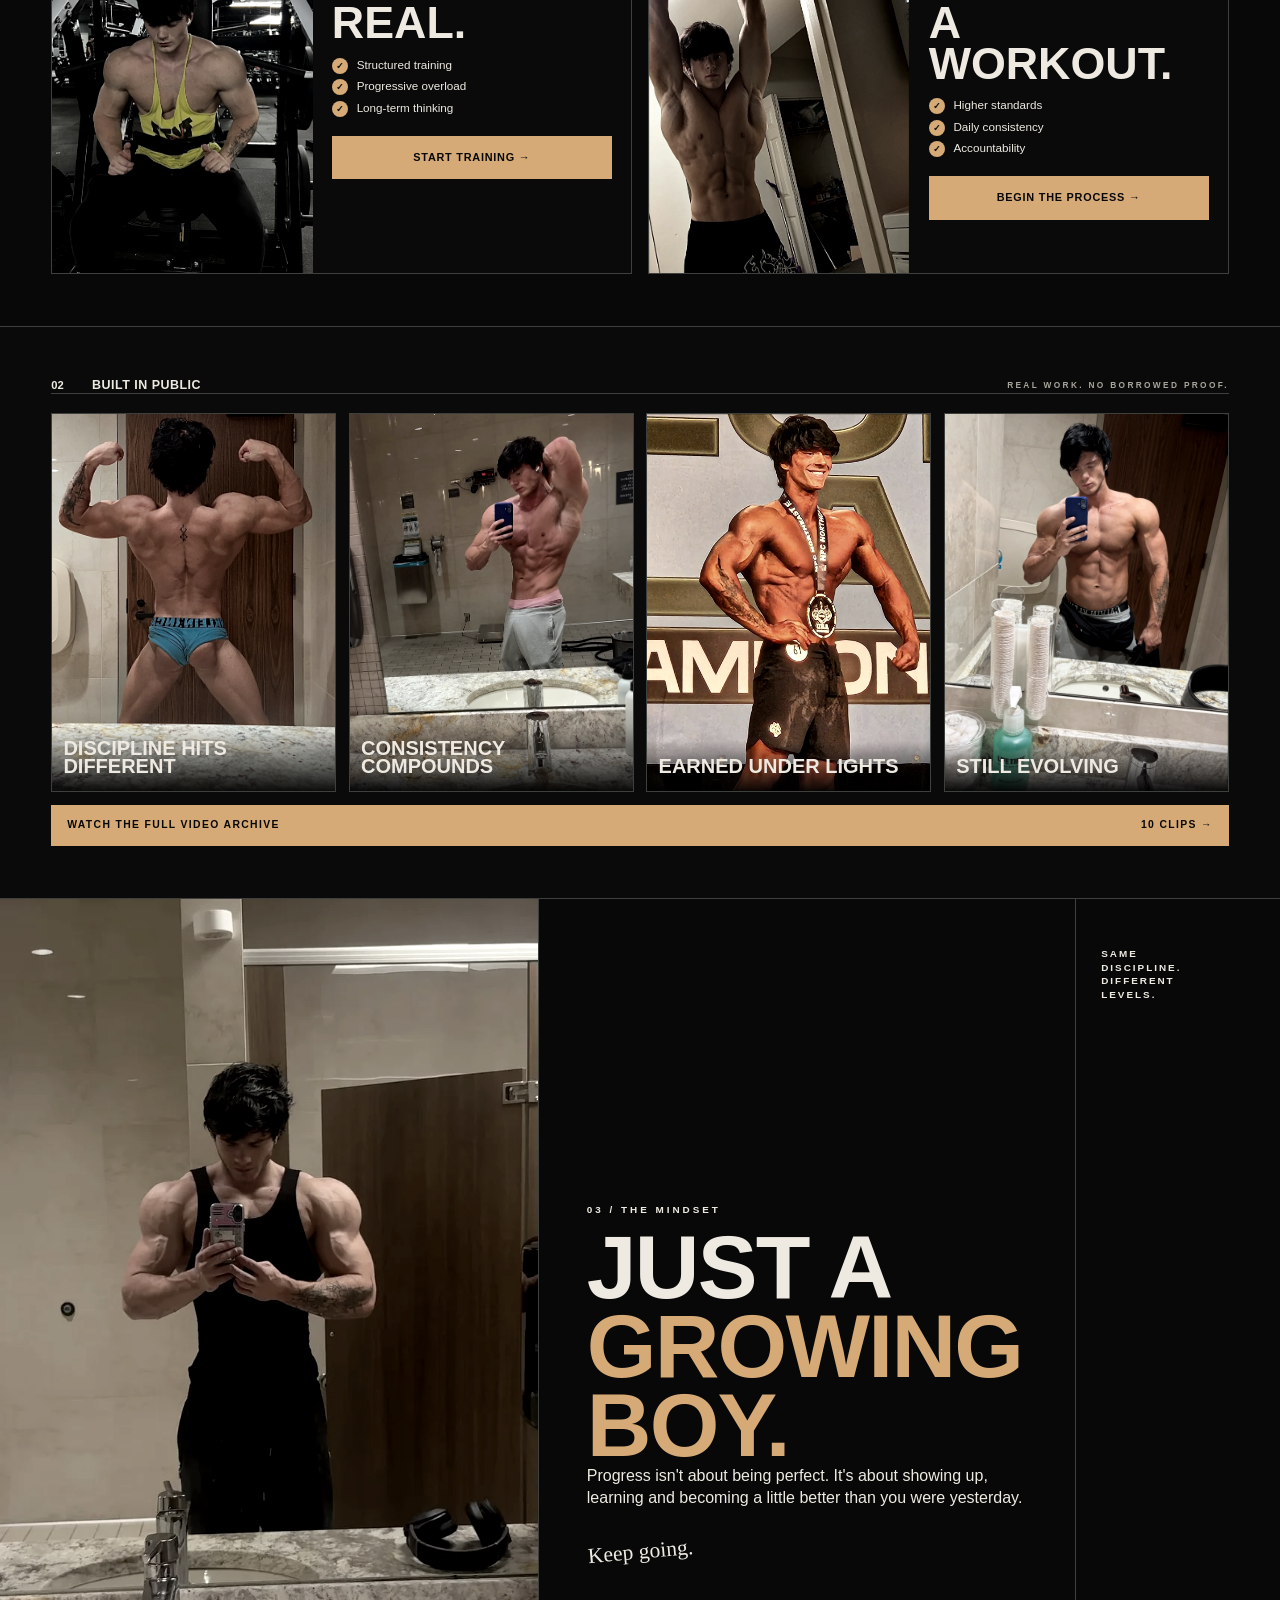
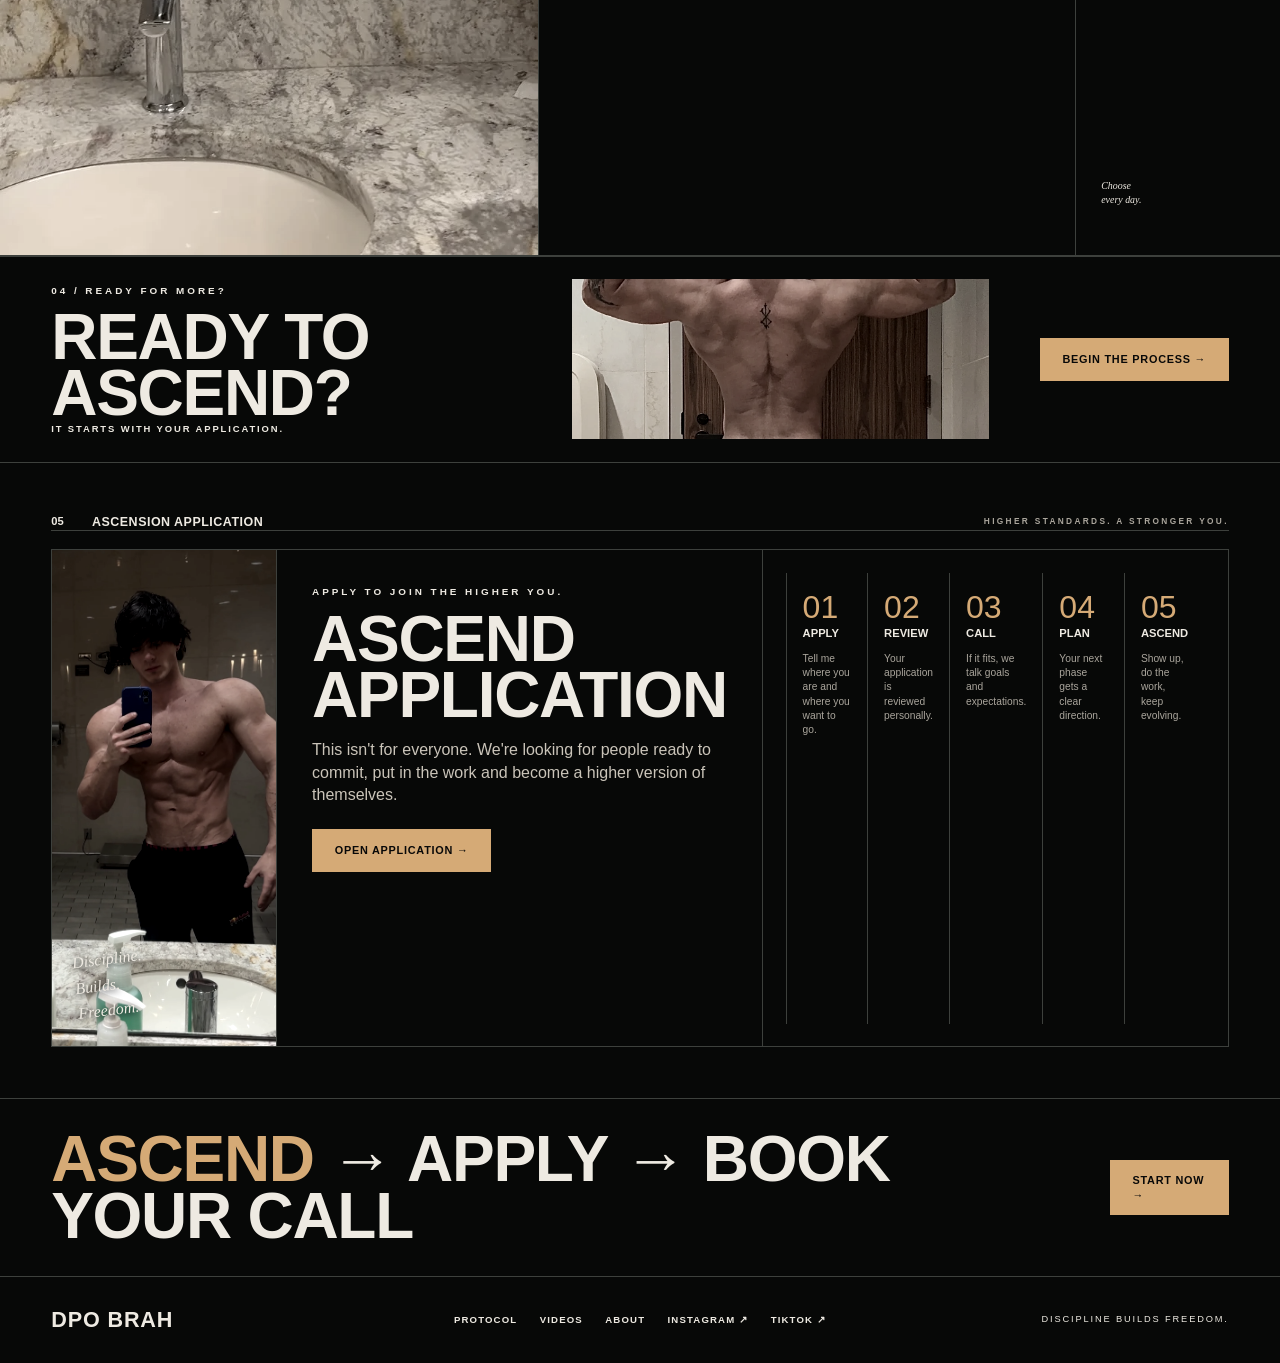
==== commit 121c5284: "Add layered 3D hero preview" ====
--- a/index.html
+++ b/index.html
@@ -36,8 +36,9 @@
           </nav>
           <p class="axis">Physique <b>|</b> Mindset <b>|</b> Longevity</p>
         </div>
-        <figure class="hero-media">
-          <img src="assets/images/homepage/dpo-longevity.webp" alt="DPO training shirtless on a gym cable machine." fetchpriority="high" />
+        <figure class="hero-media hero-depth-scene" data-depth-scene>
+          <img class="depth-background" src="assets/images/homepage/dpo-hero-background-preview.png" alt="" fetchpriority="high" />
+          <img class="depth-subject" src="assets/images/homepage/dpo-hero-cutout-preview.png" alt="DPO training shirtless on a gym cable machine." fetchpriority="high" />
         </figure>
         <aside class="hero-note"><em>Discipline.<br />Builds.<br />Freedom.</em><p>More than a physique.<br />A higher standard.<br />A stronger you.</p></aside>
       </section>
--- a/styles.css
+++ b/styles.css
@@ -2,7 +2,7 @@
 *{box-sizing:border-box}html{scroll-behavior:smooth;background:var(--ink)}body{margin:0;color:var(--paper);background:var(--ink);font:16px/1.4 var(--sans)}img{display:block;width:100%}figure,p,h1,h2,h3{margin:0}a{color:inherit;text-decoration:none}button{font:inherit}:focus-visible{outline:2px solid var(--bronze);outline-offset:3px}.skip-link{position:fixed;top:-5rem;left:1rem;z-index:100;padding:.7rem 1rem;color:#000;background:var(--paper)}.skip-link:focus{top:1rem}
 body:before{content:"";position:fixed;inset:0;z-index:-1;pointer-events:none;opacity:.12;background-image:repeating-linear-gradient(90deg,transparent 0,transparent 119px,rgba(255,255,255,.045) 120px),radial-gradient(circle at 30% 10%,#343125 0,transparent 35%)}
 .site-header{position:sticky;top:0;z-index:40;display:flex;align-items:center;min-height:4rem;padding:.6rem clamp(1rem,4vw,3.4rem);border-bottom:1px solid var(--line);background:rgba(7,8,7,.96)}.wordmark{font:900 1.35rem/1 var(--sans);letter-spacing:.04em}.site-nav{display:flex;align-items:center;gap:clamp(1rem,3vw,2.8rem);margin-left:auto;text-transform:uppercase;font-size:.68rem;font-weight:900;letter-spacing:.16em}.site-nav a{padding:.7rem .15rem}.site-nav a:hover{color:var(--bronze)}.site-nav .nav-cta{min-width:7rem;padding:.7rem 1rem;color:#0a0a08;background:var(--bronze);text-align:center}.site-nav .nav-cta:hover{color:#0a0a08;background:var(--paper)}.menu-toggle{display:none;margin-left:auto;color:var(--paper);border:0;background:transparent;text-transform:uppercase;font-size:.7rem;font-weight:900;letter-spacing:.15em}
-.poster-grid{display:grid;grid-template-columns:minmax(0,1.15fr) minmax(20rem,.9fr) 10.5rem;min-height:39rem;border-bottom:1px solid var(--line)}.hero-copy{display:flex;flex-direction:column;justify-content:center;padding:clamp(2rem,5vw,4.5rem)}.kicker{margin-bottom:.7rem;text-transform:uppercase;font-size:.62rem;font-weight:900;letter-spacing:.3em}.hero h1,.band-grid h2,.section-bar h2,.ready-band h2,.application h3,.final-cta h2,.archive-hero h1,.archive-toolbar h2,.dialog-meta h2{font-family:var(--display);font-weight:900;text-transform:uppercase;letter-spacing:-.02em;line-height:.88}.hero h1{font-size:clamp(4.7rem,8.4vw,9rem)}.hero h1 span,.mindset h2 span,.final-cta h2 span,.archive-hero h1 span{color:var(--bronze)}.hero-line{margin-top:.75rem;text-transform:uppercase;font-size:.75rem;font-weight:900;letter-spacing:.08em}.hero-actions{display:flex;gap:.75rem;margin-top:1.6rem}.button{display:inline-flex;align-items:center;justify-content:center;gap:.65rem;min-height:2.7rem;padding:.7rem 1.35rem;border:1px solid var(--line);text-transform:uppercase;font-size:.68rem;font-weight:900;letter-spacing:.07em;transition:.18s ease}.button:hover{transform:translateY(-2px)}.button-primary{color:#080808;border-color:var(--bronze);background:var(--bronze)}.button-ghost{background:rgba(0,0,0,.25)}.button-library{min-width:11rem;color:#080808;border-color:var(--paper);background:var(--paper);box-shadow:0 0 0 1px rgba(213,170,118,.35),0 8px 24px rgba(213,170,118,.14)}.button-library:hover{border-color:var(--bronze);background:var(--bronze)}.play-dot{display:grid;width:1.25rem;height:1.25rem;place-items:center;color:#000;border-radius:50%;background:var(--bronze);font-size:.5rem;font-style:normal}.social-links{display:flex;gap:.65rem;margin-top:.8rem}.social-links a{display:flex;align-items:center;gap:.55rem;min-width:9.25rem;padding:.65rem .85rem;border:1px solid var(--bronze);background:rgba(213,170,118,.07);text-transform:uppercase;font-size:.65rem;font-weight:900;letter-spacing:.1em;transition:.18s ease}.social-links a:hover{color:#080808;background:var(--bronze);transform:translateY(-2px)}.social-links a span{font-size:1rem}.social-links a b{margin-left:auto;color:var(--bronze)}.social-links a:hover b{color:#080808}.axis{margin-top:1.6rem;text-transform:uppercase;font-size:.59rem;font-weight:900;letter-spacing:.36em}.axis b{margin:0 .7rem;color:var(--bronze)}.hero-media{min-width:0;overflow:hidden;border-inline:1px solid var(--line)}.hero-media img{height:100%;object-fit:cover;object-position:52% 32%;filter:saturate(.72) contrast(1.13) brightness(.82)}.hero-note{display:flex;flex-direction:column;justify-content:space-between;padding:3rem 1.25rem 2rem}.hero-note em,.application figure em{font-family:var(--hand);font-size:1rem;line-height:1.6;transform:rotate(-7deg)}.hero-note p{padding-top:1.5rem;border-top:1px solid var(--line);text-transform:uppercase;font-size:.58rem;font-weight:900;letter-spacing:.19em;line-height:1.75}
+.poster-grid{display:grid;grid-template-columns:minmax(0,1.15fr) minmax(20rem,.9fr) 10.5rem;min-height:39rem;border-bottom:1px solid var(--line)}.hero-copy{display:flex;flex-direction:column;justify-content:center;padding:clamp(2rem,5vw,4.5rem)}.kicker{margin-bottom:.7rem;text-transform:uppercase;font-size:.62rem;font-weight:900;letter-spacing:.3em}.hero h1,.band-grid h2,.section-bar h2,.ready-band h2,.application h3,.final-cta h2,.archive-hero h1,.archive-toolbar h2,.dialog-meta h2{font-family:var(--display);font-weight:900;text-transform:uppercase;letter-spacing:-.02em;line-height:.88}.hero h1{font-size:clamp(4.7rem,8.4vw,9rem)}.hero h1 span,.mindset h2 span,.final-cta h2 span,.archive-hero h1 span{color:var(--bronze)}.hero-line{margin-top:.75rem;text-transform:uppercase;font-size:.75rem;font-weight:900;letter-spacing:.08em}.hero-actions{display:flex;gap:.75rem;margin-top:1.6rem}.button{display:inline-flex;align-items:center;justify-content:center;gap:.65rem;min-height:2.7rem;padding:.7rem 1.35rem;border:1px solid var(--line);text-transform:uppercase;font-size:.68rem;font-weight:900;letter-spacing:.07em;transition:.18s ease}.button:hover{transform:translateY(-2px)}.button-primary{color:#080808;border-color:var(--bronze);background:var(--bronze)}.button-ghost{background:rgba(0,0,0,.25)}.button-library{min-width:11rem;color:#080808;border-color:var(--paper);background:var(--paper);box-shadow:0 0 0 1px rgba(213,170,118,.35),0 8px 24px rgba(213,170,118,.14)}.button-library:hover{border-color:var(--bronze);background:var(--bronze)}.play-dot{display:grid;width:1.25rem;height:1.25rem;place-items:center;color:#000;border-radius:50%;background:var(--bronze);font-size:.5rem;font-style:normal}.social-links{display:flex;gap:.65rem;margin-top:.8rem}.social-links a{display:flex;align-items:center;gap:.55rem;min-width:9.25rem;padding:.65rem .85rem;border:1px solid var(--bronze);background:rgba(213,170,118,.07);text-transform:uppercase;font-size:.65rem;font-weight:900;letter-spacing:.1em;transition:.18s ease}.social-links a:hover{color:#080808;background:var(--bronze);transform:translateY(-2px)}.social-links a span{font-size:1rem}.social-links a b{margin-left:auto;color:var(--bronze)}.social-links a:hover b{color:#080808}.axis{margin-top:1.6rem;text-transform:uppercase;font-size:.59rem;font-weight:900;letter-spacing:.36em}.axis b{margin:0 .7rem;color:var(--bronze)}.hero-media{position:relative;min-width:0;overflow:hidden;border-inline:1px solid var(--line);background:#050605;isolation:isolate;perspective:900px}.hero-media img{position:absolute;inset:0;width:100%;height:100%;object-fit:cover;object-position:50% 28%}.hero-depth-scene:after{content:"";position:absolute;z-index:2;inset:0;pointer-events:none;background:radial-gradient(circle at 52% 50%,transparent 22%,rgba(0,0,0,.12) 68%,rgba(0,0,0,.5) 100%);box-shadow:inset 0 0 0 1px rgba(213,170,118,.08)}.depth-background{z-index:0;transform:scale(1.035);filter:saturate(.62) contrast(1.14) brightness(.68);transition:transform .45s cubic-bezier(.2,.7,.2,1)}.depth-subject{z-index:1;transform:translate3d(var(--depth-x,0),var(--depth-y,0),70px) scale(1.075);filter:saturate(.82) contrast(1.14) brightness(.93) drop-shadow(0 22px 18px rgba(0,0,0,.72)) drop-shadow(0 0 20px rgba(213,170,118,.1));transition:transform .24s cubic-bezier(.2,.7,.2,1),filter .24s ease;will-change:transform}.hero-depth-scene:hover .depth-background{transform:scale(1.015)}.hero-depth-scene:hover .depth-subject{filter:saturate(.94) contrast(1.12) brightness(.98) drop-shadow(0 28px 22px rgba(0,0,0,.82)) drop-shadow(0 0 28px rgba(213,170,118,.16))}.hero-note{display:flex;flex-direction:column;justify-content:space-between;padding:3rem 1.25rem 2rem}.hero-note em,.application figure em{font-family:var(--hand);font-size:1rem;line-height:1.6;transform:rotate(-7deg)}.hero-note p{padding-top:1.5rem;border-top:1px solid var(--line);text-transform:uppercase;font-size:.58rem;font-weight:900;letter-spacing:.19em;line-height:1.75}
 .band-grid{display:grid;grid-template-columns:1fr 1.1fr .48fr;min-height:21rem;border-bottom:1px solid var(--line)}.band-grid>figure{overflow:hidden}.band-grid>figure img{height:100%;object-fit:cover;filter:saturate(.55) contrast(1.12)}.band-grid>div{display:flex;flex-direction:column;justify-content:center;padding:2.2rem 3rem;border-inline:1px solid var(--line)}.band-grid h2{font-size:clamp(3.7rem,7vw,7rem)}.band-grid>div>p:not(.kicker):not(.axis){max-width:31rem}.band-grid .boxed{align-self:flex-start;margin-top:1.2rem;padding:.55rem .75rem;border:1px solid var(--line)}.band-grid>aside{display:flex;flex-direction:column;justify-content:space-between;padding:3rem 1.6rem;text-transform:uppercase;font-size:.62rem;letter-spacing:.2em}.band-grid>aside em{font-family:var(--hand);text-transform:none;letter-spacing:0}
 .section{padding:3.2rem clamp(1rem,4vw,3.4rem)}.compact{border-bottom:1px solid var(--line)}.section-bar{display:grid;grid-template-columns:2rem auto 1fr;align-items:center;gap:.55rem;margin-bottom:1.15rem;border-bottom:1px solid var(--line)}.section-bar>b{font-size:.7rem}.section-bar h2{font:900 .78rem/1 var(--sans);letter-spacing:.04em}.section-bar span{justify-self:end;text-transform:uppercase;color:var(--muted);font-size:.52rem;font-weight:900;letter-spacing:.28em}.protocol-grid{display:grid;grid-template-columns:1fr 1fr;gap:1rem}.protocol-card{display:grid;grid-template-columns:.9fr 1.1fr;min-height:18rem;border:1px solid var(--line);background:rgba(10,11,10,.78)}.protocol-card>img{height:100%;object-fit:cover;filter:saturate(.6) contrast(1.1)}.protocol-card>div{padding:1.2rem}.card-no{color:var(--bronze);font-size:.6rem;font-weight:900;letter-spacing:.12em}.protocol-card h3{margin:.2rem 0 .7rem;font:900 clamp(2rem,3.5vw,3.5rem)/.9 var(--display);text-transform:uppercase}.protocol-card ul{margin:.5rem 0 1.1rem;padding:0;list-style:none;font-size:.73rem;line-height:1.85}.protocol-card li:before{content:"✓";display:inline-grid;width:1rem;height:1rem;margin-right:.55rem;place-items:center;color:#111;border-radius:50%;background:var(--bronze);font-size:.58rem;font-weight:900}.protocol-card .button{width:100%}
 .proof{background:#090a09}.proof-grid{display:grid;grid-template-columns:repeat(4,1fr);gap:.8rem}.proof-grid figure{position:relative;min-height:19rem;overflow:hidden;border:1px solid var(--line)}.proof-grid img{height:100%;object-fit:cover;filter:saturate(.64) contrast(1.15);transition:.3s ease}.proof-grid figure:hover img{transform:scale(1.025);filter:saturate(.9)}.proof-grid figcaption{position:absolute;inset:auto 0 0;padding:1rem .7rem;background:linear-gradient(transparent,rgba(0,0,0,.95));font:900 1.25rem/.9 var(--display);text-transform:uppercase}.archive-strip{display:flex;justify-content:space-between;margin-top:.8rem;padding:.85rem 1rem;color:#080808;background:var(--bronze);text-transform:uppercase;font-size:.65rem;font-weight:900;letter-spacing:.13em}
@@ -16,4 +16,4 @@
 @media(max-width:1100px){.poster-grid{grid-template-columns:1fr 1fr}.hero-note{display:none}.protocol-card{grid-template-columns:1fr}.protocol-card>img{height:17rem}.video-grid{grid-template-columns:repeat(3,1fr)}.application-grid{grid-template-columns:.7fr 1fr}.process{grid-column:1/-1;border-top:1px solid var(--line)}.apply-layout{grid-template-columns:.7fr 1.3fr}.apply-photo{display:none}}
 @media(max-width:760px){.site-header{position:sticky}.menu-toggle{display:block}.site-nav{position:absolute;top:100%;left:0;right:0;display:none;flex-direction:column;align-items:stretch;gap:0;padding:.7rem 1rem 1rem;background:#080808;border-bottom:1px solid var(--line)}.site-nav.is-open{display:flex}.site-nav a{text-align:center}.poster-grid{display:block;min-height:0}.hero-copy{min-height:34rem;padding:3rem 1rem}.hero h1{font-size:clamp(4.2rem,20vw,7rem)}.hero-media{height:31rem;border:0;border-top:1px solid var(--line)}.band-grid,.mindset{grid-template-columns:1fr}.band-grid>figure{height:24rem}.band-grid>div{padding:2.3rem 1rem;border:0;border-block:1px solid var(--line)}.band-grid>aside{min-height:12rem}.section{padding:2.5rem 1rem}.section-bar{grid-template-columns:2rem 1fr}.section-bar span{display:none}.protocol-grid,.proof-grid{grid-template-columns:1fr 1fr}.protocol-card>img{height:14rem}.ready-band{grid-template-columns:1fr}.ready-band img{display:none}.ready-band>.button{margin:0 1rem 1.5rem}.application-grid{grid-template-columns:1fr}.application-grid>figure{min-height:25rem}.application-copy{border:0;border-top:1px solid var(--line)}.process{grid-template-columns:1fr;padding:.8rem}.process li{display:grid;grid-template-columns:3rem 1fr;align-items:center;border-left:0;border-top:1px solid var(--line)}.process small{grid-column:2}.final-cta{align-items:flex-start;flex-direction:column}.site-footer{grid-template-columns:1fr}.site-footer nav{flex-wrap:wrap}.site-footer p{justify-self:start}.archive-hero{grid-template-columns:1fr;padding-top:3rem}.archive-hero aside{display:none}.video-grid{grid-template-columns:repeat(2,1fr)}.video-card{min-height:26rem}.archive-toolbar{align-items:flex-start;flex-direction:column}.apply-layout,.thank-you-shell{grid-template-columns:1fr}.apply-intro{min-height:24rem;border-right:0;border-bottom:1px solid var(--line)}.form-shell{padding:2rem 1rem}.two-col{grid-template-columns:1fr}.form-step legend{grid-template-columns:2.7rem 1fr}.form-step legend span{font-size:2.3rem}.thank-you-shell figure{min-height:28rem;border-left:0;border-top:1px solid var(--line)}}
 @media(max-width:480px){.protocol-grid,.proof-grid,.video-grid{grid-template-columns:1fr}.hero-actions,.social-links{align-items:stretch;flex-direction:column}.social-links a{width:100%}.axis{line-height:2}.proof-grid figure,.video-card{min-height:31rem}.archive-strip{gap:1rem}.application-copy{padding:1.4rem}.dialog-meta{align-items:flex-start;flex-direction:column}}
-@media(prefers-reduced-motion:reduce){html{scroll-behavior:auto}*,*:before,*:after{transition-duration:.01ms!important}}
+@media(prefers-reduced-motion:reduce){html{scroll-behavior:auto}*,*:before,*:after{transition-duration:.01ms!important}.depth-background{transform:scale(1.025)!important}.depth-subject{transform:scale(1.06)!important}}
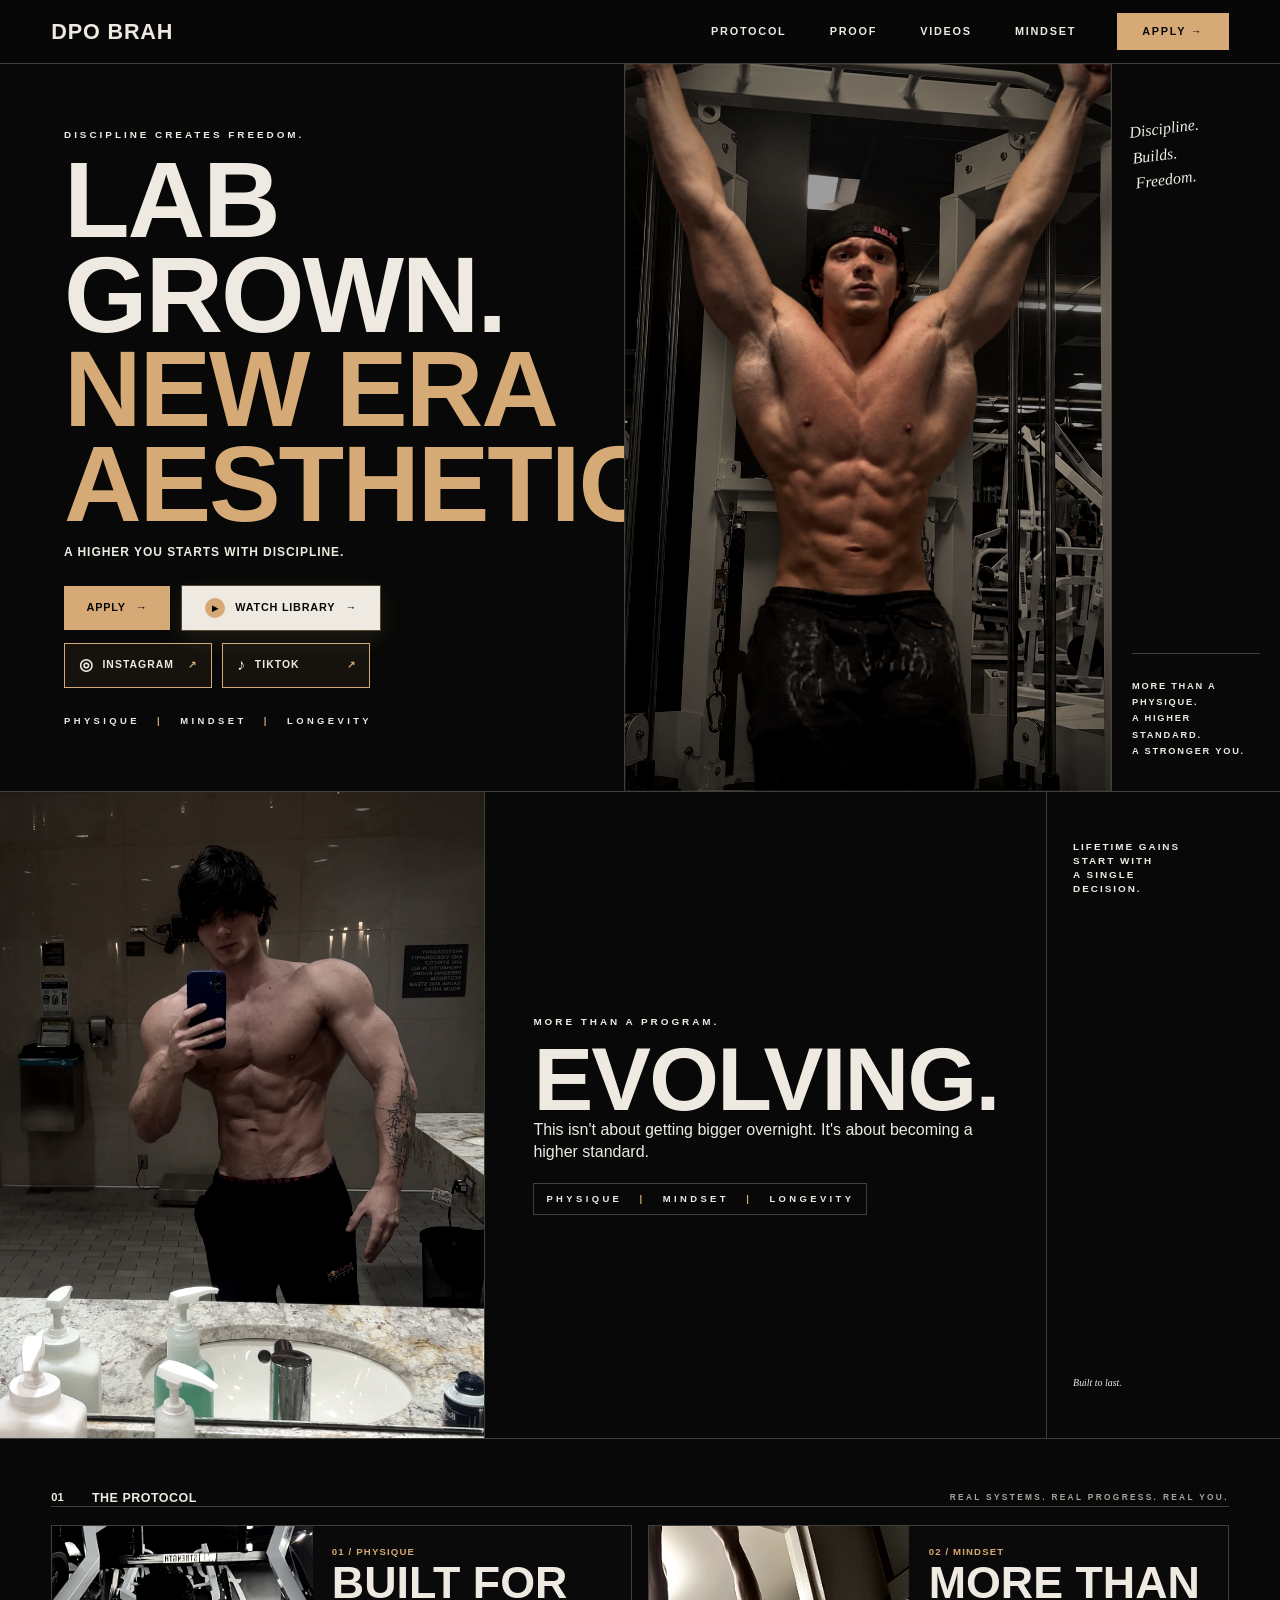
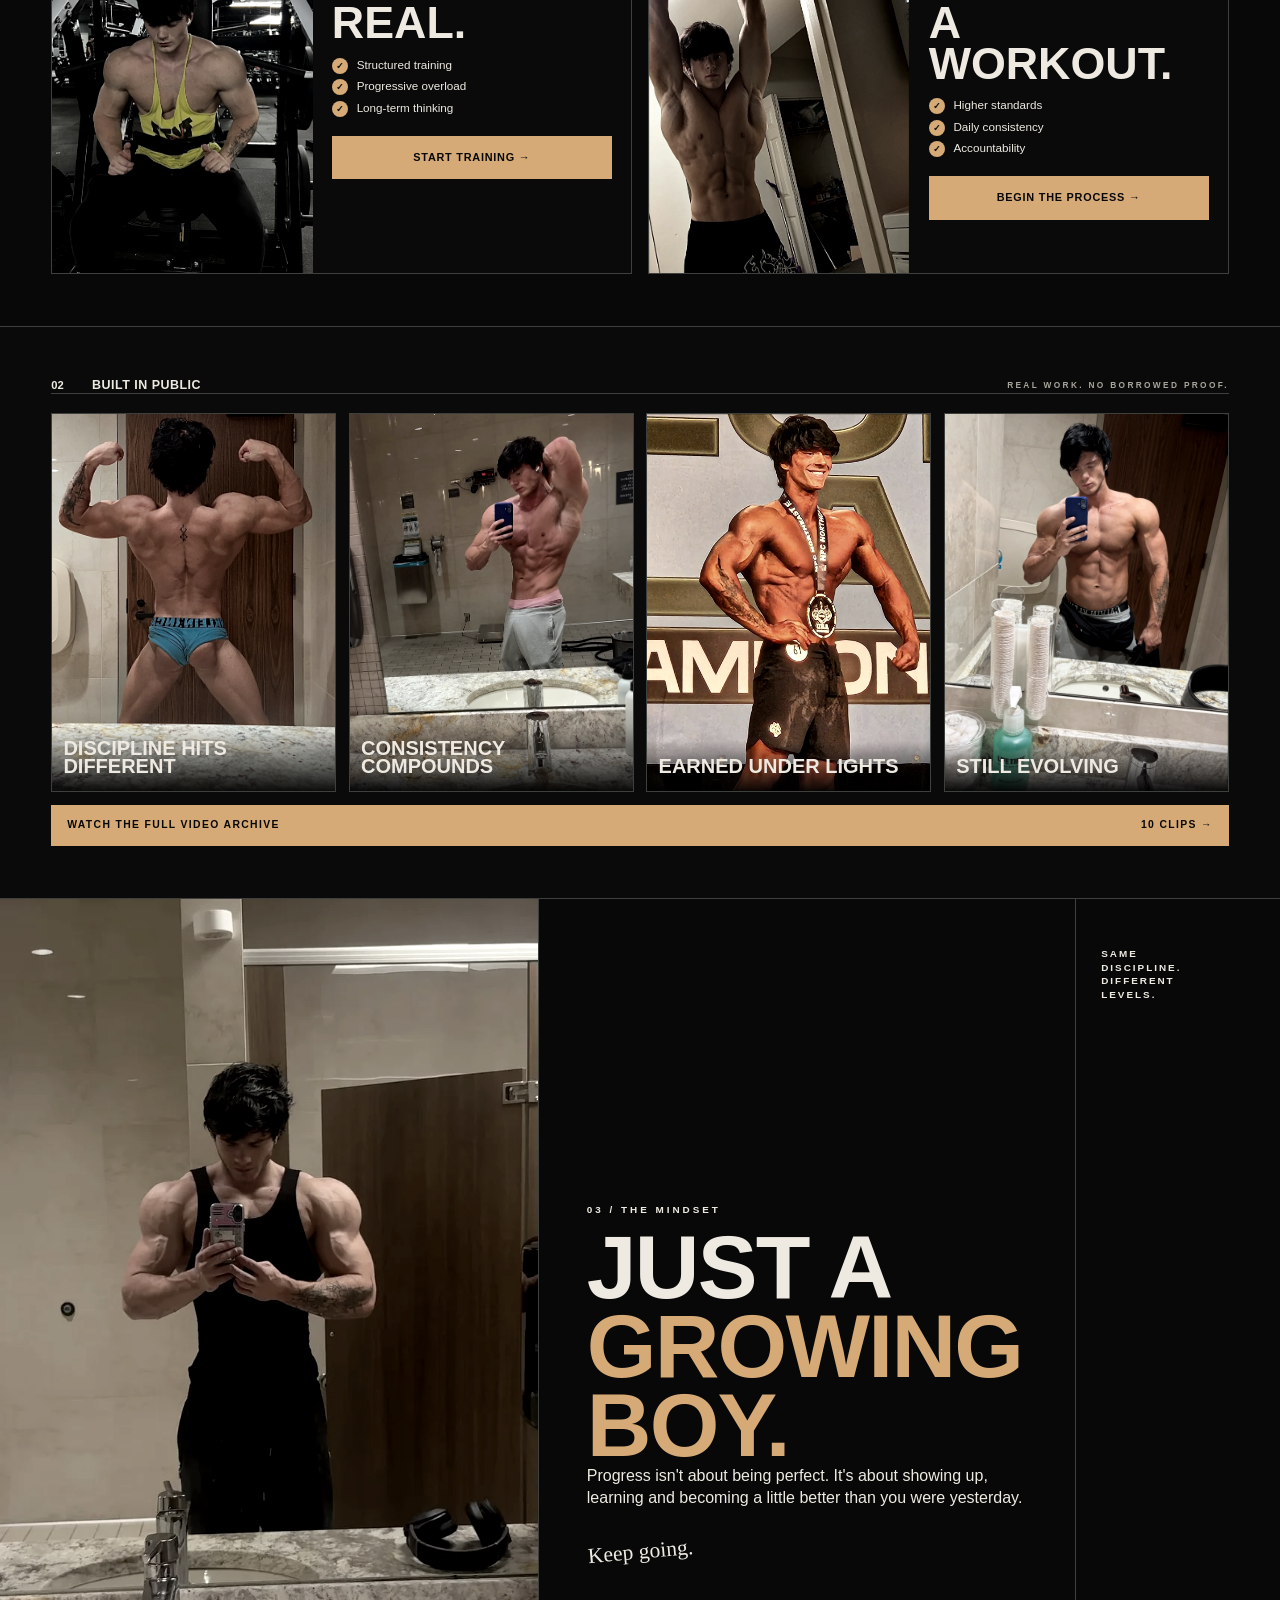
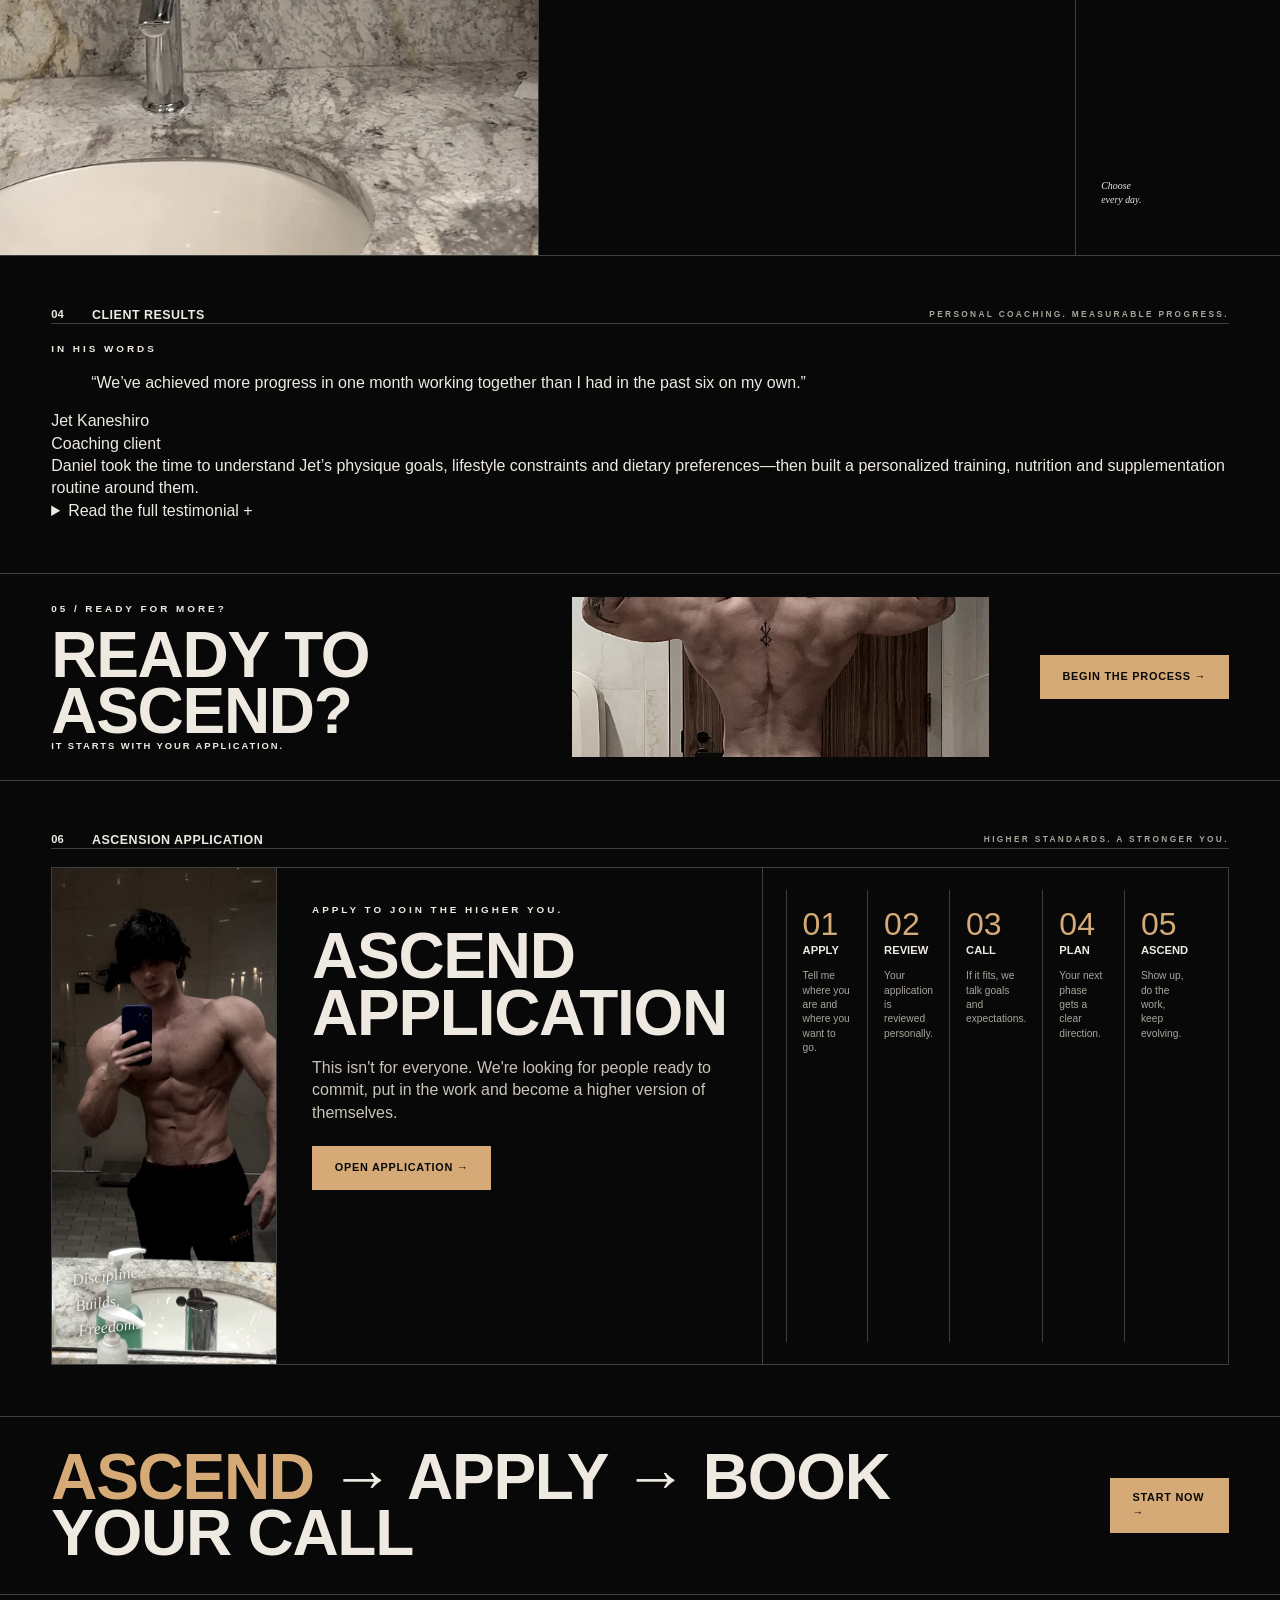
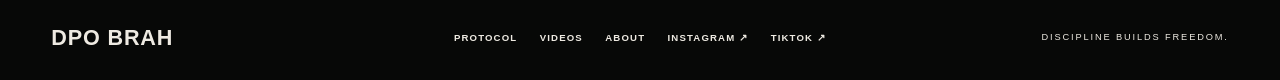
==== commit c9681a66: "Add client testimonial section" ====
--- a/index.html
+++ b/index.html
@@ -80,14 +80,39 @@
         <aside><strong>Same<br />discipline.<br />Different<br />levels.</strong><em>Choose<br />every day.</em></aside>
       </section>
 
+      <section class="section client-results" id="client-results" aria-labelledby="client-results-title">
+        <div class="section-bar"><b>04</b><h2 id="client-results-title">Client results</h2><span>Personal coaching. Measurable progress.</span></div>
+        <article class="testimonial-panel">
+          <div class="testimonial-feature">
+            <p class="kicker">In his words</p>
+            <blockquote>
+              <p>“We’ve achieved more progress in one month working together than I had in the past six on my own.”</p>
+            </blockquote>
+            <p class="testimonial-name">Jet Kaneshiro</p>
+            <p class="testimonial-role">Coaching client</p>
+          </div>
+          <div class="testimonial-support">
+            <p>Daniel took the time to understand Jet’s physique goals, lifestyle constraints and dietary preferences—then built a personalized training, nutrition and supplementation routine around them.</p>
+            <details class="testimonial-details">
+              <summary>Read the full testimonial <span aria-hidden="true">+</span></summary>
+              <div>
+                <p>When I first hired Daniel (dpo) as my coach, I was a little skeptical. I’ve never worked with a coach before, and I’ve heard of others having negative experiences with coaches underdelivering. However, after a little over a month working together, I am happy to report that I have absolutely zero regrets.</p>
+                <p>From day one, dpo has been extremely professional and responsive, and we’ve achieved more progress in one month working together than I had in the past six on my own. He went to great lengths to gain a comprehensive understanding of my physique goals, lifestyle constraints, and dietary preferences to create a personalized diet, training, and supplementation routine. Dpo was happy to explain the logic behind any of the choices he made, and whenever I had any questions, of which there were many, the longest I’d usually have to wait for a response was an hour.</p>
+                <p>All things considered, I would 100% recommend any prospective clients to hire dpo as a coach.</p>
+              </div>
+            </details>
+          </div>
+        </article>
+      </section>
+
       <section class="ready-band">
-        <div><p class="kicker">04 / Ready for more?</p><h2>Ready to ascend?</h2><p>It starts with your application.</p></div>
+        <div><p class="kicker">05 / Ready for more?</p><h2>Ready to ascend?</h2><p>It starts with your application.</p></div>
         <img src="assets/images/homepage/dpo-back.webp" alt="" loading="lazy" />
         <a class="button button-primary" href="/apply">Begin the process →</a>
       </section>
 
       <section class="section application" id="ascend" aria-labelledby="ascend-title">
-        <div class="section-bar"><b>05</b><h2 id="ascend-title">Ascension application</h2><span>Higher standards. A stronger you.</span></div>
+        <div class="section-bar"><b>06</b><h2 id="ascend-title">Ascension application</h2><span>Higher standards. A stronger you.</span></div>
         <div class="application-grid">
           <figure><img src="assets/images/homepage/dpo-physique.webp" alt="DPO physique portrait." loading="lazy" /><em>Discipline.<br />Builds.<br />Freedom.</em></figure>
           <div class="application-copy"><p class="kicker">Apply to join the higher you.</p><h3>Ascend<br />application</h3><p>This isn't for everyone. We're looking for people ready to commit, put in the work and become a higher version of themselves.</p><a class="button button-primary" href="/apply">Open application →</a></div>
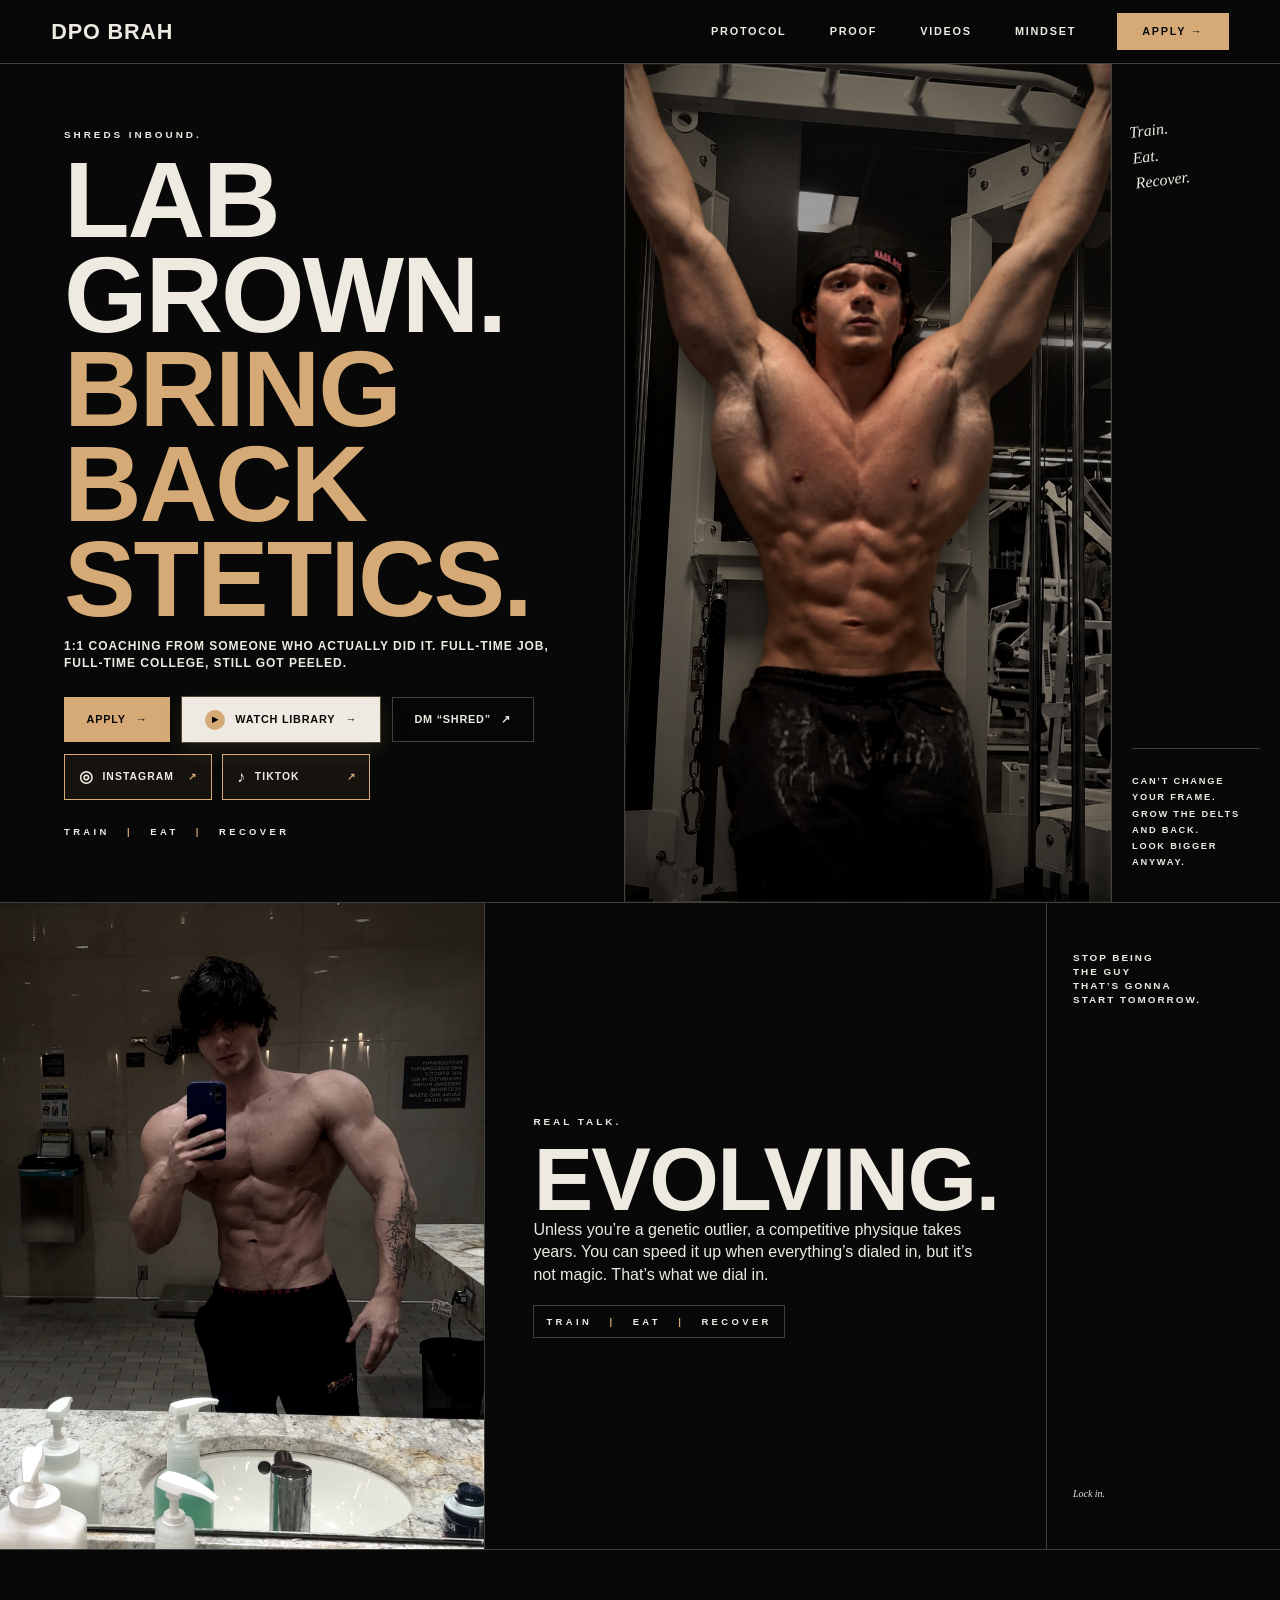
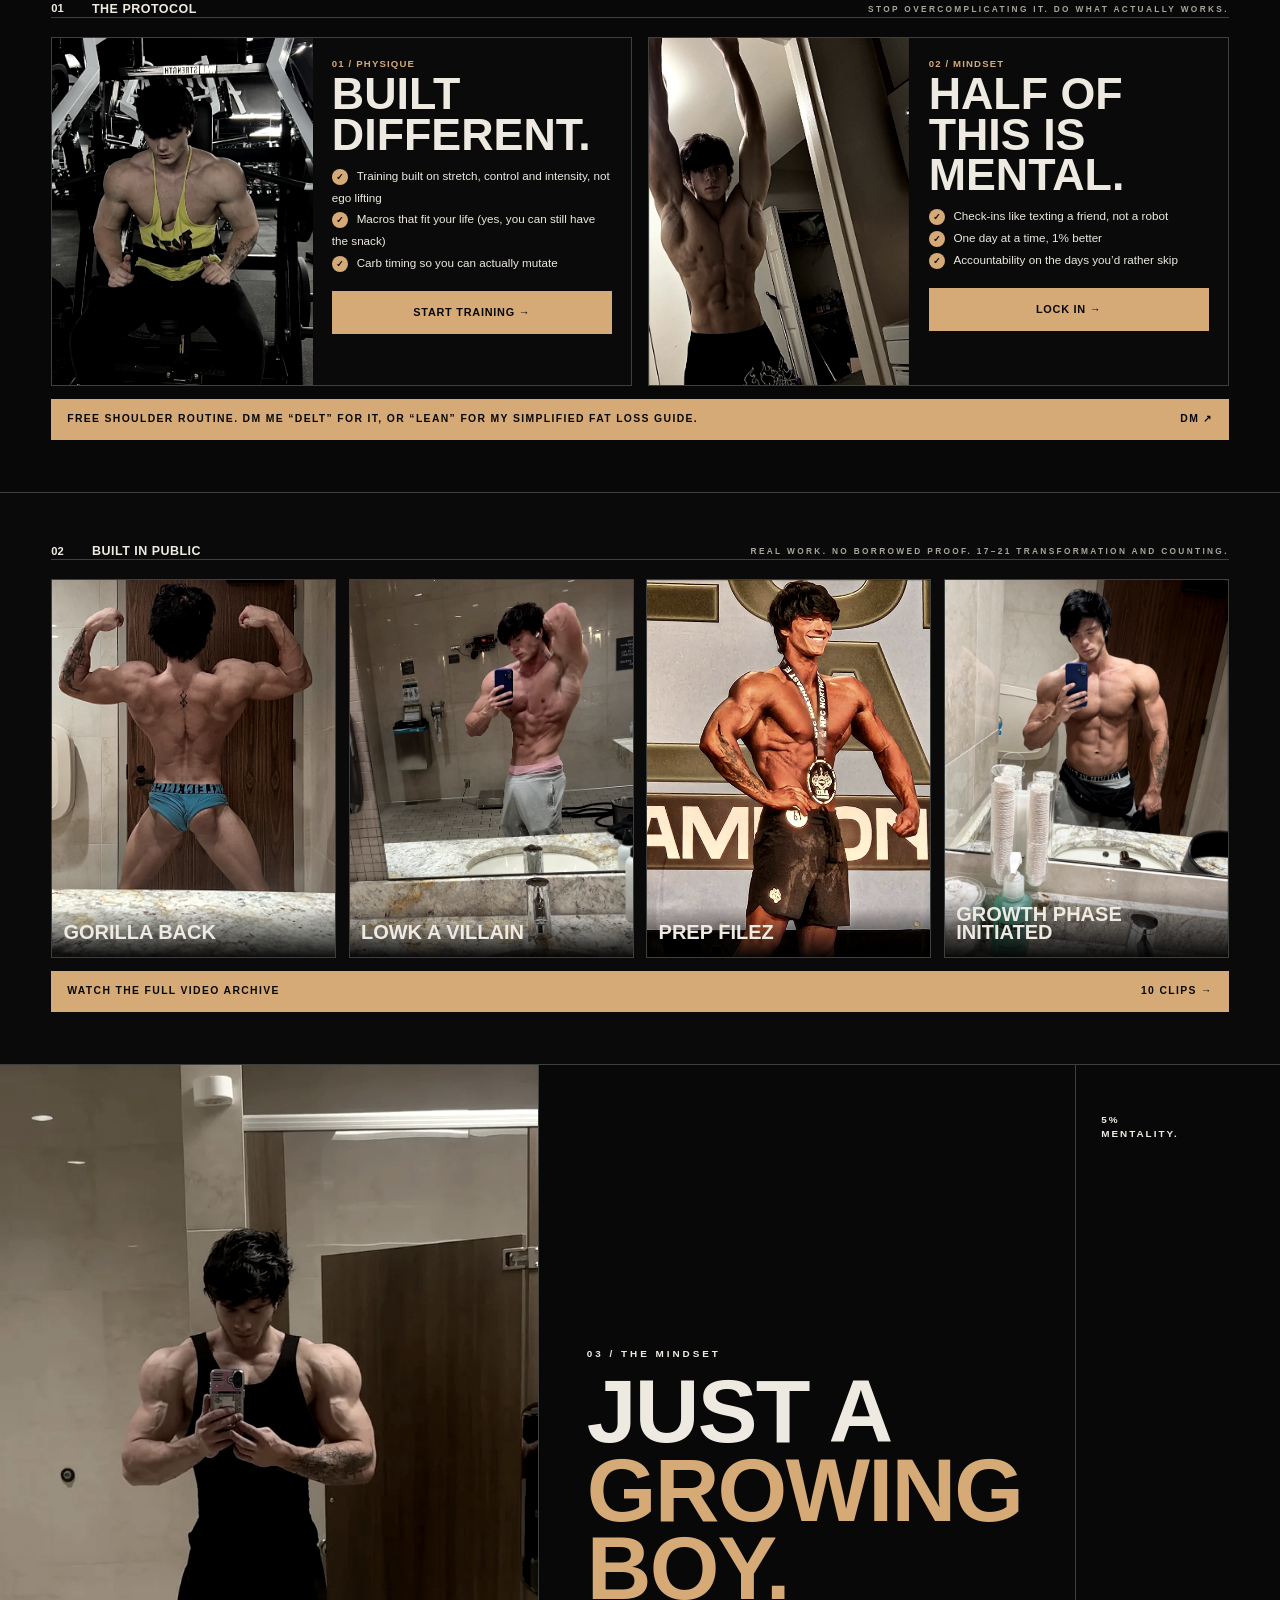
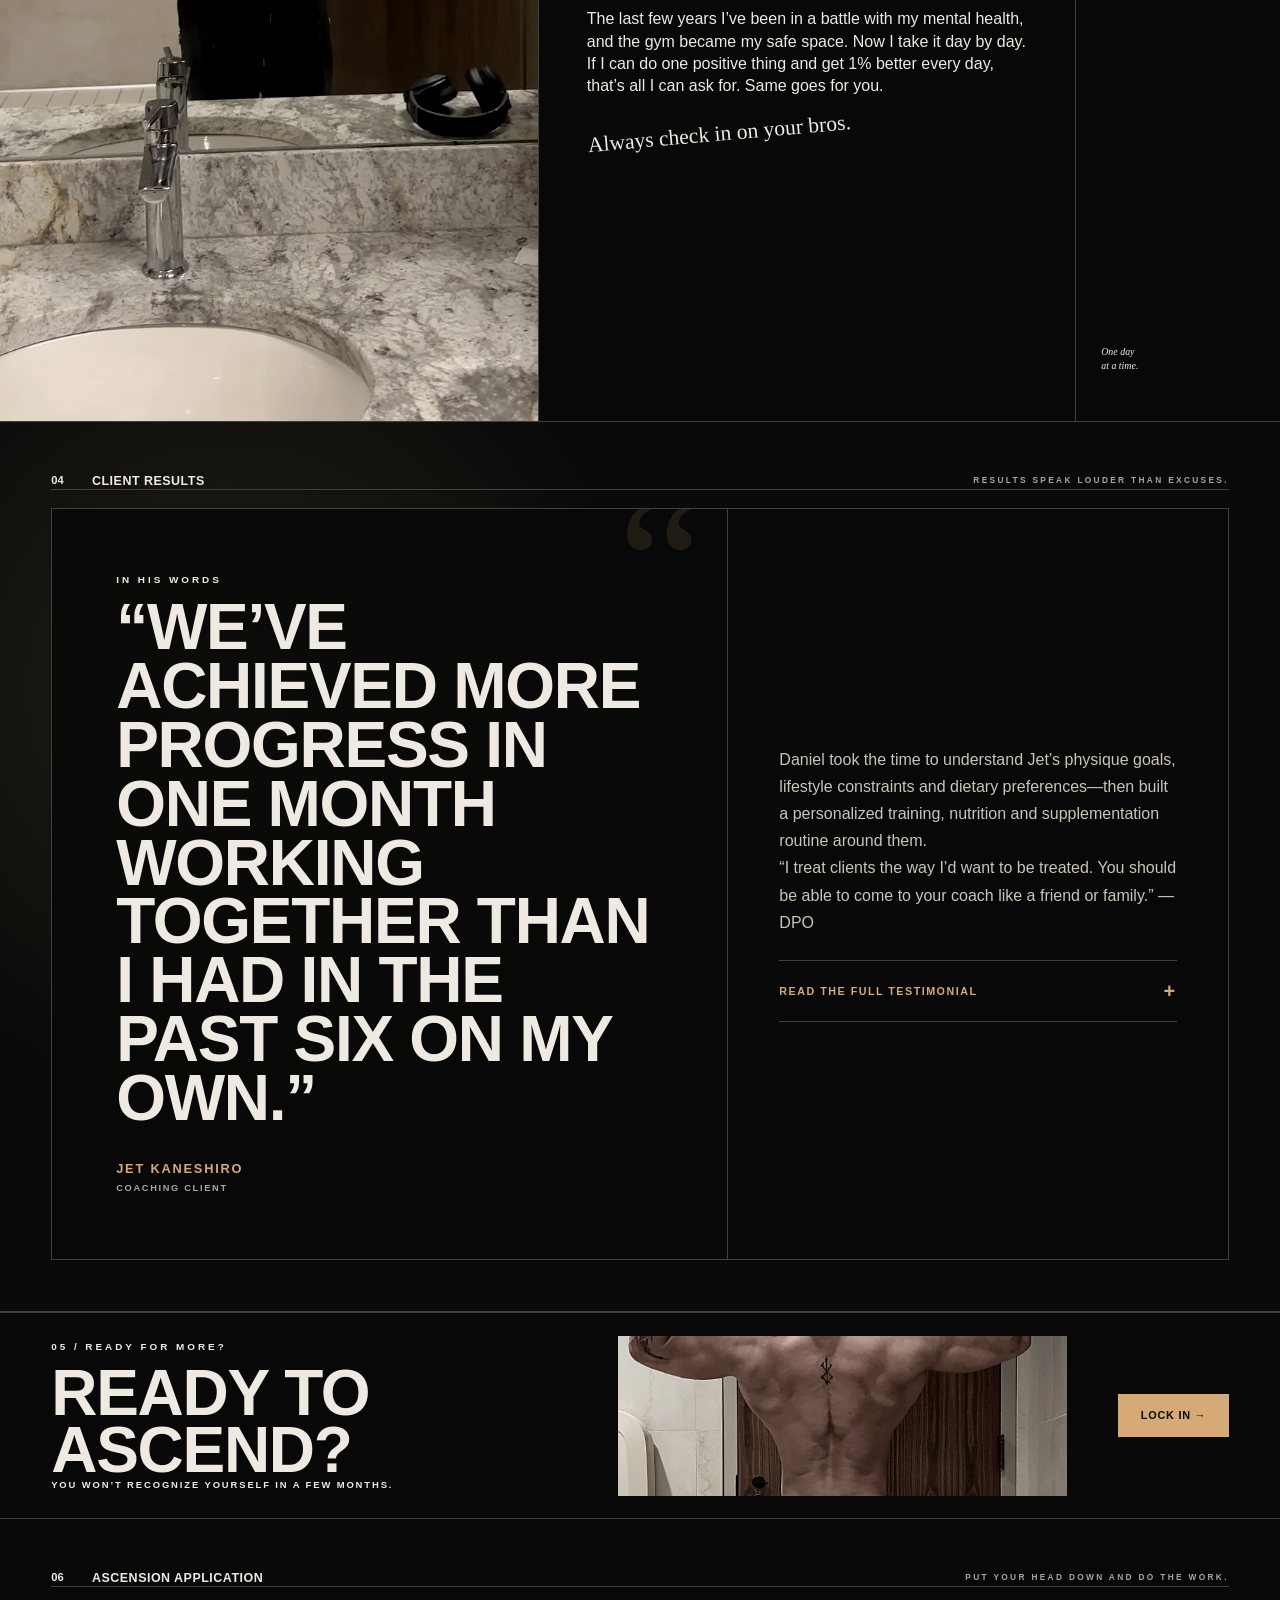
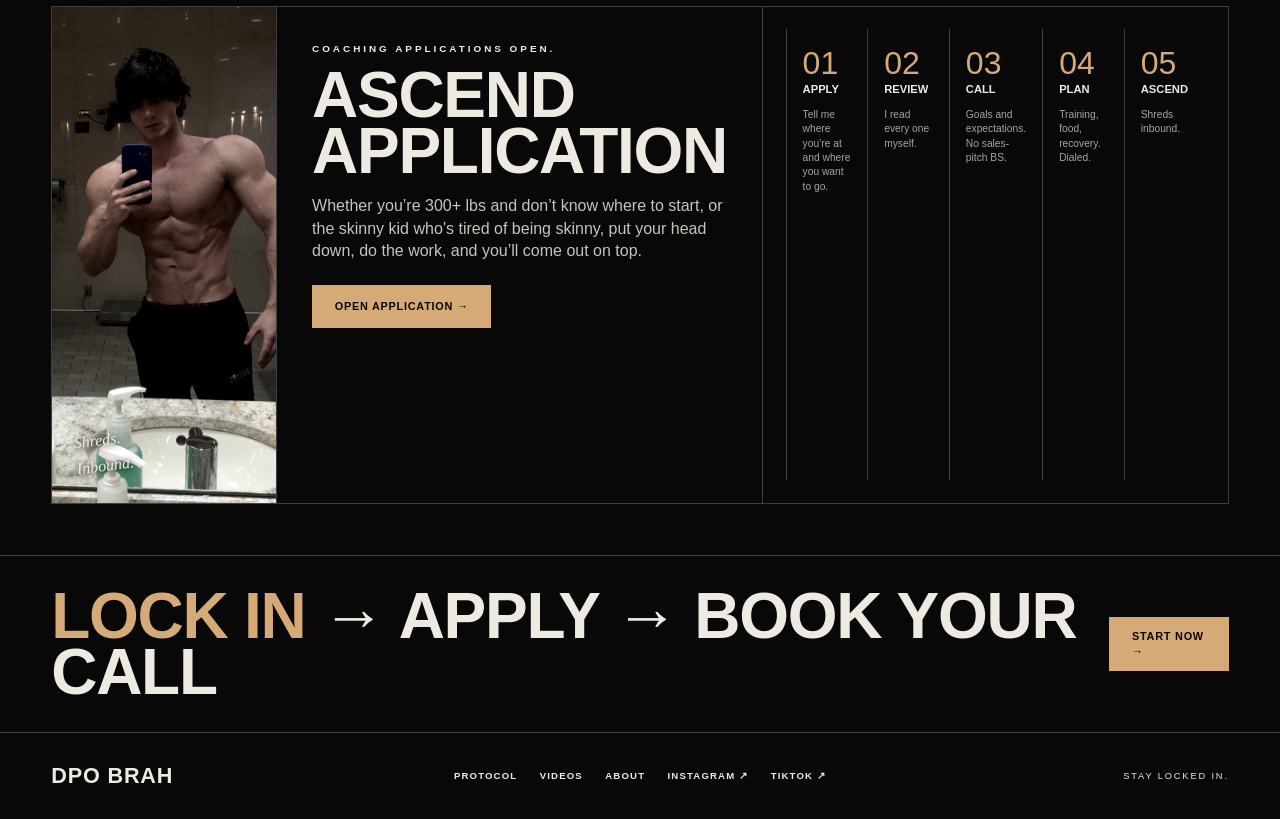
==== commit 2fe9f788: "Add files via upload" ====
--- a/index.html
+++ b/index.html
@@ -3,8 +3,8 @@
   <head>
     <meta charset="utf-8" />
     <meta name="viewport" content="width=device-width, initial-scale=1" />
-    <meta name="description" content="DPO Brah — physique, mindset, longevity and coaching." />
-    <title>DPO Brah — New Era Aesthetics</title>
+    <meta name="description" content="DPO Brah — 1:1 online physique coaching. Training, food and recovery, dialed in. DM SHRED or apply." />
+    <title>DPO Brah | 1:1 Coaching | Bring Back Stetics</title>
     <link rel="icon" href="favicon.svg" type="image/svg+xml" />
     <link rel="stylesheet" href="styles.css" />
     <script src="app.js" defer></script>
@@ -23,65 +23,67 @@
     <main id="main">
       <section class="hero poster-grid" aria-labelledby="hero-title">
         <div class="hero-copy">
-          <p class="kicker">Discipline creates freedom.</p>
-          <h1 id="hero-title">Lab grown.<br /><span>New era aesthetics.</span></h1>
-          <p class="hero-line">A higher you starts with discipline.</p>
+          <p class="kicker">shreds inbound.</p>
+          <h1 id="hero-title">Lab grown.<br /><span>bring back stetics.</span></h1>
+          <p class="hero-line">1:1 coaching from someone who actually did it. Full-time job, full-time college, still got peeled.</p>
           <div class="hero-actions">
             <a class="button button-primary" href="/apply">Apply <span>→</span></a>
             <a class="button button-library" href="/videos"><i class="play-dot">▶</i> Watch library <span>→</span></a>
+            <a class="button button-ghost" href="https://ig.me/m/dpo_brah" target="_blank" rel="noopener noreferrer">DM “SHRED” <span>↗</span></a>
           </div>
           <nav class="social-links" aria-label="DPO Brah social media">
             <a href="https://www.instagram.com/dpo_brah/" target="_blank" rel="noopener noreferrer"><span aria-hidden="true">◎</span> Instagram <b>↗</b></a>
             <a href="https://www.tiktok.com/discover/dpo_brah" target="_blank" rel="noopener noreferrer"><span aria-hidden="true">♪</span> TikTok <b>↗</b></a>
           </nav>
-          <p class="axis">Physique <b>|</b> Mindset <b>|</b> Longevity</p>
+          <p class="axis">Train <b>|</b> Eat <b>|</b> Recover</p>
         </div>
         <figure class="hero-media hero-depth-scene" data-depth-scene>
           <img class="depth-background" src="assets/images/homepage/dpo-hero-background-preview.png" alt="" fetchpriority="high" />
           <img class="depth-subject" src="assets/images/homepage/dpo-hero-cutout-preview.png" alt="DPO training shirtless on a gym cable machine." fetchpriority="high" />
         </figure>
-        <aside class="hero-note"><em>Discipline.<br />Builds.<br />Freedom.</em><p>More than a physique.<br />A higher standard.<br />A stronger you.</p></aside>
+        <aside class="hero-note"><em>Train.<br />Eat.<br />Recover.</em><p>Can’t change your frame.<br />Grow the delts and back.<br />Look bigger anyway.</p></aside>
       </section>
 
       <section class="manifesto band-grid" aria-label="DPO philosophy">
         <figure><img src="assets/images/homepage/dpo-physique.webp" alt="DPO taking a shirtless mirror portrait." loading="lazy" /></figure>
-        <div><p class="kicker">More than a program.</p><h2>Evolving.</h2><p>This isn't about getting bigger overnight. It's about becoming a higher standard.</p><p class="axis boxed">Physique <b>|</b> Mindset <b>|</b> Longevity</p></div>
-        <aside><strong>Lifetime gains<br />start with<br />a single<br />decision.</strong><em>Built to last.</em></aside>
+        <div><p class="kicker">Real talk.</p><h2>Evolving.</h2><p>Unless you’re a genetic outlier, a competitive physique takes years. You can speed it up when everything’s dialed in, but it’s not magic. That’s what we dial in.</p><p class="axis boxed">Train <b>|</b> Eat <b>|</b> Recover</p></div>
+        <aside><strong>Stop being<br />the guy<br />that’s gonna<br />start tomorrow.</strong><em>Lock in.</em></aside>
       </section>
 
       <section class="section compact" id="protocol" aria-labelledby="protocol-title">
-        <div class="section-bar"><b>01</b><h2 id="protocol-title">The protocol</h2><span>Real systems. Real progress. Real you.</span></div>
+        <div class="section-bar"><b>01</b><h2 id="protocol-title">The protocol</h2><span>Stop overcomplicating it. Do what actually works.</span></div>
         <div class="protocol-grid">
           <article class="protocol-card">
             <img src="assets/images/homepage/dpo-training.webp" alt="DPO seated in a gym after training." loading="lazy" />
-            <div><p class="card-no">01 / PHYSIQUE</p><h3>Built for real.</h3><ul><li>Structured training</li><li>Progressive overload</li><li>Long-term thinking</li></ul><a class="button button-primary" href="/apply">Start training →</a></div>
+            <div><p class="card-no">01 / PHYSIQUE</p><h3>Built different.</h3><ul><li>Training built on stretch, control and intensity, not ego lifting</li><li>Macros that fit your life (yes, you can still have the snack)</li><li>Carb timing so you can actually mutate</li></ul><a class="button button-primary" href="/apply">Start training →</a></div>
           </article>
           <article class="protocol-card">
             <img src="assets/images/homepage/dpo-mindset.webp" alt="DPO posing with both arms raised." loading="lazy" />
-            <div><p class="card-no">02 / MINDSET</p><h3>More than a workout.</h3><ul><li>Higher standards</li><li>Daily consistency</li><li>Accountability</li></ul><a class="button button-primary" href="/apply">Begin the process →</a></div>
+            <div><p class="card-no">02 / MINDSET</p><h3>Half of this is mental.</h3><ul><li>Check-ins like texting a friend, not a robot</li><li>One day at a time, 1% better</li><li>Accountability on the days you’d rather skip</li></ul><a class="button button-primary" href="/apply">Lock in →</a></div>
           </article>
         </div>
+        <a class="archive-strip" href="https://ig.me/m/dpo_brah" target="_blank" rel="noopener noreferrer"><span>Free shoulder routine. DM me “DELT” for it, or “LEAN” for my simplified fat loss guide.</span><b>DM ↗</b></a>
       </section>
 
       <section class="section compact proof" id="proof" aria-labelledby="proof-title">
-        <div class="section-bar"><b>02</b><h2 id="proof-title">Built in public</h2><span>Real work. No borrowed proof.</span></div>
+        <div class="section-bar"><b>02</b><h2 id="proof-title">Built in public</h2><span>Real work. No borrowed proof. 17–21 transformation and counting.</span></div>
         <div class="proof-grid">
-          <figure><img src="assets/images/homepage/dpo-back.webp" alt="DPO showing back development." loading="lazy" /><figcaption>Discipline hits different</figcaption></figure>
-          <figure><img src="assets/images/homepage/dpo-aesthetic.webp" alt="DPO posing with one arm overhead." loading="lazy" /><figcaption>Consistency compounds</figcaption></figure>
-          <figure><img src="assets/images/homepage/dpo-competition.webp" alt="DPO on a bodybuilding competition stage." loading="lazy" /><figcaption>Earned under lights</figcaption></figure>
-          <figure><img src="assets/images/homepage/dpo-detail.webp" alt="DPO taking a front mirror portrait." loading="lazy" /><figcaption>Still evolving</figcaption></figure>
+          <figure><img src="assets/images/homepage/dpo-back.webp" alt="DPO showing back development." loading="lazy" /><figcaption>Gorilla back</figcaption></figure>
+          <figure><img src="assets/images/homepage/dpo-aesthetic.webp" alt="DPO posing with one arm overhead." loading="lazy" /><figcaption>Lowk a villain</figcaption></figure>
+          <figure><img src="assets/images/homepage/dpo-competition.webp" alt="DPO on a bodybuilding competition stage." loading="lazy" /><figcaption>Prep filez</figcaption></figure>
+          <figure><img src="assets/images/homepage/dpo-detail.webp" alt="DPO taking a front mirror portrait." loading="lazy" /><figcaption>Growth phase initiated</figcaption></figure>
         </div>
         <a class="archive-strip" href="videos.html"><span>Watch the full video archive</span><b>10 clips →</b></a>
       </section>
 
       <section class="mindset band-grid" id="mindset" aria-labelledby="mindset-title">
         <figure><img src="assets/images/homepage/dpo-hero.webp" alt="DPO taking a mirror portrait in a black tank." loading="lazy" /></figure>
-        <div><p class="kicker">03 / The mindset</p><h2 id="mindset-title">Just a<br /><span>growing boy.</span></h2><p>Progress isn't about being perfect. It's about showing up, learning and becoming a little better than you were yesterday.</p><em class="signature">Keep going.</em></div>
-        <aside><strong>Same<br />discipline.<br />Different<br />levels.</strong><em>Choose<br />every day.</em></aside>
+        <div><p class="kicker">03 / The mindset</p><h2 id="mindset-title">Just a<br /><span>growing boy.</span></h2><p>The last few years I’ve been in a battle with my mental health, and the gym became my safe space. Now I take it day by day. If I can do one positive thing and get 1% better every day, that’s all I can ask for. Same goes for you.</p><em class="signature">Always check in on your bros.</em></div>
+        <aside><strong>5%<br />mentality.</strong><em>One day<br />at a time.</em></aside>
       </section>
 
       <section class="section client-results" id="client-results" aria-labelledby="client-results-title">
-        <div class="section-bar"><b>04</b><h2 id="client-results-title">Client results</h2><span>Personal coaching. Measurable progress.</span></div>
+        <div class="section-bar"><b>04</b><h2 id="client-results-title">Client results</h2><span>Results speak louder than excuses.</span></div>
         <article class="testimonial-panel">
           <div class="testimonial-feature">
             <p class="kicker">In his words</p>
@@ -93,6 +95,7 @@
           </div>
           <div class="testimonial-support">
             <p>Daniel took the time to understand Jet’s physique goals, lifestyle constraints and dietary preferences—then built a personalized training, nutrition and supplementation routine around them.</p>
+            <p>“I treat clients the way I’d want to be treated. You should be able to come to your coach like a friend or family.” — DPO</p>
             <details class="testimonial-details">
               <summary>Read the full testimonial <span aria-hidden="true">+</span></summary>
               <div>
@@ -106,23 +109,23 @@
       </section>
 
       <section class="ready-band">
-        <div><p class="kicker">05 / Ready for more?</p><h2>Ready to ascend?</h2><p>It starts with your application.</p></div>
+        <div><p class="kicker">05 / Ready for more?</p><h2>Ready to ascend?</h2><p>You won’t recognize yourself in a few months.</p></div>
         <img src="assets/images/homepage/dpo-back.webp" alt="" loading="lazy" />
-        <a class="button button-primary" href="/apply">Begin the process →</a>
+        <a class="button button-primary" href="/apply">Lock in →</a>
       </section>
 
       <section class="section application" id="ascend" aria-labelledby="ascend-title">
-        <div class="section-bar"><b>06</b><h2 id="ascend-title">Ascension application</h2><span>Higher standards. A stronger you.</span></div>
+        <div class="section-bar"><b>06</b><h2 id="ascend-title">Ascension application</h2><span>Put your head down and do the work.</span></div>
         <div class="application-grid">
-          <figure><img src="assets/images/homepage/dpo-physique.webp" alt="DPO physique portrait." loading="lazy" /><em>Discipline.<br />Builds.<br />Freedom.</em></figure>
-          <div class="application-copy"><p class="kicker">Apply to join the higher you.</p><h3>Ascend<br />application</h3><p>This isn't for everyone. We're looking for people ready to commit, put in the work and become a higher version of themselves.</p><a class="button button-primary" href="/apply">Open application →</a></div>
-          <ol class="process"><li><b>01</b><span>Apply</span><small>Tell me where you are and where you want to go.</small></li><li><b>02</b><span>Review</span><small>Your application is reviewed personally.</small></li><li><b>03</b><span>Call</span><small>If it fits, we talk goals and expectations.</small></li><li><b>04</b><span>Plan</span><small>Your next phase gets a clear direction.</small></li><li><b>05</b><span>Ascend</span><small>Show up, do the work, keep evolving.</small></li></ol>
+          <figure><img src="assets/images/homepage/dpo-physique.webp" alt="DPO physique portrait." loading="lazy" /><em>Shreds.<br />Inbound.</em></figure>
+          <div class="application-copy"><p class="kicker">Coaching applications open.</p><h3>Ascend<br />application</h3><p>Whether you’re 300+ lbs and don’t know where to start, or the skinny kid who’s tired of being skinny, put your head down, do the work, and you’ll come out on top.</p><a class="button button-primary" href="/apply">Open application →</a></div>
+          <ol class="process"><li><b>01</b><span>Apply</span><small>Tell me where you’re at and where you want to go.</small></li><li><b>02</b><span>Review</span><small>I read every one myself.</small></li><li><b>03</b><span>Call</span><small>Goals and expectations. No sales-pitch BS.</small></li><li><b>04</b><span>Plan</span><small>Training, food, recovery. Dialed.</small></li><li><b>05</b><span>Ascend</span><small>Shreds inbound.</small></li></ol>
         </div>
       </section>
 
-      <section class="final-cta"><h2><span>Ascend</span> → Apply → Book your call</h2><a class="button button-primary" href="/apply">Start now →</a></section>
+      <section class="final-cta"><h2><span>Lock in</span> → Apply → Book your call</h2><a class="button button-primary" href="/apply">Start now →</a></section>
     </main>
 
-    <footer class="site-footer"><a class="wordmark" href="index.html">DPO BRAH</a><nav><a href="#protocol">Protocol</a><a href="videos.html">Videos</a><a href="#mindset">About</a><a href="https://www.instagram.com/dpo_brah/" target="_blank" rel="noopener noreferrer">Instagram ↗</a><a href="https://www.tiktok.com/discover/dpo_brah" target="_blank" rel="noopener noreferrer">TikTok ↗</a></nav><p>Discipline builds freedom.</p></footer>
+    <footer class="site-footer"><a class="wordmark" href="index.html">DPO BRAH</a><nav><a href="#protocol">Protocol</a><a href="videos.html">Videos</a><a href="#mindset">About</a><a href="https://www.instagram.com/dpo_brah/" target="_blank" rel="noopener noreferrer">Instagram ↗</a><a href="https://www.tiktok.com/discover/dpo_brah" target="_blank" rel="noopener noreferrer">TikTok ↗</a></nav><p>Stay locked in.</p></footer>
   </body>
 </html>
--- a/styles.css
+++ b/styles.css
@@ -2,7 +2,7 @@
 *{box-sizing:border-box}html{scroll-behavior:smooth;background:var(--ink)}body{margin:0;color:var(--paper);background:var(--ink);font:16px/1.4 var(--sans)}img{display:block;width:100%}figure,p,h1,h2,h3{margin:0}a{color:inherit;text-decoration:none}button{font:inherit}:focus-visible{outline:2px solid var(--bronze);outline-offset:3px}.skip-link{position:fixed;top:-5rem;left:1rem;z-index:100;padding:.7rem 1rem;color:#000;background:var(--paper)}.skip-link:focus{top:1rem}
 body:before{content:"";position:fixed;inset:0;z-index:-1;pointer-events:none;opacity:.12;background-image:repeating-linear-gradient(90deg,transparent 0,transparent 119px,rgba(255,255,255,.045) 120px),radial-gradient(circle at 30% 10%,#343125 0,transparent 35%)}
 .site-header{position:sticky;top:0;z-index:40;display:flex;align-items:center;min-height:4rem;padding:.6rem clamp(1rem,4vw,3.4rem);border-bottom:1px solid var(--line);background:rgba(7,8,7,.96)}.wordmark{font:900 1.35rem/1 var(--sans);letter-spacing:.04em}.site-nav{display:flex;align-items:center;gap:clamp(1rem,3vw,2.8rem);margin-left:auto;text-transform:uppercase;font-size:.68rem;font-weight:900;letter-spacing:.16em}.site-nav a{padding:.7rem .15rem}.site-nav a:hover{color:var(--bronze)}.site-nav .nav-cta{min-width:7rem;padding:.7rem 1rem;color:#0a0a08;background:var(--bronze);text-align:center}.site-nav .nav-cta:hover{color:#0a0a08;background:var(--paper)}.menu-toggle{display:none;margin-left:auto;color:var(--paper);border:0;background:transparent;text-transform:uppercase;font-size:.7rem;font-weight:900;letter-spacing:.15em}
-.poster-grid{display:grid;grid-template-columns:minmax(0,1.15fr) minmax(20rem,.9fr) 10.5rem;min-height:39rem;border-bottom:1px solid var(--line)}.hero-copy{display:flex;flex-direction:column;justify-content:center;padding:clamp(2rem,5vw,4.5rem)}.kicker{margin-bottom:.7rem;text-transform:uppercase;font-size:.62rem;font-weight:900;letter-spacing:.3em}.hero h1,.band-grid h2,.section-bar h2,.ready-band h2,.application h3,.final-cta h2,.archive-hero h1,.archive-toolbar h2,.dialog-meta h2{font-family:var(--display);font-weight:900;text-transform:uppercase;letter-spacing:-.02em;line-height:.88}.hero h1{font-size:clamp(4.7rem,8.4vw,9rem)}.hero h1 span,.mindset h2 span,.final-cta h2 span,.archive-hero h1 span{color:var(--bronze)}.hero-line{margin-top:.75rem;text-transform:uppercase;font-size:.75rem;font-weight:900;letter-spacing:.08em}.hero-actions{display:flex;gap:.75rem;margin-top:1.6rem}.button{display:inline-flex;align-items:center;justify-content:center;gap:.65rem;min-height:2.7rem;padding:.7rem 1.35rem;border:1px solid var(--line);text-transform:uppercase;font-size:.68rem;font-weight:900;letter-spacing:.07em;transition:.18s ease}.button:hover{transform:translateY(-2px)}.button-primary{color:#080808;border-color:var(--bronze);background:var(--bronze)}.button-ghost{background:rgba(0,0,0,.25)}.button-library{min-width:11rem;color:#080808;border-color:var(--paper);background:var(--paper);box-shadow:0 0 0 1px rgba(213,170,118,.35),0 8px 24px rgba(213,170,118,.14)}.button-library:hover{border-color:var(--bronze);background:var(--bronze)}.play-dot{display:grid;width:1.25rem;height:1.25rem;place-items:center;color:#000;border-radius:50%;background:var(--bronze);font-size:.5rem;font-style:normal}.social-links{display:flex;gap:.65rem;margin-top:.8rem}.social-links a{display:flex;align-items:center;gap:.55rem;min-width:9.25rem;padding:.65rem .85rem;border:1px solid var(--bronze);background:rgba(213,170,118,.07);text-transform:uppercase;font-size:.65rem;font-weight:900;letter-spacing:.1em;transition:.18s ease}.social-links a:hover{color:#080808;background:var(--bronze);transform:translateY(-2px)}.social-links a span{font-size:1rem}.social-links a b{margin-left:auto;color:var(--bronze)}.social-links a:hover b{color:#080808}.axis{margin-top:1.6rem;text-transform:uppercase;font-size:.59rem;font-weight:900;letter-spacing:.36em}.axis b{margin:0 .7rem;color:var(--bronze)}.hero-media{position:relative;min-width:0;overflow:hidden;border-inline:1px solid var(--line);background:#050605;isolation:isolate;perspective:900px}.hero-media img{position:absolute;inset:0;width:100%;height:100%;object-fit:cover;object-position:50% 28%}.hero-depth-scene:after{content:"";position:absolute;z-index:2;inset:0;pointer-events:none;background:radial-gradient(circle at 52% 50%,transparent 22%,rgba(0,0,0,.12) 68%,rgba(0,0,0,.5) 100%);box-shadow:inset 0 0 0 1px rgba(213,170,118,.08)}.depth-background{z-index:0;transform:scale(1.035);filter:saturate(.62) contrast(1.14) brightness(.68);transition:transform .45s cubic-bezier(.2,.7,.2,1)}.depth-subject{z-index:1;transform:translate3d(var(--depth-x,0),var(--depth-y,0),70px) scale(1.075);filter:saturate(.82) contrast(1.14) brightness(.93) drop-shadow(0 22px 18px rgba(0,0,0,.72)) drop-shadow(0 0 20px rgba(213,170,118,.1));transition:transform .24s cubic-bezier(.2,.7,.2,1),filter .24s ease;will-change:transform}.hero-depth-scene:hover .depth-background{transform:scale(1.015)}.hero-depth-scene:hover .depth-subject{filter:saturate(.94) contrast(1.12) brightness(.98) drop-shadow(0 28px 22px rgba(0,0,0,.82)) drop-shadow(0 0 28px rgba(213,170,118,.16))}.hero-note{display:flex;flex-direction:column;justify-content:space-between;padding:3rem 1.25rem 2rem}.hero-note em,.application figure em{font-family:var(--hand);font-size:1rem;line-height:1.6;transform:rotate(-7deg)}.hero-note p{padding-top:1.5rem;border-top:1px solid var(--line);text-transform:uppercase;font-size:.58rem;font-weight:900;letter-spacing:.19em;line-height:1.75}
+.poster-grid{display:grid;grid-template-columns:minmax(0,1.15fr) minmax(20rem,.9fr) 10.5rem;min-height:39rem;border-bottom:1px solid var(--line)}.hero-copy{display:flex;flex-direction:column;justify-content:center;padding:clamp(2rem,5vw,4.5rem)}.kicker{margin-bottom:.7rem;text-transform:uppercase;font-size:.62rem;font-weight:900;letter-spacing:.3em}.hero h1,.band-grid h2,.section-bar h2,.ready-band h2,.application h3,.final-cta h2,.archive-hero h1,.archive-toolbar h2,.dialog-meta h2{font-family:var(--display);font-weight:900;text-transform:uppercase;letter-spacing:-.02em;line-height:.88}.hero h1{font-size:clamp(4.7rem,8.4vw,9rem)}.hero h1 span,.mindset h2 span,.final-cta h2 span,.archive-hero h1 span{color:var(--bronze)}.hero-line{margin-top:.75rem;text-transform:uppercase;font-size:.75rem;font-weight:900;letter-spacing:.08em}.hero-actions{display:flex;flex-wrap:wrap;gap:.75rem;margin-top:1.6rem}.button{display:inline-flex;align-items:center;justify-content:center;gap:.65rem;min-height:2.7rem;padding:.7rem 1.35rem;border:1px solid var(--line);text-transform:uppercase;font-size:.68rem;font-weight:900;letter-spacing:.07em;transition:.18s ease}.button:hover{transform:translateY(-2px)}.button-primary{color:#080808;border-color:var(--bronze);background:var(--bronze)}.button-ghost{background:rgba(0,0,0,.25)}.button-library{min-width:11rem;color:#080808;border-color:var(--paper);background:var(--paper);box-shadow:0 0 0 1px rgba(213,170,118,.35),0 8px 24px rgba(213,170,118,.14)}.button-library:hover{border-color:var(--bronze);background:var(--bronze)}.play-dot{display:grid;width:1.25rem;height:1.25rem;place-items:center;color:#000;border-radius:50%;background:var(--bronze);font-size:.5rem;font-style:normal}.social-links{display:flex;gap:.65rem;margin-top:.8rem}.social-links a{display:flex;align-items:center;gap:.55rem;min-width:9.25rem;padding:.65rem .85rem;border:1px solid var(--bronze);background:rgba(213,170,118,.07);text-transform:uppercase;font-size:.65rem;font-weight:900;letter-spacing:.1em;transition:.18s ease}.social-links a:hover{color:#080808;background:var(--bronze);transform:translateY(-2px)}.social-links a span{font-size:1rem}.social-links a b{margin-left:auto;color:var(--bronze)}.social-links a:hover b{color:#080808}.axis{margin-top:1.6rem;text-transform:uppercase;font-size:.59rem;font-weight:900;letter-spacing:.36em}.axis b{margin:0 .7rem;color:var(--bronze)}.hero-media{position:relative;min-width:0;overflow:hidden;border-inline:1px solid var(--line);background:#050605;isolation:isolate;perspective:900px}.hero-media img{position:absolute;inset:0;width:100%;height:100%;object-fit:cover;object-position:50% 28%}.hero-depth-scene:after{content:"";position:absolute;z-index:2;inset:0;pointer-events:none;background:radial-gradient(circle at 52% 50%,transparent 22%,rgba(0,0,0,.12) 68%,rgba(0,0,0,.5) 100%);box-shadow:inset 0 0 0 1px rgba(213,170,118,.08)}.depth-background{z-index:0;transform:scale(1.035);filter:saturate(.62) contrast(1.14) brightness(.68);transition:transform .45s cubic-bezier(.2,.7,.2,1)}.depth-subject{z-index:1;transform:translate3d(var(--depth-x,0),var(--depth-y,0),70px) scale(1.075);filter:saturate(.82) contrast(1.14) brightness(.93) drop-shadow(0 22px 18px rgba(0,0,0,.72)) drop-shadow(0 0 20px rgba(213,170,118,.1));transition:transform .24s cubic-bezier(.2,.7,.2,1),filter .24s ease;will-change:transform}.hero-depth-scene:hover .depth-background{transform:scale(1.015)}.hero-depth-scene:hover .depth-subject{filter:saturate(.94) contrast(1.12) brightness(.98) drop-shadow(0 28px 22px rgba(0,0,0,.82)) drop-shadow(0 0 28px rgba(213,170,118,.16))}.hero-note{display:flex;flex-direction:column;justify-content:space-between;padding:3rem 1.25rem 2rem}.hero-note em,.application figure em{font-family:var(--hand);font-size:1rem;line-height:1.6;transform:rotate(-7deg)}.hero-note p{padding-top:1.5rem;border-top:1px solid var(--line);text-transform:uppercase;font-size:.58rem;font-weight:900;letter-spacing:.19em;line-height:1.75}
 .band-grid{display:grid;grid-template-columns:1fr 1.1fr .48fr;min-height:21rem;border-bottom:1px solid var(--line)}.band-grid>figure{overflow:hidden}.band-grid>figure img{height:100%;object-fit:cover;filter:saturate(.55) contrast(1.12)}.band-grid>div{display:flex;flex-direction:column;justify-content:center;padding:2.2rem 3rem;border-inline:1px solid var(--line)}.band-grid h2{font-size:clamp(3.7rem,7vw,7rem)}.band-grid>div>p:not(.kicker):not(.axis){max-width:31rem}.band-grid .boxed{align-self:flex-start;margin-top:1.2rem;padding:.55rem .75rem;border:1px solid var(--line)}.band-grid>aside{display:flex;flex-direction:column;justify-content:space-between;padding:3rem 1.6rem;text-transform:uppercase;font-size:.62rem;letter-spacing:.2em}.band-grid>aside em{font-family:var(--hand);text-transform:none;letter-spacing:0}
 .section{padding:3.2rem clamp(1rem,4vw,3.4rem)}.compact{border-bottom:1px solid var(--line)}.section-bar{display:grid;grid-template-columns:2rem auto 1fr;align-items:center;gap:.55rem;margin-bottom:1.15rem;border-bottom:1px solid var(--line)}.section-bar>b{font-size:.7rem}.section-bar h2{font:900 .78rem/1 var(--sans);letter-spacing:.04em}.section-bar span{justify-self:end;text-transform:uppercase;color:var(--muted);font-size:.52rem;font-weight:900;letter-spacing:.28em}.protocol-grid{display:grid;grid-template-columns:1fr 1fr;gap:1rem}.protocol-card{display:grid;grid-template-columns:.9fr 1.1fr;min-height:18rem;border:1px solid var(--line);background:rgba(10,11,10,.78)}.protocol-card>img{height:100%;object-fit:cover;filter:saturate(.6) contrast(1.1)}.protocol-card>div{padding:1.2rem}.card-no{color:var(--bronze);font-size:.6rem;font-weight:900;letter-spacing:.12em}.protocol-card h3{margin:.2rem 0 .7rem;font:900 clamp(2rem,3.5vw,3.5rem)/.9 var(--display);text-transform:uppercase}.protocol-card ul{margin:.5rem 0 1.1rem;padding:0;list-style:none;font-size:.73rem;line-height:1.85}.protocol-card li:before{content:"✓";display:inline-grid;width:1rem;height:1rem;margin-right:.55rem;place-items:center;color:#111;border-radius:50%;background:var(--bronze);font-size:.58rem;font-weight:900}.protocol-card .button{width:100%}
 .proof{background:#090a09}.proof-grid{display:grid;grid-template-columns:repeat(4,1fr);gap:.8rem}.proof-grid figure{position:relative;min-height:19rem;overflow:hidden;border:1px solid var(--line)}.proof-grid img{height:100%;object-fit:cover;filter:saturate(.64) contrast(1.15);transition:.3s ease}.proof-grid figure:hover img{transform:scale(1.025);filter:saturate(.9)}.proof-grid figcaption{position:absolute;inset:auto 0 0;padding:1rem .7rem;background:linear-gradient(transparent,rgba(0,0,0,.95));font:900 1.25rem/.9 var(--display);text-transform:uppercase}.archive-strip{display:flex;justify-content:space-between;margin-top:.8rem;padding:.85rem 1rem;color:#080808;background:var(--bronze);text-transform:uppercase;font-size:.65rem;font-weight:900;letter-spacing:.13em}
@@ -16,4 +16,6 @@
 @media(max-width:1100px){.poster-grid{grid-template-columns:1fr 1fr}.hero-note{display:none}.protocol-card{grid-template-columns:1fr}.protocol-card>img{height:17rem}.video-grid{grid-template-columns:repeat(3,1fr)}.application-grid{grid-template-columns:.7fr 1fr}.process{grid-column:1/-1;border-top:1px solid var(--line)}.apply-layout{grid-template-columns:.7fr 1.3fr}.apply-photo{display:none}}
 @media(max-width:760px){.site-header{position:sticky}.menu-toggle{display:block}.site-nav{position:absolute;top:100%;left:0;right:0;display:none;flex-direction:column;align-items:stretch;gap:0;padding:.7rem 1rem 1rem;background:#080808;border-bottom:1px solid var(--line)}.site-nav.is-open{display:flex}.site-nav a{text-align:center}.poster-grid{display:block;min-height:0}.hero-copy{min-height:34rem;padding:3rem 1rem}.hero h1{font-size:clamp(4.2rem,20vw,7rem)}.hero-media{height:31rem;border:0;border-top:1px solid var(--line)}.band-grid,.mindset{grid-template-columns:1fr}.band-grid>figure{height:24rem}.band-grid>div{padding:2.3rem 1rem;border:0;border-block:1px solid var(--line)}.band-grid>aside{min-height:12rem}.section{padding:2.5rem 1rem}.section-bar{grid-template-columns:2rem 1fr}.section-bar span{display:none}.protocol-grid,.proof-grid{grid-template-columns:1fr 1fr}.protocol-card>img{height:14rem}.ready-band{grid-template-columns:1fr}.ready-band img{display:none}.ready-band>.button{margin:0 1rem 1.5rem}.application-grid{grid-template-columns:1fr}.application-grid>figure{min-height:25rem}.application-copy{border:0;border-top:1px solid var(--line)}.process{grid-template-columns:1fr;padding:.8rem}.process li{display:grid;grid-template-columns:3rem 1fr;align-items:center;border-left:0;border-top:1px solid var(--line)}.process small{grid-column:2}.final-cta{align-items:flex-start;flex-direction:column}.site-footer{grid-template-columns:1fr}.site-footer nav{flex-wrap:wrap}.site-footer p{justify-self:start}.archive-hero{grid-template-columns:1fr;padding-top:3rem}.archive-hero aside{display:none}.video-grid{grid-template-columns:repeat(2,1fr)}.video-card{min-height:26rem}.archive-toolbar{align-items:flex-start;flex-direction:column}.apply-layout,.thank-you-shell{grid-template-columns:1fr}.apply-intro{min-height:24rem;border-right:0;border-bottom:1px solid var(--line)}.form-shell{padding:2rem 1rem}.two-col{grid-template-columns:1fr}.form-step legend{grid-template-columns:2.7rem 1fr}.form-step legend span{font-size:2.3rem}.thank-you-shell figure{min-height:28rem;border-left:0;border-top:1px solid var(--line)}}
 @media(max-width:480px){.protocol-grid,.proof-grid,.video-grid{grid-template-columns:1fr}.hero-actions,.social-links{align-items:stretch;flex-direction:column}.social-links a{width:100%}.axis{line-height:2}.proof-grid figure,.video-card{min-height:31rem}.archive-strip{gap:1rem}.application-copy{padding:1.4rem}.dialog-meta{align-items:flex-start;flex-direction:column}}
+.client-results{border-bottom:1px solid var(--line);background:radial-gradient(circle at 18% 30%,rgba(213,170,118,.13),transparent 34%),#090a09}.testimonial-panel{display:grid;grid-template-columns:minmax(0,1.15fr) minmax(18rem,.85fr);border:1px solid var(--line);background:rgba(8,9,8,.86)}.testimonial-feature{position:relative;padding:clamp(2rem,5vw,4.6rem);border-right:1px solid var(--line);overflow:hidden}.testimonial-feature:before{content:"“";position:absolute;top:-2.5rem;right:1.5rem;color:rgba(213,170,118,.12);font:12rem/1 Georgia,serif}.testimonial-feature blockquote{position:relative;margin:0}.testimonial-feature blockquote p{max-width:15ch;font:900 clamp(2.8rem,5vw,5.8rem)/.92 var(--display);text-transform:uppercase;letter-spacing:-.02em}.testimonial-name{margin-top:2rem;color:var(--bronze);text-transform:uppercase;font-size:.8rem;font-weight:900;letter-spacing:.14em}.testimonial-role{margin-top:.25rem;color:var(--muted);text-transform:uppercase;font-size:.58rem;font-weight:900;letter-spacing:.18em}.testimonial-support{align-self:center;padding:clamp(1.5rem,4vw,3.5rem)}.testimonial-support>p{color:#cac4b9;font-size:1rem;line-height:1.7}.testimonial-details{margin-top:1.5rem;border-block:1px solid var(--line)}.testimonial-details summary{display:flex;align-items:center;justify-content:space-between;gap:1rem;padding:1rem 0;color:var(--bronze);text-transform:uppercase;font-size:.67rem;font-weight:900;letter-spacing:.14em;cursor:pointer;list-style:none}.testimonial-details summary::-webkit-details-marker{display:none}.testimonial-details summary span{font-size:1.25rem;transition:transform .2s ease}.testimonial-details[open] summary span{transform:rotate(45deg)}.testimonial-details>div{padding:0 0 1.2rem}.testimonial-details>div p{margin-top:1rem;color:var(--muted);font-size:.9rem;line-height:1.65}
+@media(max-width:760px){.testimonial-panel{grid-template-columns:1fr}.testimonial-feature{border-right:0;border-bottom:1px solid var(--line)}.testimonial-feature blockquote p{max-width:none;font-size:clamp(2.6rem,12vw,4.6rem)}}
 @media(prefers-reduced-motion:reduce){html{scroll-behavior:auto}*,*:before,*:after{transition-duration:.01ms!important}.depth-background{transform:scale(1.025)!important}.depth-subject{transform:scale(1.06)!important}}
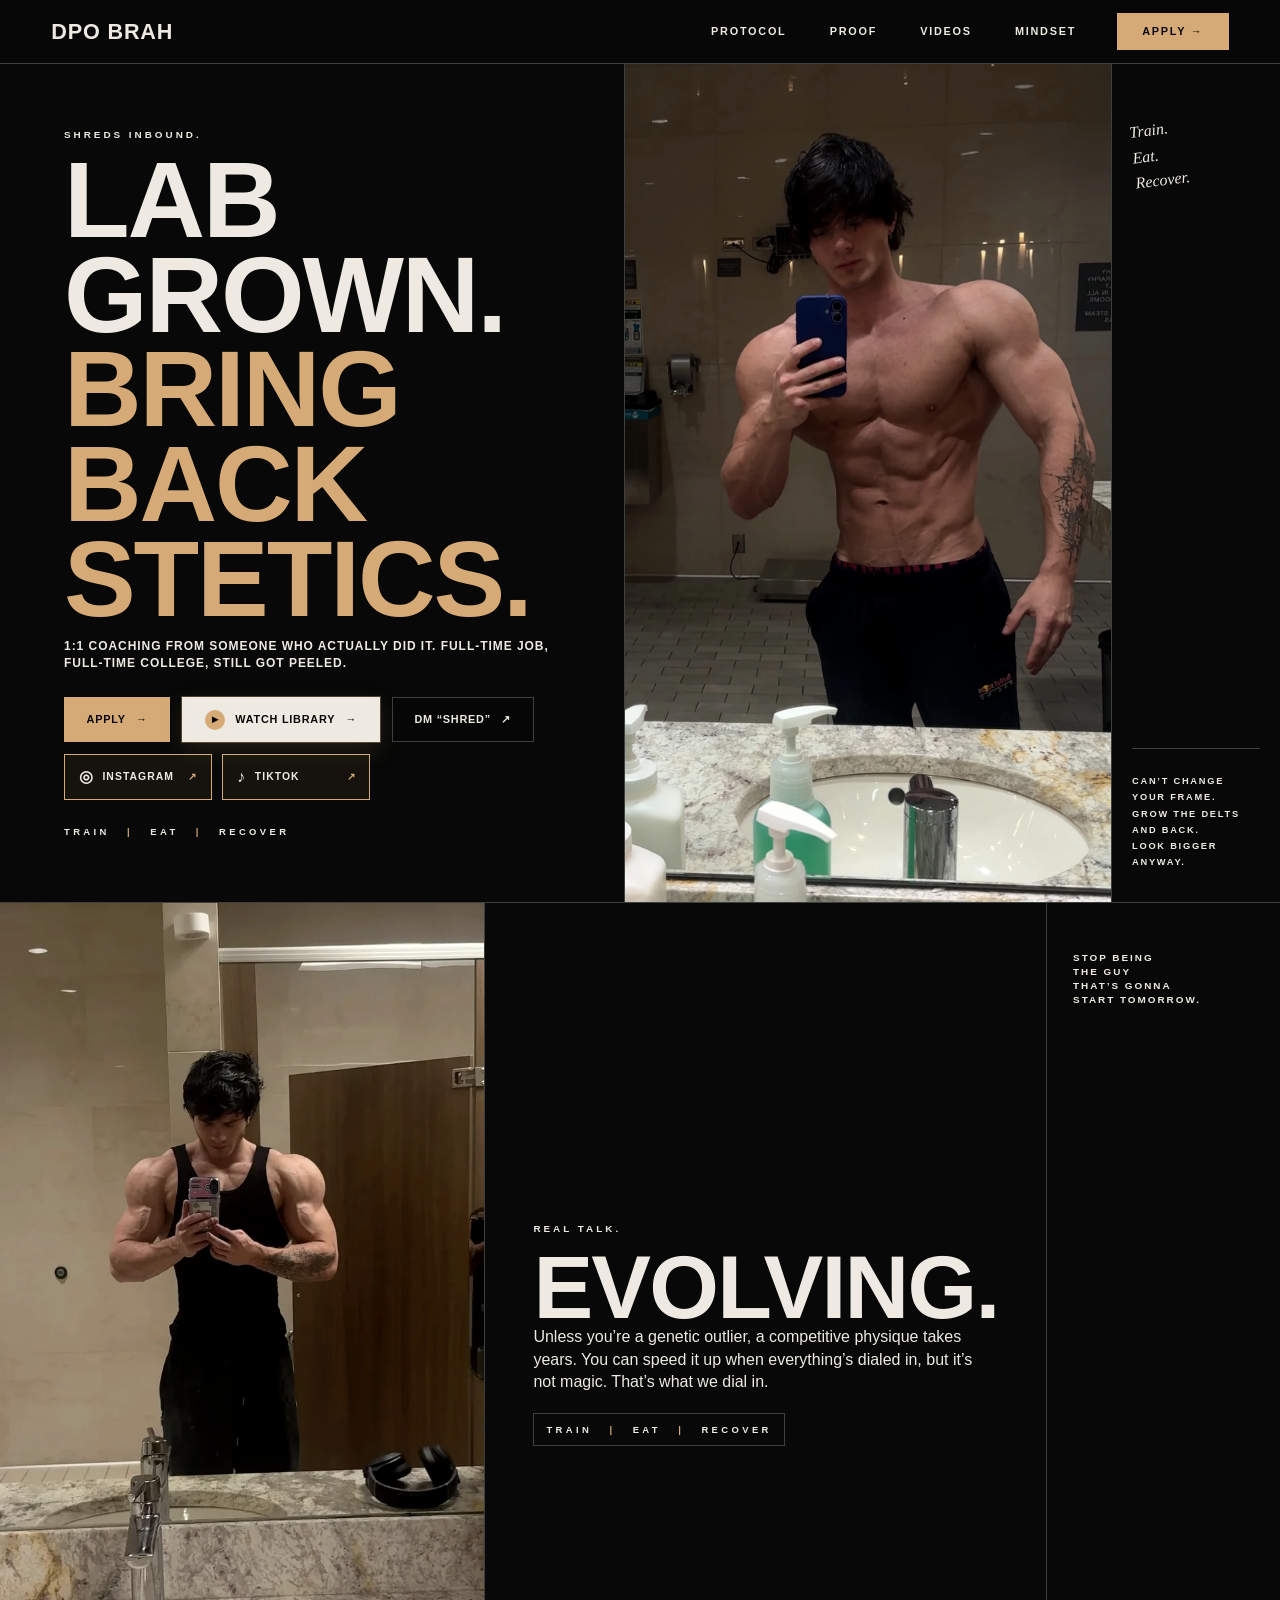
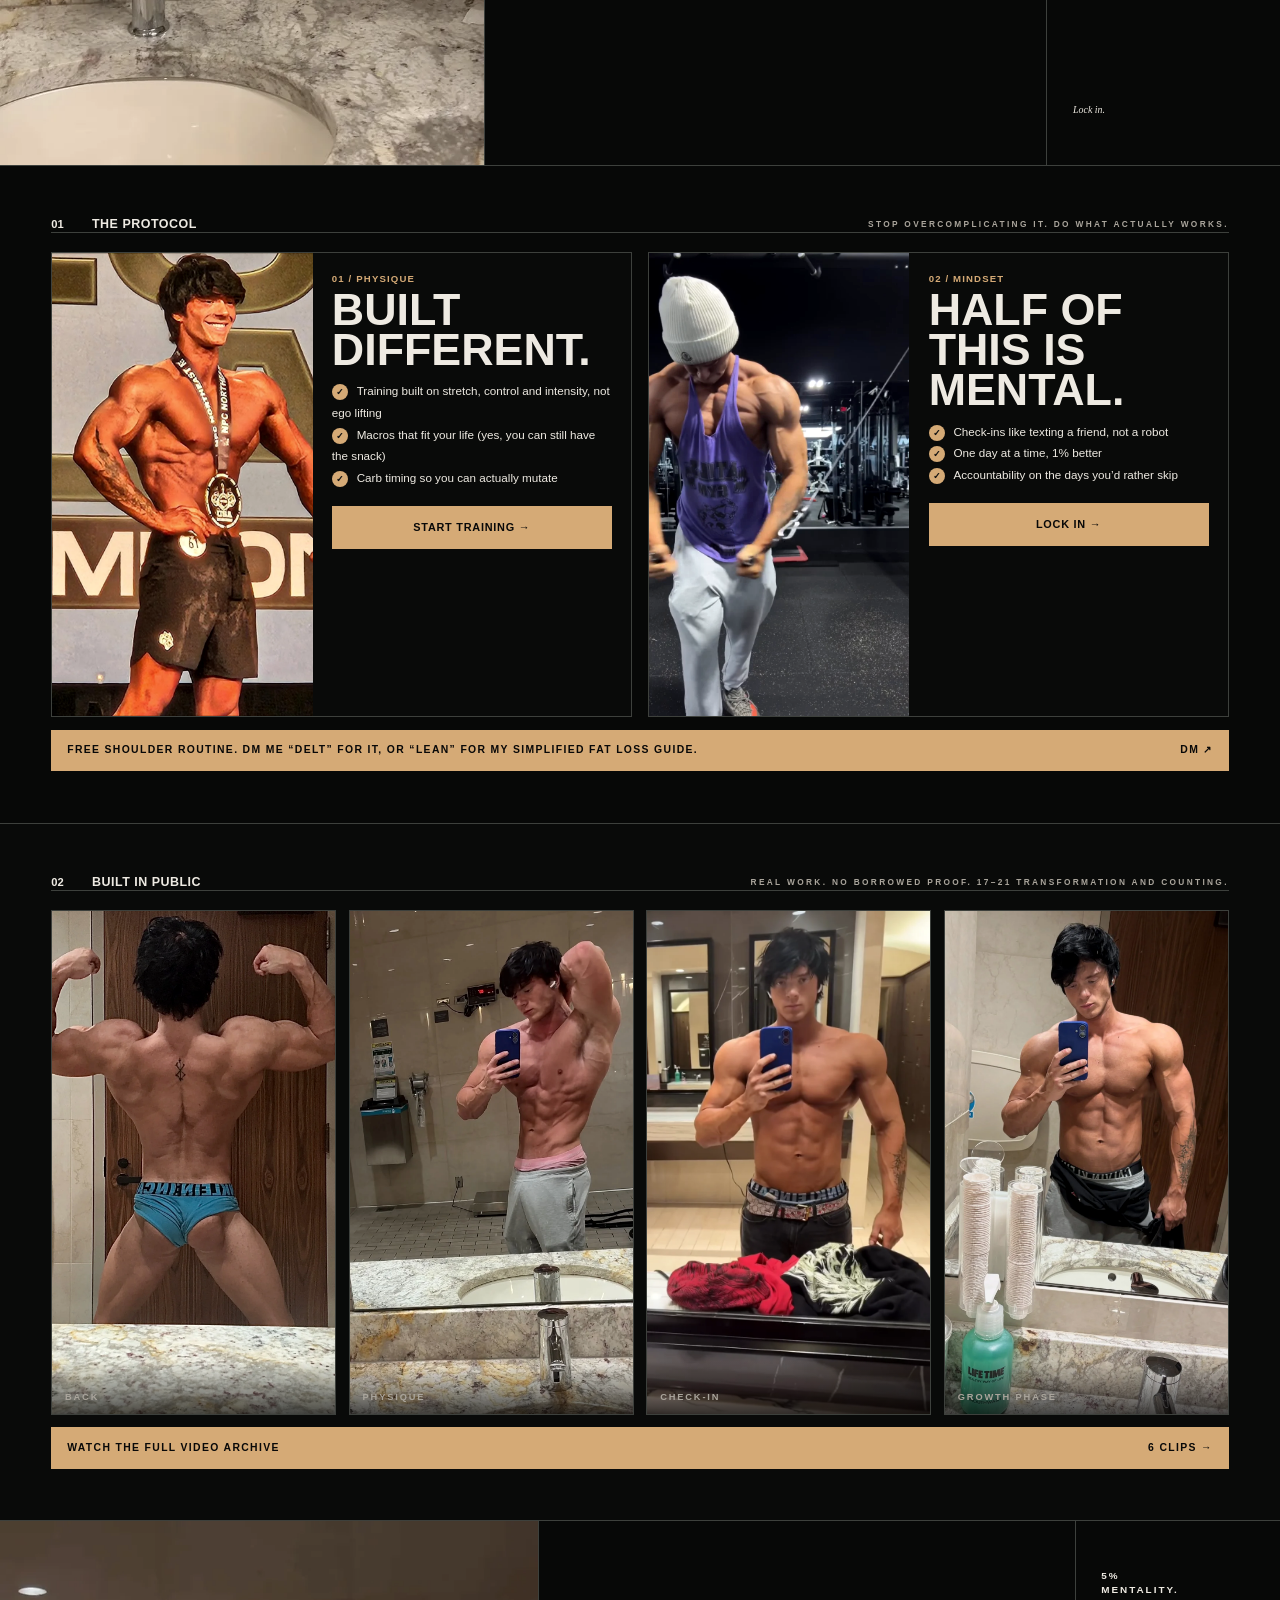
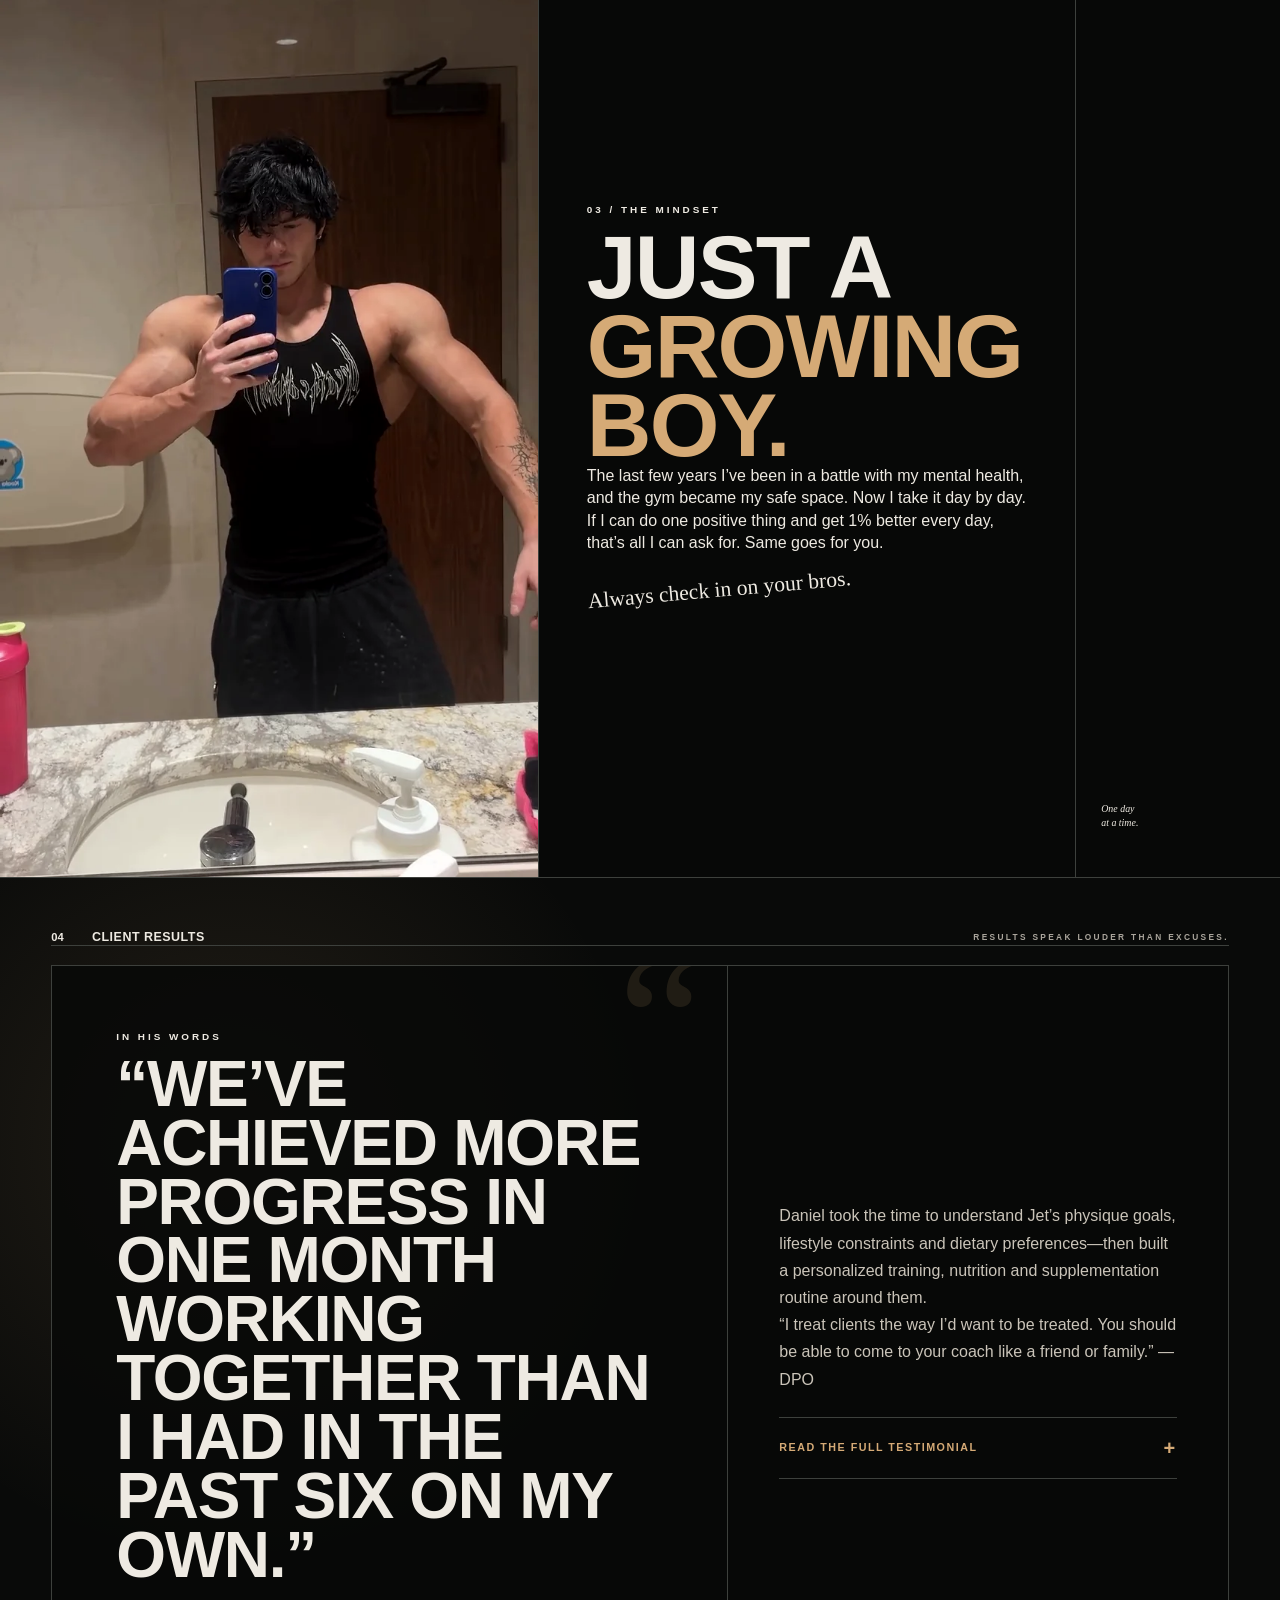
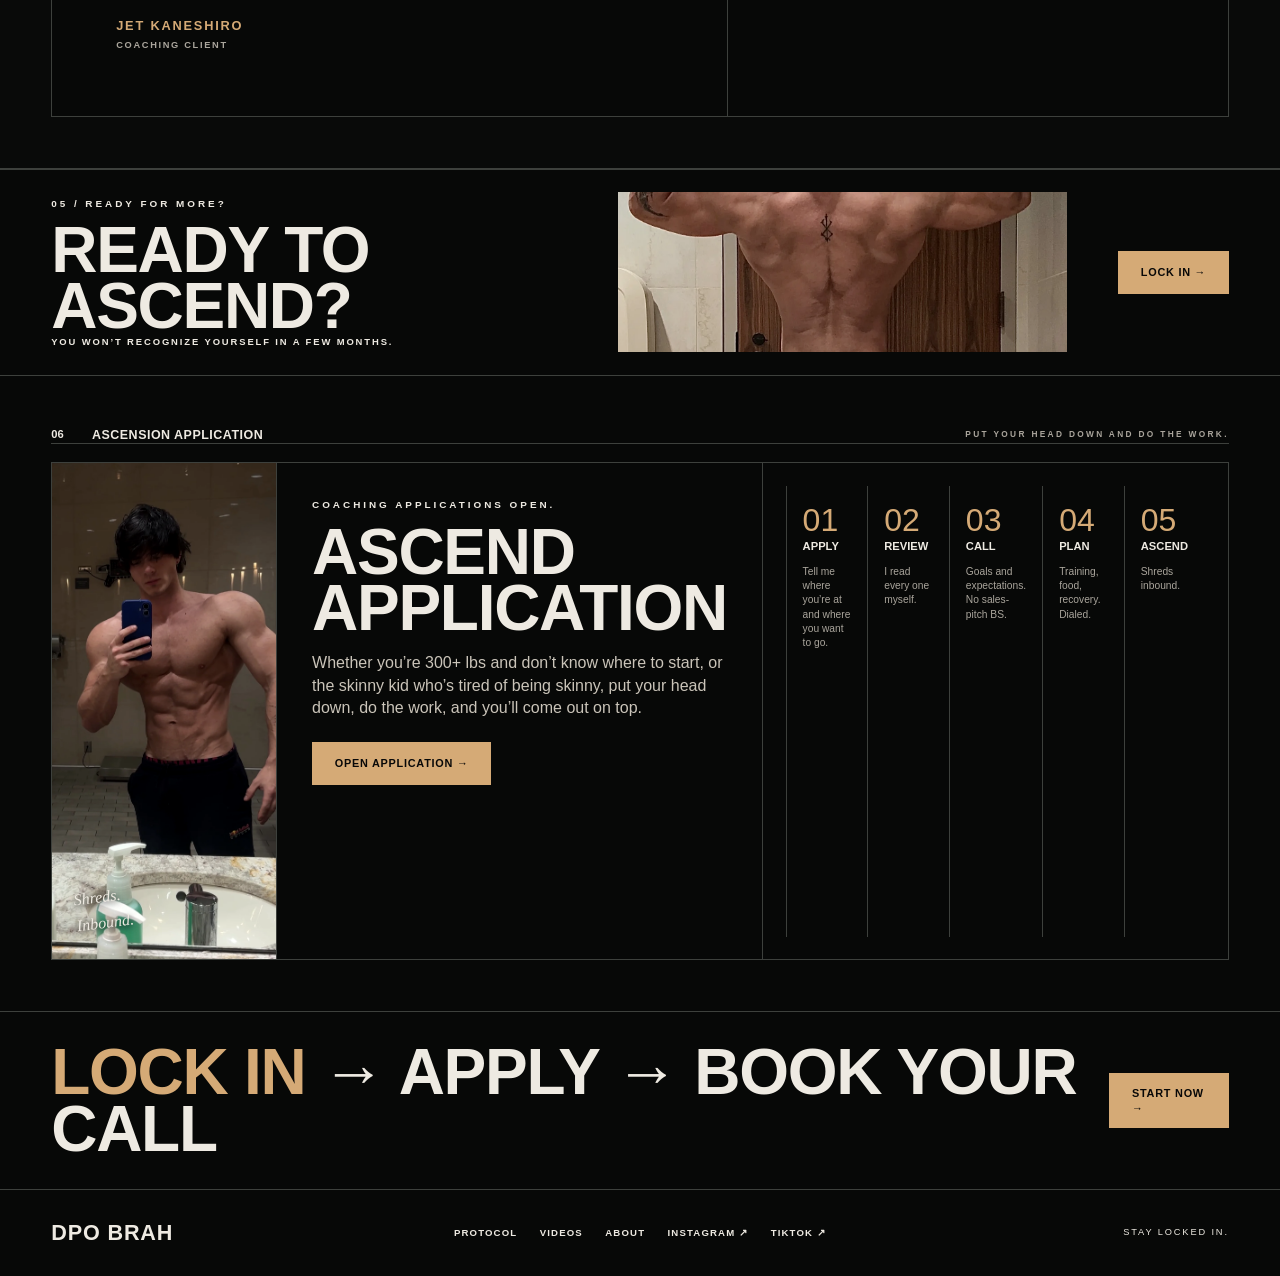
==== commit 99c858bf: "Swap hero/protocol photos, clean proof labels, drop captioned clips" ====
--- a/index.html
+++ b/index.html
@@ -37,15 +37,14 @@
           </nav>
           <p class="axis">Train <b>|</b> Eat <b>|</b> Recover</p>
         </div>
-        <figure class="hero-media hero-depth-scene" data-depth-scene>
-          <img class="depth-background" src="assets/images/homepage/dpo-hero-background-preview.png" alt="" fetchpriority="high" />
-          <img class="depth-subject" src="assets/images/homepage/dpo-hero-cutout-preview.png" alt="DPO training shirtless on a gym cable machine." fetchpriority="high" />
+        <figure class="hero-media hero-photo">
+          <img src="assets/images/homepage/dpo-physique.webp" alt="DPO taking a shirtless mirror portrait." fetchpriority="high" />
         </figure>
         <aside class="hero-note"><em>Train.<br />Eat.<br />Recover.</em><p>Can’t change your frame.<br />Grow the delts and back.<br />Look bigger anyway.</p></aside>
       </section>
 
       <section class="manifesto band-grid" aria-label="DPO philosophy">
-        <figure><img src="assets/images/homepage/dpo-physique.webp" alt="DPO taking a shirtless mirror portrait." loading="lazy" /></figure>
+        <figure><img src="assets/images/homepage/dpo-hero.webp" alt="DPO taking a mirror portrait in a black tank." loading="lazy" /></figure>
         <div><p class="kicker">Real talk.</p><h2>Evolving.</h2><p>Unless you’re a genetic outlier, a competitive physique takes years. You can speed it up when everything’s dialed in, but it’s not magic. That’s what we dial in.</p><p class="axis boxed">Train <b>|</b> Eat <b>|</b> Recover</p></div>
         <aside><strong>Stop being<br />the guy<br />that’s gonna<br />start tomorrow.</strong><em>Lock in.</em></aside>
       </section>
@@ -54,11 +53,11 @@
         <div class="section-bar"><b>01</b><h2 id="protocol-title">The protocol</h2><span>Stop overcomplicating it. Do what actually works.</span></div>
         <div class="protocol-grid">
           <article class="protocol-card">
-            <img src="assets/images/homepage/dpo-training.webp" alt="DPO seated in a gym after training." loading="lazy" />
+            <img src="assets/images/homepage/dpo-competition.webp" alt="DPO on a bodybuilding competition stage." loading="lazy" />
             <div><p class="card-no">01 / PHYSIQUE</p><h3>Built different.</h3><ul><li>Training built on stretch, control and intensity, not ego lifting</li><li>Macros that fit your life (yes, you can still have the snack)</li><li>Carb timing so you can actually mutate</li></ul><a class="button button-primary" href="/apply">Start training →</a></div>
           </article>
           <article class="protocol-card">
-            <img src="assets/images/homepage/dpo-mindset.webp" alt="DPO posing with both arms raised." loading="lazy" />
+            <img src="assets/images/homepage/dpo-gym-session.webp" alt="DPO training cable flyes in the gym." loading="lazy" />
             <div><p class="card-no">02 / MINDSET</p><h3>Half of this is mental.</h3><ul><li>Check-ins like texting a friend, not a robot</li><li>One day at a time, 1% better</li><li>Accountability on the days you’d rather skip</li></ul><a class="button button-primary" href="/apply">Lock in →</a></div>
           </article>
         </div>
@@ -68,16 +67,16 @@
       <section class="section compact proof" id="proof" aria-labelledby="proof-title">
         <div class="section-bar"><b>02</b><h2 id="proof-title">Built in public</h2><span>Real work. No borrowed proof. 17–21 transformation and counting.</span></div>
         <div class="proof-grid">
-          <figure><img src="assets/images/homepage/dpo-back.webp" alt="DPO showing back development." loading="lazy" /><figcaption>Gorilla back</figcaption></figure>
-          <figure><img src="assets/images/homepage/dpo-aesthetic.webp" alt="DPO posing with one arm overhead." loading="lazy" /><figcaption>Lowk a villain</figcaption></figure>
-          <figure><img src="assets/images/homepage/dpo-competition.webp" alt="DPO on a bodybuilding competition stage." loading="lazy" /><figcaption>Prep filez</figcaption></figure>
-          <figure><img src="assets/images/homepage/dpo-detail.webp" alt="DPO taking a front mirror portrait." loading="lazy" /><figcaption>Growth phase initiated</figcaption></figure>
+          <figure><img src="assets/images/homepage/dpo-back.webp" alt="DPO showing back development." loading="lazy" /><figcaption>Back</figcaption></figure>
+          <figure><img src="assets/images/homepage/dpo-aesthetic.webp" alt="DPO posing with one arm overhead." loading="lazy" /><figcaption>Physique</figcaption></figure>
+          <figure><img src="assets/images/homepage/dpo-check-in.webp" alt="DPO taking a shirtless mirror check-in." loading="lazy" /><figcaption>Check-in</figcaption></figure>
+          <figure><img src="assets/images/homepage/dpo-detail.webp" alt="DPO taking a front mirror portrait." loading="lazy" /><figcaption>Growth phase</figcaption></figure>
         </div>
-        <a class="archive-strip" href="videos.html"><span>Watch the full video archive</span><b>10 clips →</b></a>
+        <a class="archive-strip" href="videos.html"><span>Watch the full video archive</span><b>6 clips →</b></a>
       </section>
 
       <section class="mindset band-grid" id="mindset" aria-labelledby="mindset-title">
-        <figure><img src="assets/images/homepage/dpo-hero.webp" alt="DPO taking a mirror portrait in a black tank." loading="lazy" /></figure>
+        <figure><img src="assets/images/homepage/dpo-black-tank.webp" alt="DPO taking a mirror portrait in a black tank." loading="lazy" /></figure>
         <div><p class="kicker">03 / The mindset</p><h2 id="mindset-title">Just a<br /><span>growing boy.</span></h2><p>The last few years I’ve been in a battle with my mental health, and the gym became my safe space. Now I take it day by day. If I can do one positive thing and get 1% better every day, that’s all I can ask for. Same goes for you.</p><em class="signature">Always check in on your bros.</em></div>
         <aside><strong>5%<br />mentality.</strong><em>One day<br />at a time.</em></aside>
       </section>
--- a/styles.css
+++ b/styles.css
@@ -2,15 +2,15 @@
 *{box-sizing:border-box}html{scroll-behavior:smooth;background:var(--ink)}body{margin:0;color:var(--paper);background:var(--ink);font:16px/1.4 var(--sans)}img{display:block;width:100%}figure,p,h1,h2,h3{margin:0}a{color:inherit;text-decoration:none}button{font:inherit}:focus-visible{outline:2px solid var(--bronze);outline-offset:3px}.skip-link{position:fixed;top:-5rem;left:1rem;z-index:100;padding:.7rem 1rem;color:#000;background:var(--paper)}.skip-link:focus{top:1rem}
 body:before{content:"";position:fixed;inset:0;z-index:-1;pointer-events:none;opacity:.12;background-image:repeating-linear-gradient(90deg,transparent 0,transparent 119px,rgba(255,255,255,.045) 120px),radial-gradient(circle at 30% 10%,#343125 0,transparent 35%)}
 .site-header{position:sticky;top:0;z-index:40;display:flex;align-items:center;min-height:4rem;padding:.6rem clamp(1rem,4vw,3.4rem);border-bottom:1px solid var(--line);background:rgba(7,8,7,.96)}.wordmark{font:900 1.35rem/1 var(--sans);letter-spacing:.04em}.site-nav{display:flex;align-items:center;gap:clamp(1rem,3vw,2.8rem);margin-left:auto;text-transform:uppercase;font-size:.68rem;font-weight:900;letter-spacing:.16em}.site-nav a{padding:.7rem .15rem}.site-nav a:hover{color:var(--bronze)}.site-nav .nav-cta{min-width:7rem;padding:.7rem 1rem;color:#0a0a08;background:var(--bronze);text-align:center}.site-nav .nav-cta:hover{color:#0a0a08;background:var(--paper)}.menu-toggle{display:none;margin-left:auto;color:var(--paper);border:0;background:transparent;text-transform:uppercase;font-size:.7rem;font-weight:900;letter-spacing:.15em}
-.poster-grid{display:grid;grid-template-columns:minmax(0,1.15fr) minmax(20rem,.9fr) 10.5rem;min-height:39rem;border-bottom:1px solid var(--line)}.hero-copy{display:flex;flex-direction:column;justify-content:center;padding:clamp(2rem,5vw,4.5rem)}.kicker{margin-bottom:.7rem;text-transform:uppercase;font-size:.62rem;font-weight:900;letter-spacing:.3em}.hero h1,.band-grid h2,.section-bar h2,.ready-band h2,.application h3,.final-cta h2,.archive-hero h1,.archive-toolbar h2,.dialog-meta h2{font-family:var(--display);font-weight:900;text-transform:uppercase;letter-spacing:-.02em;line-height:.88}.hero h1{font-size:clamp(4.7rem,8.4vw,9rem)}.hero h1 span,.mindset h2 span,.final-cta h2 span,.archive-hero h1 span{color:var(--bronze)}.hero-line{margin-top:.75rem;text-transform:uppercase;font-size:.75rem;font-weight:900;letter-spacing:.08em}.hero-actions{display:flex;flex-wrap:wrap;gap:.75rem;margin-top:1.6rem}.button{display:inline-flex;align-items:center;justify-content:center;gap:.65rem;min-height:2.7rem;padding:.7rem 1.35rem;border:1px solid var(--line);text-transform:uppercase;font-size:.68rem;font-weight:900;letter-spacing:.07em;transition:.18s ease}.button:hover{transform:translateY(-2px)}.button-primary{color:#080808;border-color:var(--bronze);background:var(--bronze)}.button-ghost{background:rgba(0,0,0,.25)}.button-library{min-width:11rem;color:#080808;border-color:var(--paper);background:var(--paper);box-shadow:0 0 0 1px rgba(213,170,118,.35),0 8px 24px rgba(213,170,118,.14)}.button-library:hover{border-color:var(--bronze);background:var(--bronze)}.play-dot{display:grid;width:1.25rem;height:1.25rem;place-items:center;color:#000;border-radius:50%;background:var(--bronze);font-size:.5rem;font-style:normal}.social-links{display:flex;gap:.65rem;margin-top:.8rem}.social-links a{display:flex;align-items:center;gap:.55rem;min-width:9.25rem;padding:.65rem .85rem;border:1px solid var(--bronze);background:rgba(213,170,118,.07);text-transform:uppercase;font-size:.65rem;font-weight:900;letter-spacing:.1em;transition:.18s ease}.social-links a:hover{color:#080808;background:var(--bronze);transform:translateY(-2px)}.social-links a span{font-size:1rem}.social-links a b{margin-left:auto;color:var(--bronze)}.social-links a:hover b{color:#080808}.axis{margin-top:1.6rem;text-transform:uppercase;font-size:.59rem;font-weight:900;letter-spacing:.36em}.axis b{margin:0 .7rem;color:var(--bronze)}.hero-media{position:relative;min-width:0;overflow:hidden;border-inline:1px solid var(--line);background:#050605;isolation:isolate;perspective:900px}.hero-media img{position:absolute;inset:0;width:100%;height:100%;object-fit:cover;object-position:50% 28%}.hero-depth-scene:after{content:"";position:absolute;z-index:2;inset:0;pointer-events:none;background:radial-gradient(circle at 52% 50%,transparent 22%,rgba(0,0,0,.12) 68%,rgba(0,0,0,.5) 100%);box-shadow:inset 0 0 0 1px rgba(213,170,118,.08)}.depth-background{z-index:0;transform:scale(1.035);filter:saturate(.62) contrast(1.14) brightness(.68);transition:transform .45s cubic-bezier(.2,.7,.2,1)}.depth-subject{z-index:1;transform:translate3d(var(--depth-x,0),var(--depth-y,0),70px) scale(1.075);filter:saturate(.82) contrast(1.14) brightness(.93) drop-shadow(0 22px 18px rgba(0,0,0,.72)) drop-shadow(0 0 20px rgba(213,170,118,.1));transition:transform .24s cubic-bezier(.2,.7,.2,1),filter .24s ease;will-change:transform}.hero-depth-scene:hover .depth-background{transform:scale(1.015)}.hero-depth-scene:hover .depth-subject{filter:saturate(.94) contrast(1.12) brightness(.98) drop-shadow(0 28px 22px rgba(0,0,0,.82)) drop-shadow(0 0 28px rgba(213,170,118,.16))}.hero-note{display:flex;flex-direction:column;justify-content:space-between;padding:3rem 1.25rem 2rem}.hero-note em,.application figure em{font-family:var(--hand);font-size:1rem;line-height:1.6;transform:rotate(-7deg)}.hero-note p{padding-top:1.5rem;border-top:1px solid var(--line);text-transform:uppercase;font-size:.58rem;font-weight:900;letter-spacing:.19em;line-height:1.75}
-.band-grid{display:grid;grid-template-columns:1fr 1.1fr .48fr;min-height:21rem;border-bottom:1px solid var(--line)}.band-grid>figure{overflow:hidden}.band-grid>figure img{height:100%;object-fit:cover;filter:saturate(.55) contrast(1.12)}.band-grid>div{display:flex;flex-direction:column;justify-content:center;padding:2.2rem 3rem;border-inline:1px solid var(--line)}.band-grid h2{font-size:clamp(3.7rem,7vw,7rem)}.band-grid>div>p:not(.kicker):not(.axis){max-width:31rem}.band-grid .boxed{align-self:flex-start;margin-top:1.2rem;padding:.55rem .75rem;border:1px solid var(--line)}.band-grid>aside{display:flex;flex-direction:column;justify-content:space-between;padding:3rem 1.6rem;text-transform:uppercase;font-size:.62rem;letter-spacing:.2em}.band-grid>aside em{font-family:var(--hand);text-transform:none;letter-spacing:0}
-.section{padding:3.2rem clamp(1rem,4vw,3.4rem)}.compact{border-bottom:1px solid var(--line)}.section-bar{display:grid;grid-template-columns:2rem auto 1fr;align-items:center;gap:.55rem;margin-bottom:1.15rem;border-bottom:1px solid var(--line)}.section-bar>b{font-size:.7rem}.section-bar h2{font:900 .78rem/1 var(--sans);letter-spacing:.04em}.section-bar span{justify-self:end;text-transform:uppercase;color:var(--muted);font-size:.52rem;font-weight:900;letter-spacing:.28em}.protocol-grid{display:grid;grid-template-columns:1fr 1fr;gap:1rem}.protocol-card{display:grid;grid-template-columns:.9fr 1.1fr;min-height:18rem;border:1px solid var(--line);background:rgba(10,11,10,.78)}.protocol-card>img{height:100%;object-fit:cover;filter:saturate(.6) contrast(1.1)}.protocol-card>div{padding:1.2rem}.card-no{color:var(--bronze);font-size:.6rem;font-weight:900;letter-spacing:.12em}.protocol-card h3{margin:.2rem 0 .7rem;font:900 clamp(2rem,3.5vw,3.5rem)/.9 var(--display);text-transform:uppercase}.protocol-card ul{margin:.5rem 0 1.1rem;padding:0;list-style:none;font-size:.73rem;line-height:1.85}.protocol-card li:before{content:"✓";display:inline-grid;width:1rem;height:1rem;margin-right:.55rem;place-items:center;color:#111;border-radius:50%;background:var(--bronze);font-size:.58rem;font-weight:900}.protocol-card .button{width:100%}
-.proof{background:#090a09}.proof-grid{display:grid;grid-template-columns:repeat(4,1fr);gap:.8rem}.proof-grid figure{position:relative;min-height:19rem;overflow:hidden;border:1px solid var(--line)}.proof-grid img{height:100%;object-fit:cover;filter:saturate(.64) contrast(1.15);transition:.3s ease}.proof-grid figure:hover img{transform:scale(1.025);filter:saturate(.9)}.proof-grid figcaption{position:absolute;inset:auto 0 0;padding:1rem .7rem;background:linear-gradient(transparent,rgba(0,0,0,.95));font:900 1.25rem/.9 var(--display);text-transform:uppercase}.archive-strip{display:flex;justify-content:space-between;margin-top:.8rem;padding:.85rem 1rem;color:#080808;background:var(--bronze);text-transform:uppercase;font-size:.65rem;font-weight:900;letter-spacing:.13em}
-.mindset{grid-template-columns:1fr 1fr .38fr;min-height:26rem}.mindset figure img{object-position:center 25%}.mindset .signature{margin-top:1rem;font:1.35rem var(--hand);transform:rotate(-5deg)}.ready-band{display:grid;grid-template-columns:1.1fr .8fr auto;align-items:center;min-height:10rem;border-block:1px solid var(--line);overflow:hidden}.ready-band>div{padding:1.7rem clamp(1rem,4vw,3.4rem)}.ready-band h2{font-size:clamp(2.8rem,5vw,5.4rem)}.ready-band>div>p:last-child{text-transform:uppercase;font-size:.59rem;font-weight:900;letter-spacing:.2em}.ready-band img{height:10rem;object-fit:cover;object-position:center 35%;filter:saturate(.45) contrast(1.15)}.ready-band>.button{margin:0 clamp(1rem,4vw,3.4rem)}
-.application-grid{display:grid;grid-template-columns:.65fr .75fr 1.35fr;border:1px solid var(--line)}.application-grid>figure{position:relative;min-height:31rem;overflow:hidden}.application-grid>figure img{height:100%;object-fit:cover;filter:saturate(.55) contrast(1.15)}.application-grid>figure em{position:absolute;left:1.4rem;bottom:1.5rem;text-shadow:0 2px 6px #000}.application-copy{padding:2.2rem;border-inline:1px solid var(--line)}.application-copy h3{font-size:clamp(3.2rem,5vw,6rem)}.application-copy>p:not(.kicker){margin:1rem 0 1.4rem;color:#cac4b9}.process{display:grid;grid-template-columns:repeat(5,1fr);margin:0;padding:1.4rem;list-style:none}.process li{padding:1rem;border-left:1px solid var(--line)}.process b,.process span,.process small{display:block}.process b{color:var(--bronze);font:2rem var(--display)}.process span{text-transform:uppercase;font-weight:900;font-size:.7rem}.process small{margin-top:.65rem;color:var(--muted);font-size:.64rem}.final-cta{display:flex;align-items:center;justify-content:space-between;gap:2rem;padding:2rem clamp(1rem,4vw,3.4rem);border-block:1px solid var(--line)}.final-cta h2{font-size:clamp(2.5rem,5vw,5.8rem)}
+.poster-grid{display:grid;grid-template-columns:minmax(0,1.15fr) minmax(20rem,.9fr) 10.5rem;min-height:39rem;border-bottom:1px solid var(--line)}.hero-copy{display:flex;flex-direction:column;justify-content:center;padding:clamp(2rem,5vw,4.5rem)}.kicker{margin-bottom:.7rem;text-transform:uppercase;font-size:.62rem;font-weight:900;letter-spacing:.3em}.hero h1,.band-grid h2,.section-bar h2,.ready-band h2,.application h3,.final-cta h2,.archive-hero h1,.archive-toolbar h2,.dialog-meta h2{font-family:var(--display);font-weight:900;text-transform:uppercase;letter-spacing:-.02em;line-height:.88}.hero h1{font-size:clamp(4.7rem,8.4vw,9rem)}.hero h1 span,.mindset h2 span,.final-cta h2 span,.archive-hero h1 span{color:var(--bronze)}.hero-line{margin-top:.75rem;text-transform:uppercase;font-size:.75rem;font-weight:900;letter-spacing:.08em}.hero-actions{display:flex;flex-wrap:wrap;gap:.75rem;margin-top:1.6rem}.button{display:inline-flex;align-items:center;justify-content:center;gap:.65rem;min-height:2.7rem;padding:.7rem 1.35rem;border:1px solid var(--line);text-transform:uppercase;font-size:.68rem;font-weight:900;letter-spacing:.07em;transition:.18s ease}.button:hover{transform:translateY(-2px)}.button-primary{color:#080808;border-color:var(--bronze);background:var(--bronze)}.button-ghost{background:rgba(0,0,0,.25)}.button-library{min-width:11rem;color:#080808;border-color:var(--paper);background:var(--paper);box-shadow:0 0 0 1px rgba(213,170,118,.35),0 8px 24px rgba(213,170,118,.14)}.button-library:hover{border-color:var(--bronze);background:var(--bronze)}.play-dot{display:grid;width:1.25rem;height:1.25rem;place-items:center;color:#000;border-radius:50%;background:var(--bronze);font-size:.5rem;font-style:normal}.social-links{display:flex;gap:.65rem;margin-top:.8rem}.social-links a{display:flex;align-items:center;gap:.55rem;min-width:9.25rem;padding:.65rem .85rem;border:1px solid var(--bronze);background:rgba(213,170,118,.07);text-transform:uppercase;font-size:.65rem;font-weight:900;letter-spacing:.1em;transition:.18s ease}.social-links a:hover{color:#080808;background:var(--bronze);transform:translateY(-2px)}.social-links a span{font-size:1rem}.social-links a b{margin-left:auto;color:var(--bronze)}.social-links a:hover b{color:#080808}.axis{margin-top:1.6rem;text-transform:uppercase;font-size:.59rem;font-weight:900;letter-spacing:.36em}.axis b{margin:0 .7rem;color:var(--bronze)}.hero-media{position:relative;min-width:0;overflow:hidden;border-inline:1px solid var(--line);background:#050605;isolation:isolate;perspective:900px}.hero-photo img{filter:saturate(.9) contrast(1.04)}.hero-media img{position:absolute;inset:0;width:100%;height:100%;object-fit:cover;object-position:50% 28%}.hero-depth-scene:after{content:"";position:absolute;z-index:2;inset:0;pointer-events:none;background:radial-gradient(circle at 52% 50%,transparent 22%,rgba(0,0,0,.12) 68%,rgba(0,0,0,.5) 100%);box-shadow:inset 0 0 0 1px rgba(213,170,118,.08)}.depth-background{z-index:0;transform:scale(1.035);filter:saturate(.62) contrast(1.14) brightness(.68);transition:transform .45s cubic-bezier(.2,.7,.2,1)}.depth-subject{z-index:1;transform:translate3d(var(--depth-x,0),var(--depth-y,0),70px) scale(1.075);filter:saturate(.82) contrast(1.14) brightness(.93) drop-shadow(0 22px 18px rgba(0,0,0,.72)) drop-shadow(0 0 20px rgba(213,170,118,.1));transition:transform .24s cubic-bezier(.2,.7,.2,1),filter .24s ease;will-change:transform}.hero-depth-scene:hover .depth-background{transform:scale(1.015)}.hero-depth-scene:hover .depth-subject{filter:saturate(.94) contrast(1.12) brightness(.98) drop-shadow(0 28px 22px rgba(0,0,0,.82)) drop-shadow(0 0 28px rgba(213,170,118,.16))}.hero-note{display:flex;flex-direction:column;justify-content:space-between;padding:3rem 1.25rem 2rem}.hero-note em,.application figure em{font-family:var(--hand);font-size:1rem;line-height:1.6;transform:rotate(-7deg)}.hero-note p{padding-top:1.5rem;border-top:1px solid var(--line);text-transform:uppercase;font-size:.58rem;font-weight:900;letter-spacing:.19em;line-height:1.75}
+.band-grid{display:grid;grid-template-columns:1fr 1.1fr .48fr;min-height:21rem;border-bottom:1px solid var(--line)}.band-grid>figure{overflow:hidden}.band-grid>figure img{height:100%;object-fit:cover;filter:saturate(.88) contrast(1.04)}.band-grid>div{display:flex;flex-direction:column;justify-content:center;padding:2.2rem 3rem;border-inline:1px solid var(--line)}.band-grid h2{font-size:clamp(3.7rem,7vw,7rem)}.band-grid>div>p:not(.kicker):not(.axis){max-width:31rem}.band-grid .boxed{align-self:flex-start;margin-top:1.2rem;padding:.55rem .75rem;border:1px solid var(--line)}.band-grid>aside{display:flex;flex-direction:column;justify-content:space-between;padding:3rem 1.6rem;text-transform:uppercase;font-size:.62rem;letter-spacing:.2em}.band-grid>aside em{font-family:var(--hand);text-transform:none;letter-spacing:0}
+.section{padding:3.2rem clamp(1rem,4vw,3.4rem)}.compact{border-bottom:1px solid var(--line)}.section-bar{display:grid;grid-template-columns:2rem auto 1fr;align-items:center;gap:.55rem;margin-bottom:1.15rem;border-bottom:1px solid var(--line)}.section-bar>b{font-size:.7rem}.section-bar h2{font:900 .78rem/1 var(--sans);letter-spacing:.04em}.section-bar span{justify-self:end;text-transform:uppercase;color:var(--muted);font-size:.52rem;font-weight:900;letter-spacing:.28em}.protocol-grid{display:grid;grid-template-columns:1fr 1fr;gap:1rem}.protocol-card{display:grid;grid-template-columns:.9fr 1.1fr;min-height:18rem;border:1px solid var(--line);background:rgba(10,11,10,.78)}.protocol-card>img{height:100%;object-fit:cover;filter:saturate(.9) contrast(1.04)}.protocol-card>div{padding:1.2rem}.card-no{color:var(--bronze);font-size:.6rem;font-weight:900;letter-spacing:.12em}.protocol-card h3{margin:.2rem 0 .7rem;font:900 clamp(2rem,3.5vw,3.5rem)/.9 var(--display);text-transform:uppercase}.protocol-card ul{margin:.5rem 0 1.1rem;padding:0;list-style:none;font-size:.73rem;line-height:1.85}.protocol-card li:before{content:"✓";display:inline-grid;width:1rem;height:1rem;margin-right:.55rem;place-items:center;color:#111;border-radius:50%;background:var(--bronze);font-size:.58rem;font-weight:900}.protocol-card .button{width:100%}
+.proof{background:#090a09}.proof-grid{display:grid;grid-template-columns:repeat(4,1fr);gap:.8rem}.proof-grid figure{position:relative;min-height:19rem;overflow:hidden;border:1px solid var(--line)}.proof-grid img{height:100%;object-fit:cover;filter:saturate(.9) contrast(1.04);transition:.3s ease}.proof-grid figure:hover img{transform:scale(1.025);filter:saturate(.9)}.proof-grid figcaption{position:absolute;inset:auto 0 0;padding:2rem .8rem .7rem;background:linear-gradient(transparent,rgba(0,0,0,.7));color:var(--muted);font:900 .58rem/1 var(--sans);letter-spacing:.2em;text-transform:uppercase}.archive-strip{display:flex;justify-content:space-between;margin-top:.8rem;padding:.85rem 1rem;color:#080808;background:var(--bronze);text-transform:uppercase;font-size:.65rem;font-weight:900;letter-spacing:.13em}
+.mindset{grid-template-columns:1fr 1fr .38fr;min-height:26rem}.mindset figure img{object-position:center 25%}.mindset .signature{margin-top:1rem;font:1.35rem var(--hand);transform:rotate(-5deg)}.ready-band{display:grid;grid-template-columns:1.1fr .8fr auto;align-items:center;min-height:10rem;border-block:1px solid var(--line);overflow:hidden}.ready-band>div{padding:1.7rem clamp(1rem,4vw,3.4rem)}.ready-band h2{font-size:clamp(2.8rem,5vw,5.4rem)}.ready-band>div>p:last-child{text-transform:uppercase;font-size:.59rem;font-weight:900;letter-spacing:.2em}.ready-band img{height:10rem;object-fit:cover;object-position:center 35%;filter:saturate(.85) contrast(1.04)}.ready-band>.button{margin:0 clamp(1rem,4vw,3.4rem)}
+.application-grid{display:grid;grid-template-columns:.65fr .75fr 1.35fr;border:1px solid var(--line)}.application-grid>figure{position:relative;min-height:31rem;overflow:hidden}.application-grid>figure img{height:100%;object-fit:cover;filter:saturate(.88) contrast(1.04)}.application-grid>figure em{position:absolute;left:1.4rem;bottom:1.5rem;text-shadow:0 2px 6px #000}.application-copy{padding:2.2rem;border-inline:1px solid var(--line)}.application-copy h3{font-size:clamp(3.2rem,5vw,6rem)}.application-copy>p:not(.kicker){margin:1rem 0 1.4rem;color:#cac4b9}.process{display:grid;grid-template-columns:repeat(5,1fr);margin:0;padding:1.4rem;list-style:none}.process li{padding:1rem;border-left:1px solid var(--line)}.process b,.process span,.process small{display:block}.process b{color:var(--bronze);font:2rem var(--display)}.process span{text-transform:uppercase;font-weight:900;font-size:.7rem}.process small{margin-top:.65rem;color:var(--muted);font-size:.64rem}.final-cta{display:flex;align-items:center;justify-content:space-between;gap:2rem;padding:2rem clamp(1rem,4vw,3.4rem);border-block:1px solid var(--line)}.final-cta h2{font-size:clamp(2.5rem,5vw,5.8rem)}
 .site-footer{display:grid;grid-template-columns:1fr auto 1fr;align-items:center;gap:2rem;padding:2rem clamp(1rem,4vw,3.4rem)}.site-footer nav{display:flex;gap:1.4rem;text-transform:uppercase;font-size:.6rem;font-weight:900;letter-spacing:.12em}.site-footer p{justify-self:end;text-transform:uppercase;font-size:.58rem;letter-spacing:.2em}
-.archive-hero{display:grid;grid-template-columns:1fr 16rem;min-height:23rem;padding:4rem clamp(1rem,4vw,3.4rem) 2rem;border-bottom:1px solid var(--line);background:radial-gradient(circle at 82% 25%,rgba(213,170,118,.2),transparent 25%)}.archive-hero>div{align-self:end}.archive-hero h1{font-size:clamp(5rem,11vw,11rem)}.archive-hero aside{display:flex;align-items:end;padding:1rem;border-left:1px solid var(--line);font:1rem/1.7 var(--hand);transform:rotate(-3deg)}.archive{padding-top:2rem}.archive-toolbar{display:flex;align-items:end;justify-content:space-between;gap:2rem;margin-bottom:1rem}.archive-toolbar h2{font-size:clamp(3rem,6vw,6rem)}.filters{display:flex;flex-wrap:wrap;gap:.4rem}.filter{padding:.55rem .75rem;color:var(--muted);border:1px solid var(--line);background:transparent;text-transform:uppercase;font-size:.59rem;font-weight:900;letter-spacing:.12em;cursor:pointer}.filter:hover,.filter.is-active{color:#080808;border-color:var(--bronze);background:var(--bronze)}.video-grid{display:grid;grid-template-columns:repeat(5,1fr);gap:.7rem}.video-card{position:relative;min-height:27rem;padding:0;overflow:hidden;color:var(--paper);border:1px solid var(--line);background:var(--panel);text-align:left;cursor:pointer}.video-card[hidden]{display:none}.video-card>img{height:100%;object-fit:cover;filter:saturate(.68) contrast(1.1);transition:.3s ease}.video-card:hover>img{transform:scale(1.03);filter:saturate(.95)}.video-overlay{position:absolute;inset:0;display:flex;flex-direction:column;justify-content:flex-end;padding:.8rem;background:linear-gradient(transparent 45%,rgba(0,0,0,.94))}.video-overlay strong{font:900 1.55rem/.9 var(--display);text-transform:uppercase}.video-overlay small{margin-top:.45rem;color:var(--bronze);text-transform:uppercase;font-size:.52rem;font-weight:900;letter-spacing:.14em}.play-mark{align-self:flex-start;margin-bottom:auto;padding:.35rem .5rem;color:#000;background:var(--bronze);text-transform:uppercase;font-size:.52rem;font-weight:900}.video-dialog{width:min(94vw,70rem);max-height:94vh;padding:0;color:var(--paper);border:1px solid var(--line);background:#080808}.video-dialog::backdrop{background:rgba(0,0,0,.88)}.dialog-shell{position:relative}.dialog-close{position:absolute;z-index:2;top:.8rem;right:.8rem;padding:.5rem .7rem;color:var(--paper);border:1px solid var(--line);background:#080808;text-transform:uppercase;font-size:.6rem;font-weight:900;cursor:pointer}.dialog-player{min-height:24rem;display:grid;place-items:center;background:#020202}.dialog-player video{display:block;width:100%;max-height:70vh}.dialog-meta{display:flex;align-items:end;justify-content:space-between;gap:1rem;padding:1rem;border-top:1px solid var(--line)}.dialog-meta h2{font-size:clamp(2.5rem,5vw,5rem)}.text-link{color:var(--bronze);text-transform:uppercase;font-size:.62rem;font-weight:900;letter-spacing:.1em}
-.apply-layout{display:grid;grid-template-columns:minmax(22rem,.78fr) minmax(32rem,1.22fr);min-height:calc(100svh - 4rem);border-bottom:1px solid var(--line)}.apply-intro{display:flex;flex-direction:column;padding:clamp(2rem,5vw,4rem);border-right:1px solid var(--line);background:radial-gradient(circle at 20% 10%,rgba(213,170,118,.14),transparent 36%)}.apply-intro h1,.thank-you-copy h1{font:900 clamp(4rem,7.2vw,8rem)/.86 var(--display);text-transform:uppercase;letter-spacing:-.02em}.apply-intro h1 span,.thank-you-copy h1 span{color:var(--bronze)}.apply-intro>p:not(.kicker){max-width:33rem;margin-top:1.2rem;color:#c9c3b9;font-size:1rem;line-height:1.7}.apply-photo{position:relative;min-height:18rem;margin-top:auto;padding-top:2rem;overflow:hidden}.apply-photo img{height:20rem;object-fit:cover;object-position:center 28%;filter:saturate(.55) contrast(1.15) brightness(.78)}.apply-photo em{position:absolute;right:1.5rem;bottom:1.5rem;font:1rem/1.6 var(--hand);text-shadow:0 2px 8px #000;transform:rotate(-6deg)}
+.archive-hero{display:grid;grid-template-columns:1fr 16rem;min-height:23rem;padding:4rem clamp(1rem,4vw,3.4rem) 2rem;border-bottom:1px solid var(--line);background:radial-gradient(circle at 82% 25%,rgba(213,170,118,.2),transparent 25%)}.archive-hero>div{align-self:end}.archive-hero h1{font-size:clamp(5rem,11vw,11rem)}.archive-hero aside{display:flex;align-items:end;padding:1rem;border-left:1px solid var(--line);font:1rem/1.7 var(--hand);transform:rotate(-3deg)}.archive{padding-top:2rem}.archive-toolbar{display:flex;align-items:end;justify-content:space-between;gap:2rem;margin-bottom:1rem}.archive-toolbar h2{font-size:clamp(3rem,6vw,6rem)}.filters{display:flex;flex-wrap:wrap;gap:.4rem}.filter{padding:.55rem .75rem;color:var(--muted);border:1px solid var(--line);background:transparent;text-transform:uppercase;font-size:.59rem;font-weight:900;letter-spacing:.12em;cursor:pointer}.filter:hover,.filter.is-active{color:#080808;border-color:var(--bronze);background:var(--bronze)}.video-grid{display:grid;grid-template-columns:repeat(3,1fr);gap:.7rem}.video-card{position:relative;min-height:27rem;padding:0;overflow:hidden;color:var(--paper);border:1px solid var(--line);background:var(--panel);text-align:left;cursor:pointer}.video-card[hidden]{display:none}.video-card>img{height:100%;object-fit:cover;filter:saturate(.9) contrast(1.04);transition:.3s ease}.video-card:hover>img{transform:scale(1.03);filter:saturate(.95)}.video-overlay{position:absolute;inset:0;display:flex;flex-direction:column;justify-content:flex-end;padding:.8rem;background:linear-gradient(transparent 45%,rgba(0,0,0,.94))}.video-overlay strong{font:900 1.55rem/.9 var(--display);text-transform:uppercase}.video-overlay small{margin-top:.45rem;color:var(--bronze);text-transform:uppercase;font-size:.52rem;font-weight:900;letter-spacing:.14em}.play-mark{align-self:flex-start;margin-bottom:auto;padding:.35rem .5rem;color:#000;background:var(--bronze);text-transform:uppercase;font-size:.52rem;font-weight:900}.video-dialog{width:min(94vw,70rem);max-height:94vh;padding:0;color:var(--paper);border:1px solid var(--line);background:#080808}.video-dialog::backdrop{background:rgba(0,0,0,.88)}.dialog-shell{position:relative}.dialog-close{position:absolute;z-index:2;top:.8rem;right:.8rem;padding:.5rem .7rem;color:var(--paper);border:1px solid var(--line);background:#080808;text-transform:uppercase;font-size:.6rem;font-weight:900;cursor:pointer}.dialog-player{min-height:24rem;display:grid;place-items:center;background:#020202}.dialog-player video{display:block;width:100%;max-height:70vh}.dialog-meta{display:flex;align-items:end;justify-content:space-between;gap:1rem;padding:1rem;border-top:1px solid var(--line)}.dialog-meta h2{font-size:clamp(2.5rem,5vw,5rem)}.text-link{color:var(--bronze);text-transform:uppercase;font-size:.62rem;font-weight:900;letter-spacing:.1em}
+.apply-layout{display:grid;grid-template-columns:minmax(22rem,.78fr) minmax(32rem,1.22fr);min-height:calc(100svh - 4rem);border-bottom:1px solid var(--line)}.apply-intro{display:flex;flex-direction:column;padding:clamp(2rem,5vw,4rem);border-right:1px solid var(--line);background:radial-gradient(circle at 20% 10%,rgba(213,170,118,.14),transparent 36%)}.apply-intro h1,.thank-you-copy h1{font:900 clamp(4rem,7.2vw,8rem)/.86 var(--display);text-transform:uppercase;letter-spacing:-.02em}.apply-intro h1 span,.thank-you-copy h1 span{color:var(--bronze)}.apply-intro>p:not(.kicker){max-width:33rem;margin-top:1.2rem;color:#c9c3b9;font-size:1rem;line-height:1.7}.apply-photo{position:relative;min-height:18rem;margin-top:auto;padding-top:2rem;overflow:hidden}.apply-photo img{height:20rem;object-fit:cover;object-position:center 28%;filter:saturate(.88) contrast(1.04) brightness(.78)}.apply-photo em{position:absolute;right:1.5rem;bottom:1.5rem;font:1rem/1.6 var(--hand);text-shadow:0 2px 8px #000;transform:rotate(-6deg)}
 .form-shell{align-self:center;width:min(100%,54rem);padding:clamp(2rem,5vw,4.5rem)}.form-topline{display:flex;justify-content:space-between;color:var(--muted);text-transform:uppercase;font-size:.75rem;font-weight:900;letter-spacing:.14em}.form-progress{height:3px;margin:1rem 0 2.6rem;background:#262825}.form-progress span{display:block;width:20%;height:100%;background:var(--bronze);transition:width .25s ease}.form-step{min-width:0;margin:0;padding:0;border:0}.form-step[hidden]{display:none}.form-step legend{display:grid;grid-template-columns:3.5rem 1fr;column-gap:1rem;width:100%;margin-bottom:2rem}.form-step legend span{grid-row:1/3;color:var(--bronze);font:3rem/.9 var(--display)}.form-step legend strong{font:900 clamp(2.4rem,4.5vw,4.7rem)/.92 var(--display);text-transform:uppercase}.form-step legend small{margin-top:.45rem;color:var(--muted);font-size:.875rem}.field-grid{display:grid;gap:1rem}.two-col{grid-template-columns:1fr 1fr}.form-step>label,.field-grid label{display:grid;gap:.45rem;margin-bottom:1rem;text-transform:uppercase;font-size:.875rem;font-weight:900;letter-spacing:.06em}.form-step input:not([type="radio"]):not([type="checkbox"]),.form-step select,.form-step textarea{width:100%;min-height:3.25rem;padding:.85rem 1rem;color:var(--paper);border:1px solid var(--line);border-radius:0;background:#0a0b0a;font:1rem/1.35 var(--sans)}.form-step textarea{resize:vertical}.form-step select{color-scheme:dark}.form-step input::placeholder,.form-step textarea::placeholder{color:#77736d}.form-step input:focus,.form-step select:focus,.form-step textarea:focus{border-color:var(--bronze);outline:1px solid var(--bronze)}.choice-field{display:grid;gap:.65rem;margin-bottom:1rem}.choice-field>span{margin-bottom:.2rem;text-transform:uppercase;font-size:.875rem;font-weight:900;letter-spacing:.06em}.choice-field label,.agreement{display:flex!important;align-items:flex-start;gap:.75rem;margin:0!important;padding:.9rem 1rem;border:1px solid var(--line);background:#0a0b0a;text-transform:none!important;font-size:1rem!important;font-weight:400!important;letter-spacing:0!important;cursor:pointer}.choice-field input,.agreement input{flex:0 0 auto;width:1rem;height:1rem;margin:.15rem 0 0;accent-color:var(--bronze)}.privacy-note{margin-top:1rem;color:var(--muted);font-size:.875rem;line-height:1.5}.form-actions{display:flex;justify-content:space-between;gap:.75rem;margin-top:2rem;padding-top:1.25rem;border-top:1px solid var(--line)}.form-actions .button{min-width:9rem;cursor:pointer}.form-next,.form-submit{margin-left:auto}.form-error{min-height:1.4rem;margin-top:.8rem;color:#f1b5a7;font-size:.875rem}.honeypot{position:absolute!important;width:1px;height:1px;overflow:hidden;clip:rect(0 0 0 0);white-space:nowrap}
 .thank-you-shell{display:grid;grid-template-columns:1fr .72fr;min-height:calc(100svh - 4rem);border-bottom:1px solid var(--line)}.thank-you-copy{align-self:center;padding:clamp(2rem,7vw,7rem)}.thank-you-copy>p:not(.kicker){max-width:40rem;margin-top:1.5rem;color:#c9c3b9;font-size:1.1rem;line-height:1.7}.thank-you-shell figure{position:relative;overflow:hidden;border-left:1px solid var(--line)}.thank-you-shell figure img{height:100%;object-fit:cover;filter:saturate(.55) contrast(1.16) brightness(.72)}.thank-you-shell figure em{position:absolute;right:2rem;bottom:2rem;font:1.6rem var(--hand);transform:rotate(-6deg)}
 @media(max-width:1100px){.poster-grid{grid-template-columns:1fr 1fr}.hero-note{display:none}.protocol-card{grid-template-columns:1fr}.protocol-card>img{height:17rem}.video-grid{grid-template-columns:repeat(3,1fr)}.application-grid{grid-template-columns:.7fr 1fr}.process{grid-column:1/-1;border-top:1px solid var(--line)}.apply-layout{grid-template-columns:.7fr 1.3fr}.apply-photo{display:none}}
@@ -19,3 +19,4 @@
 .client-results{border-bottom:1px solid var(--line);background:radial-gradient(circle at 18% 30%,rgba(213,170,118,.13),transparent 34%),#090a09}.testimonial-panel{display:grid;grid-template-columns:minmax(0,1.15fr) minmax(18rem,.85fr);border:1px solid var(--line);background:rgba(8,9,8,.86)}.testimonial-feature{position:relative;padding:clamp(2rem,5vw,4.6rem);border-right:1px solid var(--line);overflow:hidden}.testimonial-feature:before{content:"“";position:absolute;top:-2.5rem;right:1.5rem;color:rgba(213,170,118,.12);font:12rem/1 Georgia,serif}.testimonial-feature blockquote{position:relative;margin:0}.testimonial-feature blockquote p{max-width:15ch;font:900 clamp(2.8rem,5vw,5.8rem)/.92 var(--display);text-transform:uppercase;letter-spacing:-.02em}.testimonial-name{margin-top:2rem;color:var(--bronze);text-transform:uppercase;font-size:.8rem;font-weight:900;letter-spacing:.14em}.testimonial-role{margin-top:.25rem;color:var(--muted);text-transform:uppercase;font-size:.58rem;font-weight:900;letter-spacing:.18em}.testimonial-support{align-self:center;padding:clamp(1.5rem,4vw,3.5rem)}.testimonial-support>p{color:#cac4b9;font-size:1rem;line-height:1.7}.testimonial-details{margin-top:1.5rem;border-block:1px solid var(--line)}.testimonial-details summary{display:flex;align-items:center;justify-content:space-between;gap:1rem;padding:1rem 0;color:var(--bronze);text-transform:uppercase;font-size:.67rem;font-weight:900;letter-spacing:.14em;cursor:pointer;list-style:none}.testimonial-details summary::-webkit-details-marker{display:none}.testimonial-details summary span{font-size:1.25rem;transition:transform .2s ease}.testimonial-details[open] summary span{transform:rotate(45deg)}.testimonial-details>div{padding:0 0 1.2rem}.testimonial-details>div p{margin-top:1rem;color:var(--muted);font-size:.9rem;line-height:1.65}
 @media(max-width:760px){.testimonial-panel{grid-template-columns:1fr}.testimonial-feature{border-right:0;border-bottom:1px solid var(--line)}.testimonial-feature blockquote p{max-width:none;font-size:clamp(2.6rem,12vw,4.6rem)}}
 @media(prefers-reduced-motion:reduce){html{scroll-behavior:auto}*,*:before,*:after{transition-duration:.01ms!important}.depth-background{transform:scale(1.025)!important}.depth-subject{transform:scale(1.06)!important}}
+.manifesto>figure img{object-position:center 22%}
